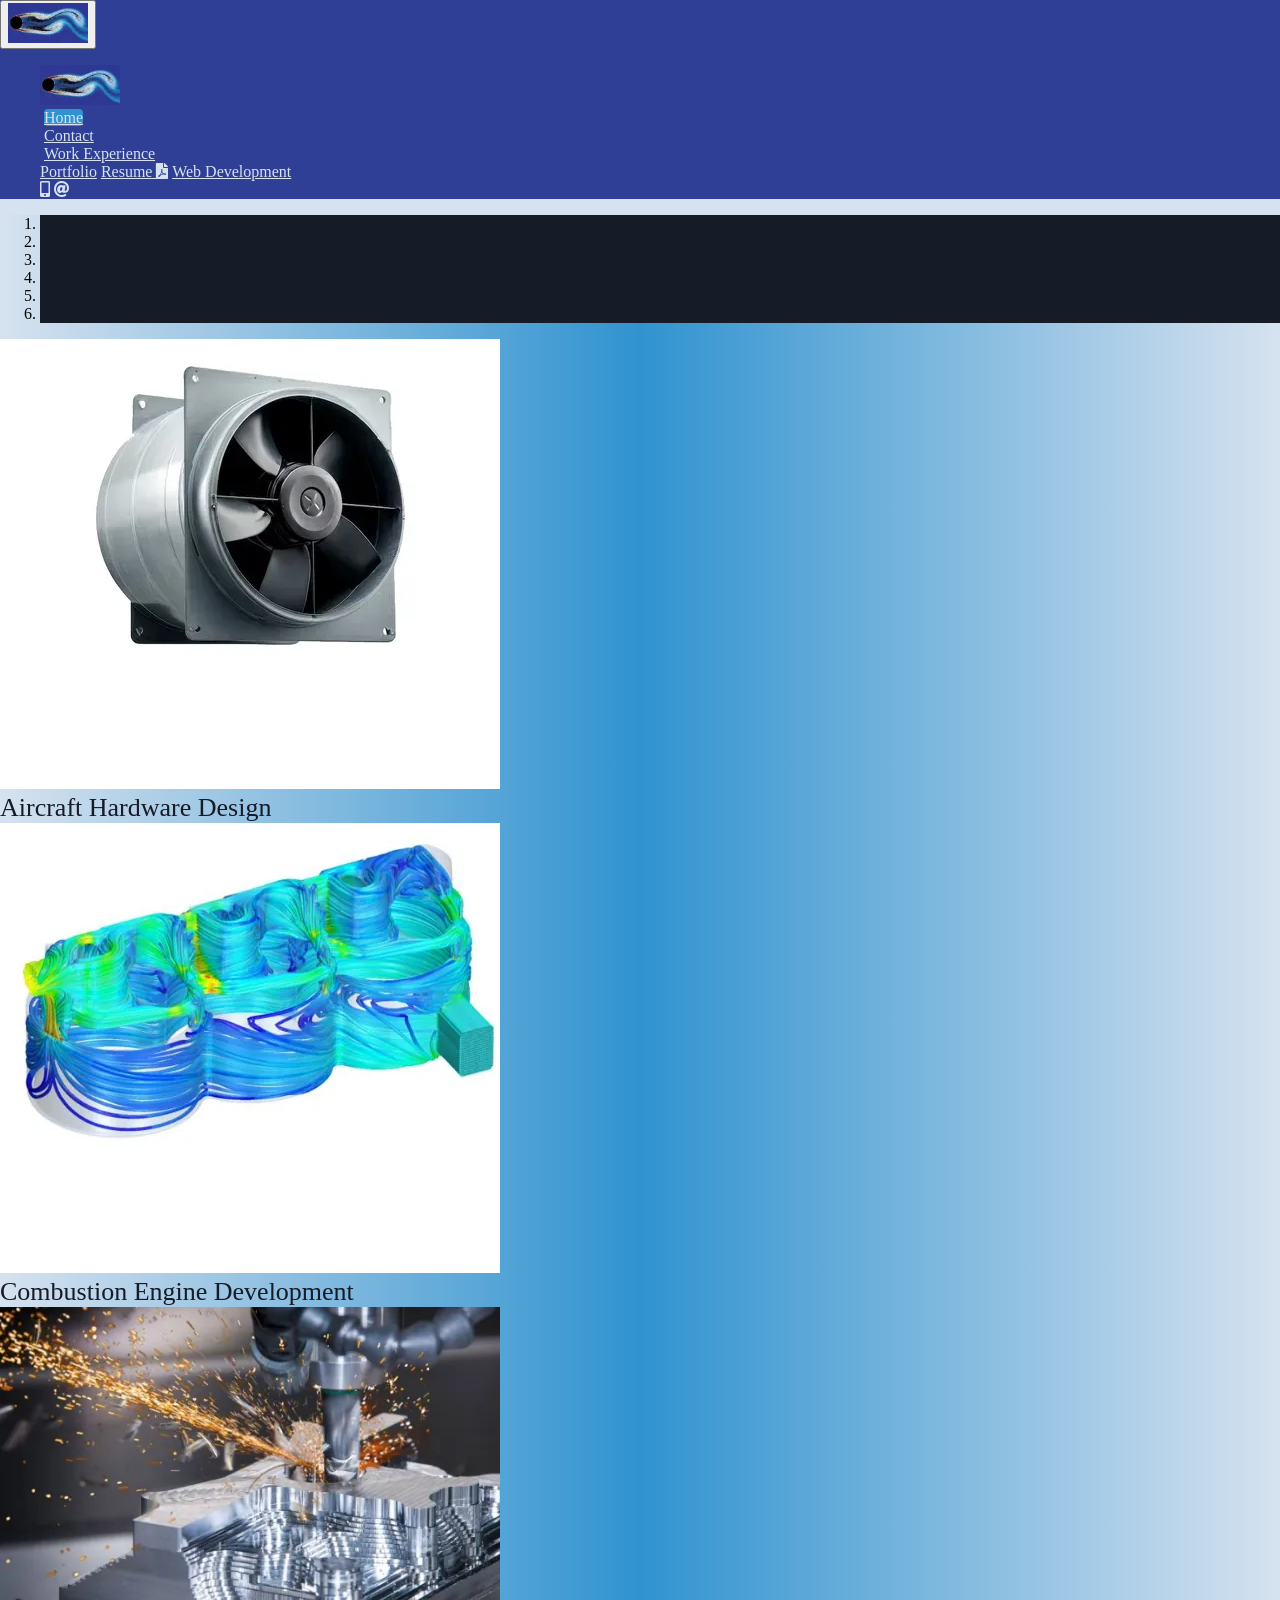
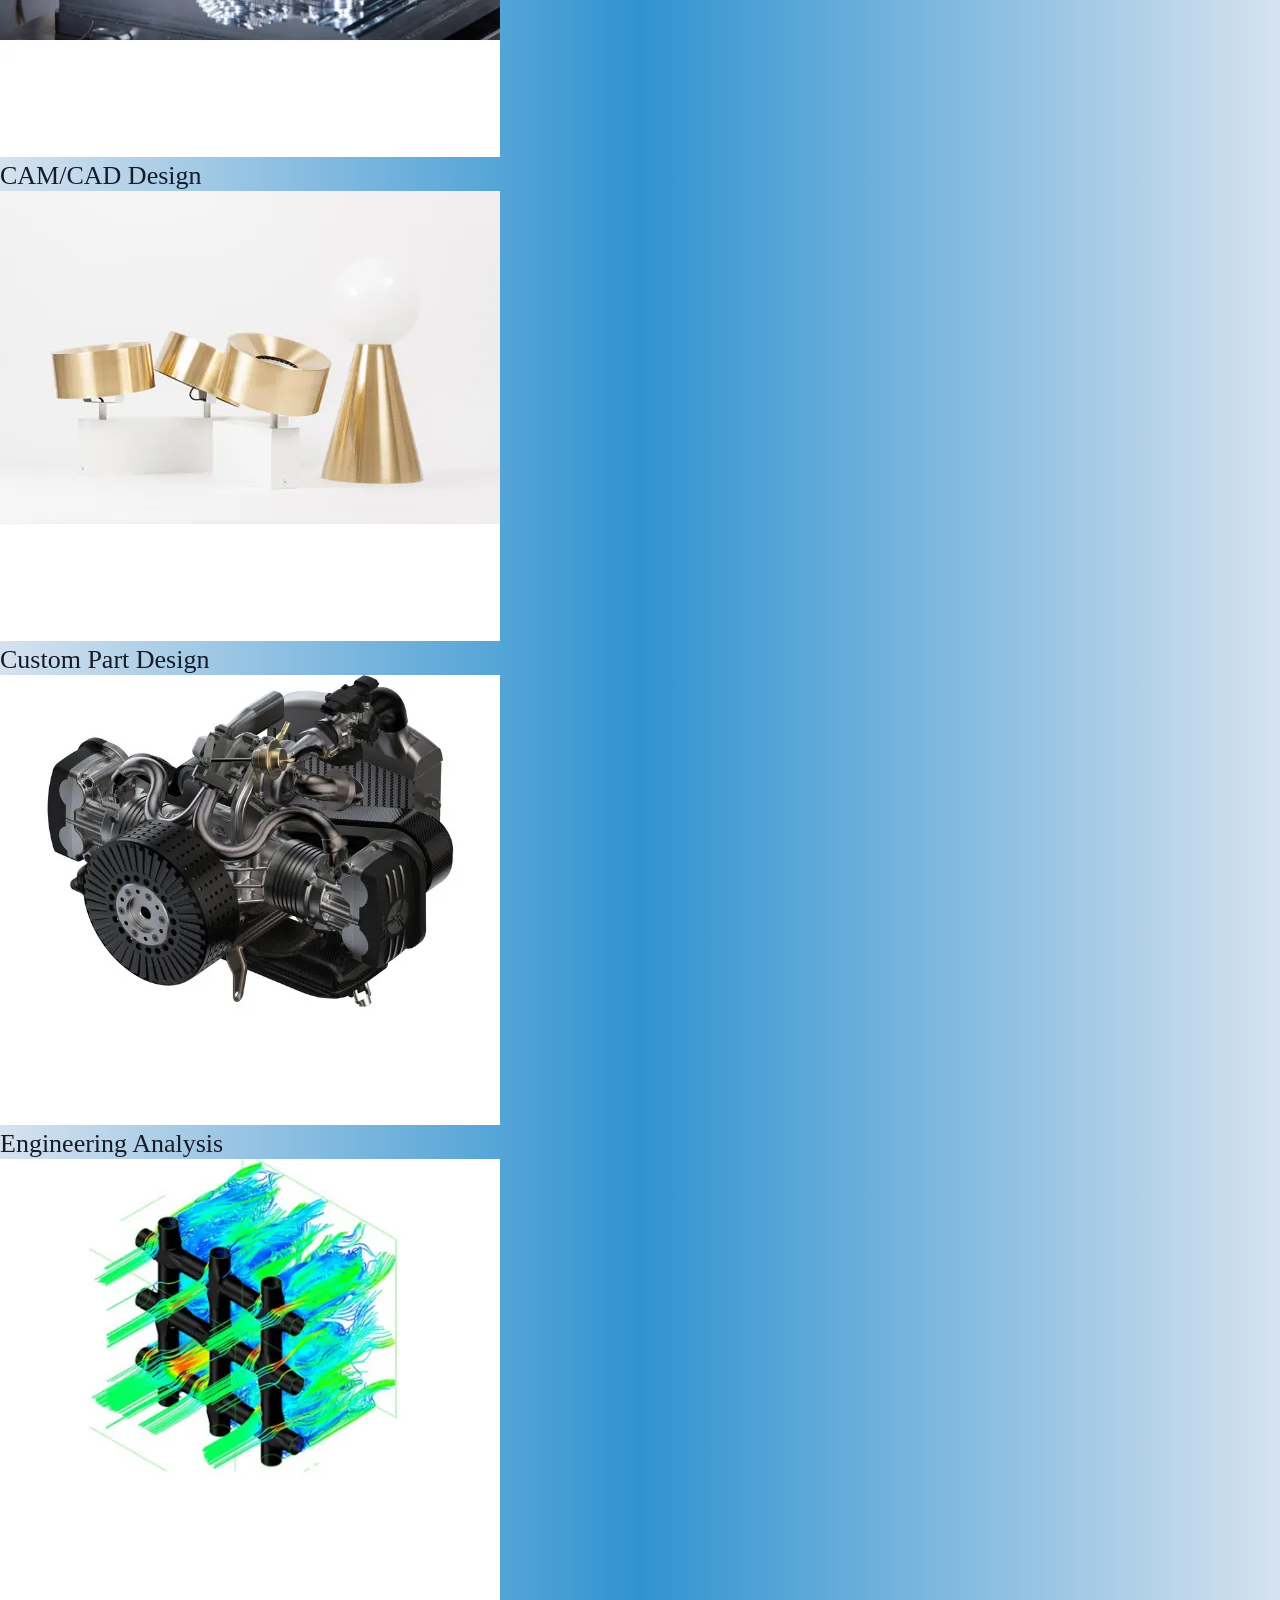
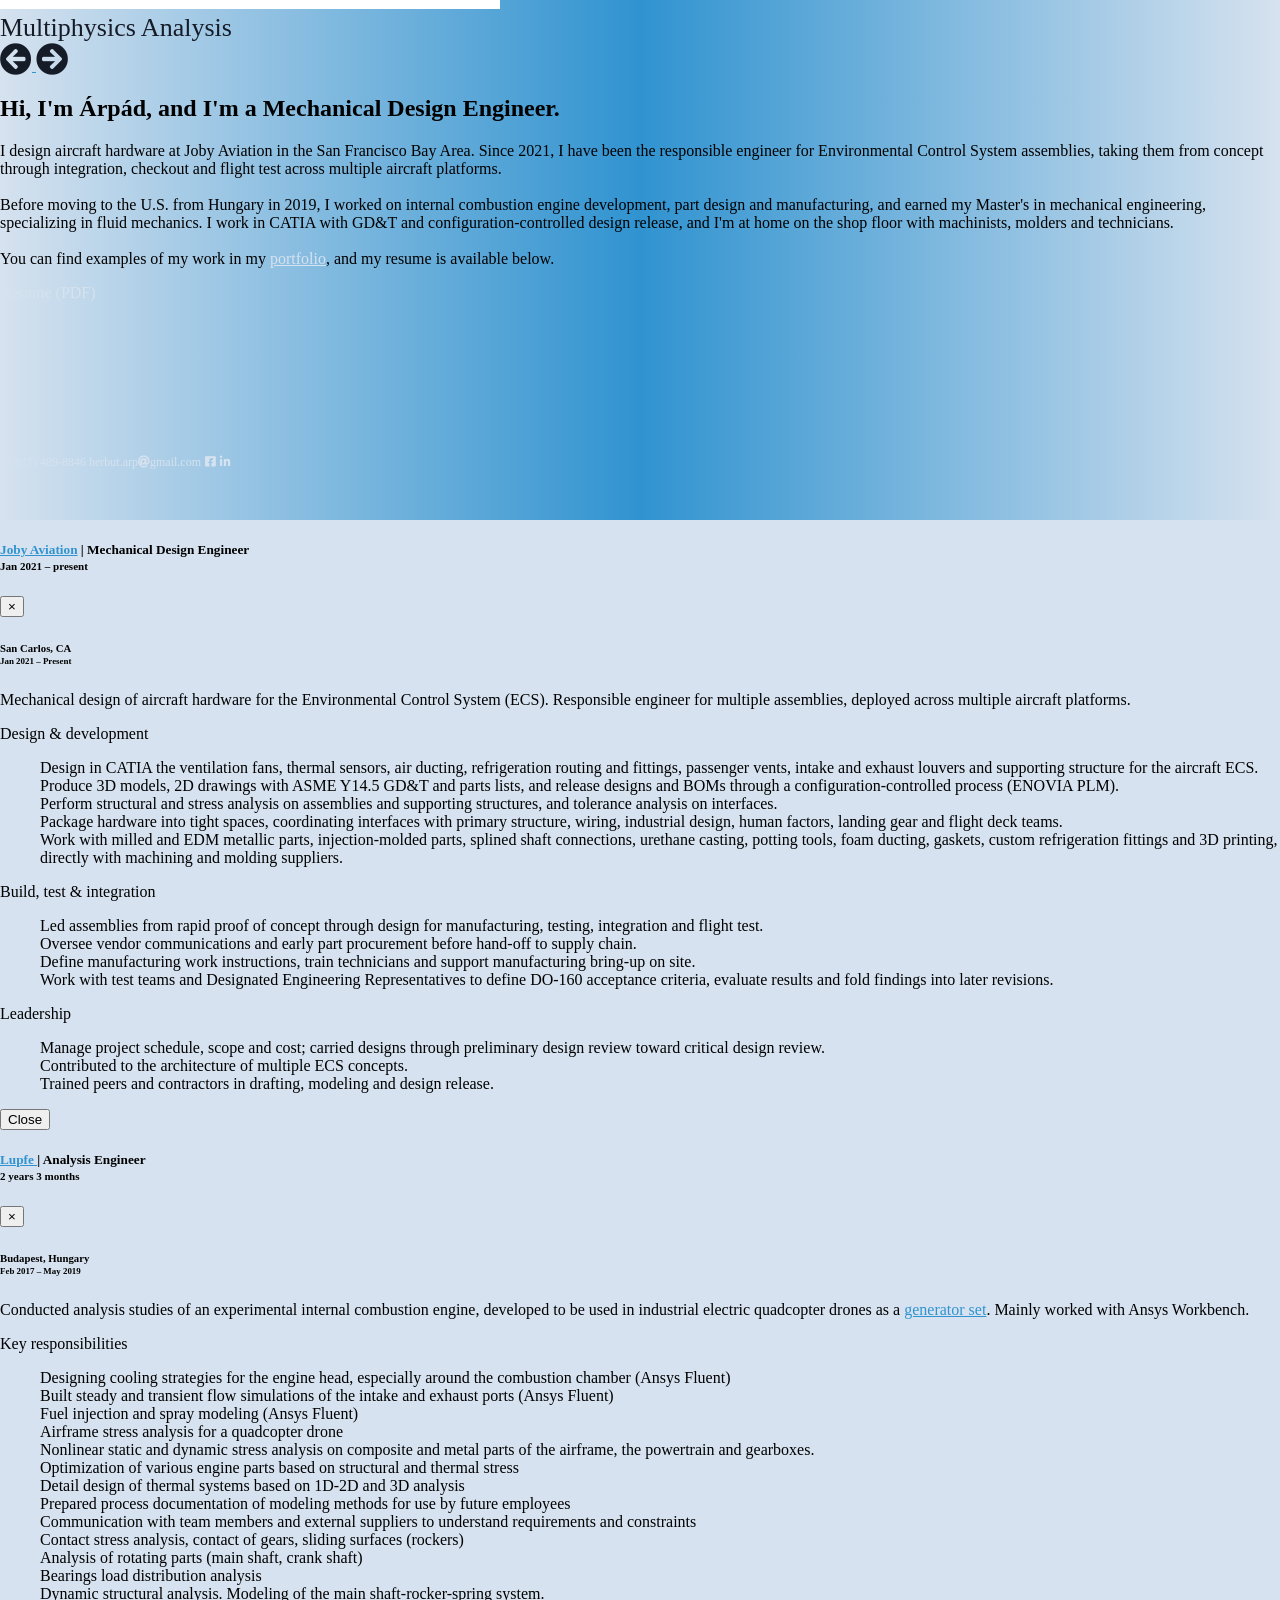
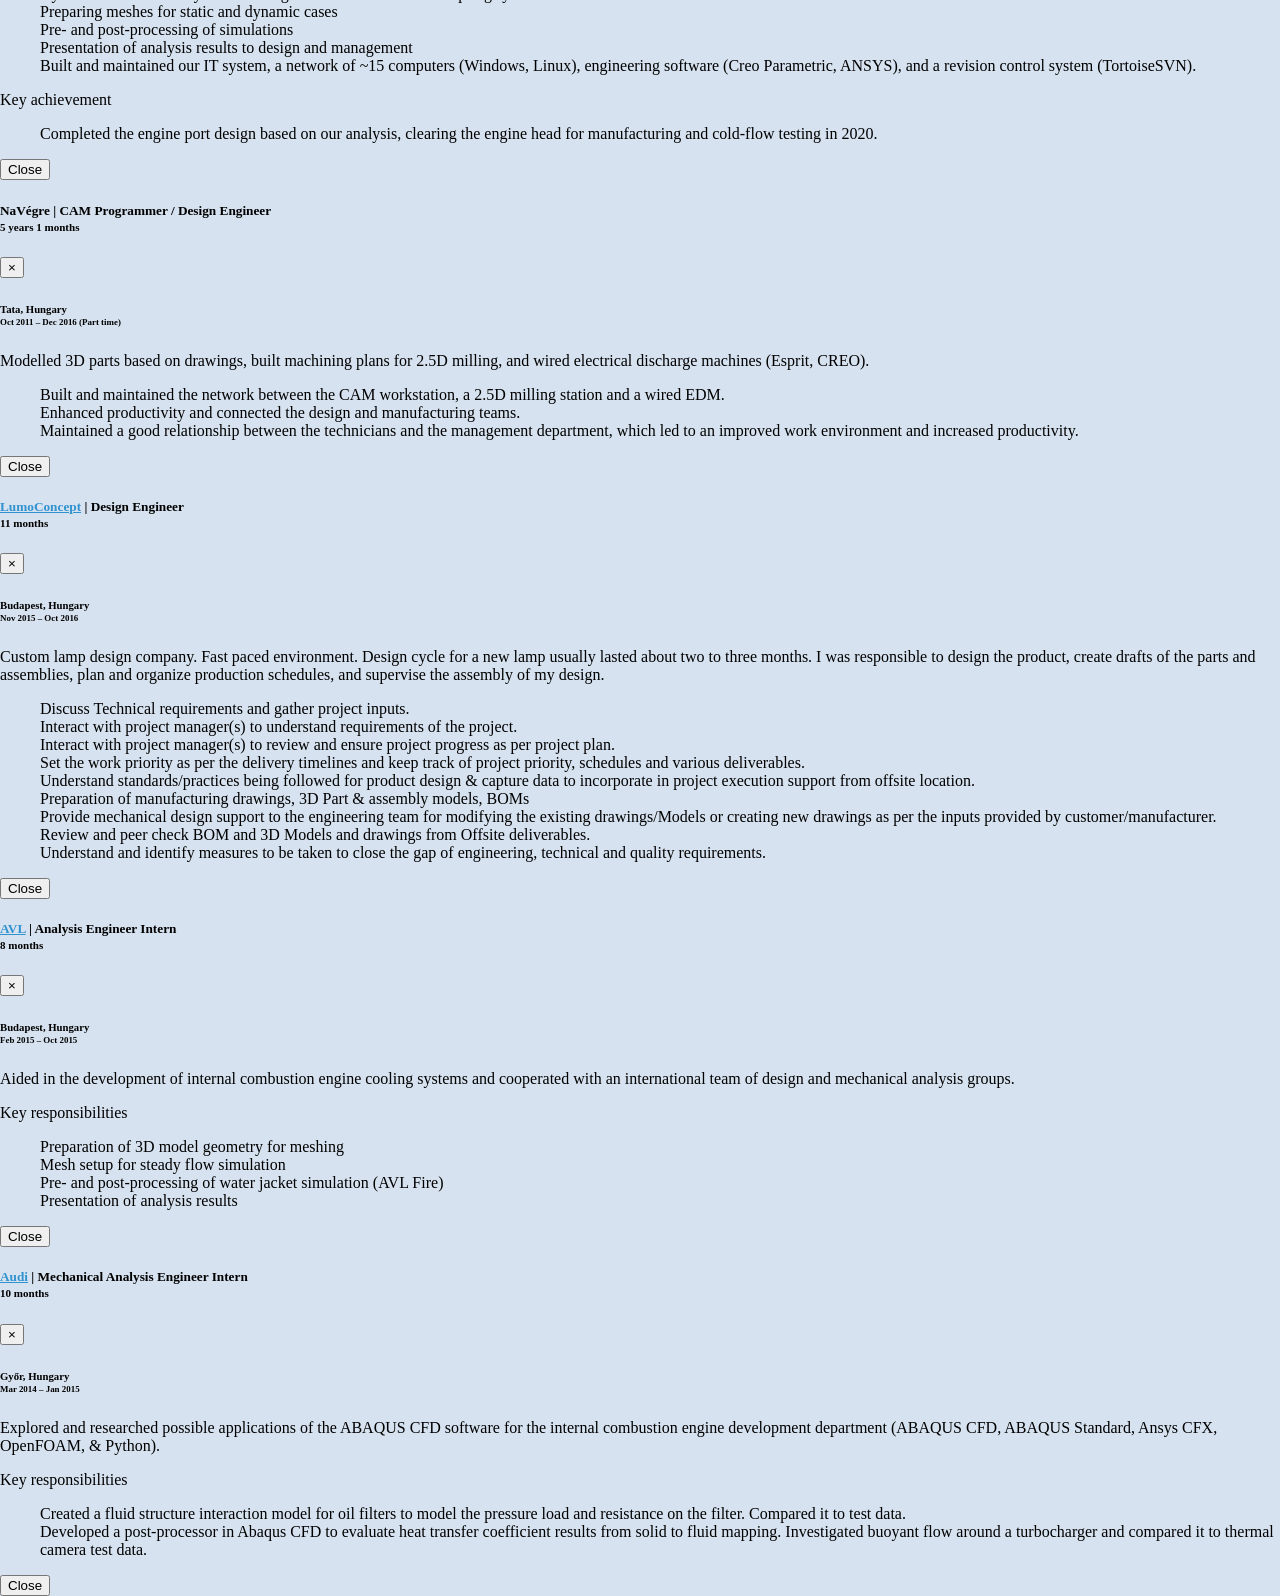
==== index.html @ 0097f54a "Rename fan slide image so cached copies refresh Co-Authored-By: Claude Opus 5.5 <noreply@anthropic.c" ====
<!DOCTYPE html>
<html lang="en">
  <head>
    <meta charset="UTF-8" />
    <meta name="viewport" content="width=device-width, initial-scale=1.0" />
    <title>Arpad Herbut | Mechanical Design Engineer</title>
    <meta
      name="description"
      content="Árpád Herbut, mechanical design engineer: aircraft hardware at Joby Aviation, CATIA and GD&amp;T, engine development and CFD/structural analysis. Portfolio, resume and contact details."
    />
    <link rel="canonical" href="https://arpadherbut.com/" />
    <meta property="og:type" content="website" />
    <meta property="og:title" content="Arpad Herbut | Mechanical Design Engineer" />
    <meta
      property="og:description"
      content="Aircraft hardware design at Joby Aviation, plus a background in engine development, CFD and structural analysis."
    />
    <meta property="og:url" content="https://arpadherbut.com/" />
    <meta
      property="og:image"
      content="https://arpadherbut.com/img/fan-slide-500x450px.webp"
    />
    <link rel="icon" href="/img/favicon.ico" type="image/x-icon" />
    <link rel="stylesheet" href="/css/bootstrap.min.css" />
    <link rel="stylesheet" href="/css/mainStyles.css" />
    <link
      rel="stylesheet"
      href="https://use.fontawesome.com/releases/v5.8.2/css/all.css"
      integrity="sha384-oS3vJWv+0UjzBfQzYUhtDYW+Pj2yciDJxpsK1OYPAYjqT085Qq/1cq5FLXAZQ7Ay"
      crossorigin="anonymous"
    />
  </head>
  <body class="bg-light">
    <!-- Navbar (shared: keep in sync across pages) -->
    <div class="navbar_wraper">
      <nav class="navbar navbar-expand-lg navbar-light rounded">
        <button
          class="navbar-toggler"
          type="button"
          data-toggle="collapse"
          data-target="#navbarsExample10"
          aria-controls="navbarsExample10"
          aria-expanded="false"
          aria-label="Toggle navigation"
        >
          <span class="navbar-toggler-icon"></span>
          <img src="/img/Logo.webp" width="80" height="40" alt="" />
        </button>
        <div
          class="collapse navbar-collapse justify-content-md-center"
          id="navbarsExample10"
        >
          <ul class="navbar-nav navbar_links">
            <img
              src="/img/Logo.webp"
              width="80"
              height="40"
              alt="Arpad Herbut logo"
              class="collapse navbar-collapse"
            />
            <li class="nav-item">
              <a class="nav-link active" href="/" aria-current="page"
                >Home <span class="sr-only">(current)</span></a
              >
            </li>
            <li class="nav-item">
              <a class="nav-link" href="/contact">Contact</a>
            </li>
            <li class="nav-item dropdown">
              <a
                class="nav-link dropdown-toggle"
                href="#"
                id="dropdown10"
                data-toggle="dropdown"
                aria-haspopup="true"
                aria-expanded="false"
                >Work Experience</a
              >
              <div class="dropdown-menu" aria-labelledby="dropdown10">
                <a class="dropdown-item" href="/portfolio">Portfolio</a>
                <a
                  class="dropdown-item"
                  href="/download/Resume-Arpad_Herbut.pdf"
                  target="_blank"
                  rel="noopener"
                  >Resume <i class="fas fa-file-pdf"></i
                ></a>
                <a class="dropdown-item" href="/webdev">Web Development</a>
              </div>
            </li>
            <li class="nav-item">
              <a
                href="tel:817-489-8846"
                class="btn contact-details main-white"
                aria-label="Call"
                ><i class="fas fa-mobile-alt"></i>
              </a>
              <a
                href="mailto:herbut.arp@gmail.com"
                class="btn contact-details main-white"
                aria-label="E-mail"
                ><i class="fas fa-at"></i
              ></a>
            </li>
          </ul>
        </div>
      </nav>
    </div>

    <section>
      <div class="container text-center">
        <!-- Jumbotron -->
        <div class="jumbotron p-0 bg-grad">
          <!-- Card image -->
          <div class="view overlay rounded-top">
            <div
              id="carouselExampleIndicators"
              class="carousel slide"
              data-ride="carousel"
            >
              <ol class="carousel-indicators">
                <li data-target="#carouselExampleIndicators" data-slide-to="0" class="active"></li>
                <li data-target="#carouselExampleIndicators" data-slide-to="1"></li>
                <li data-target="#carouselExampleIndicators" data-slide-to="2"></li>
                <li data-target="#carouselExampleIndicators" data-slide-to="3"></li>
                <li data-target="#carouselExampleIndicators" data-slide-to="4"></li>
                <li data-target="#carouselExampleIndicators" data-slide-to="5"></li>
              </ol>
              <div class="container b">
                <div class="carousel-inner">
                  <div class="carousel-item active" data-toggle="modal" data-target="#JobyModal">
                    <img
                      class="d-block w-50 mx-auto img-thumbnail"
                      src="/img/fan-slide-500x450px.webp"
                      width="500"
                      height="450"
                      fetchpriority="high"
                      alt="Axial cooling fan"
                    />
                    <div class="carousel-caption d-none d-md-block robo_bold_26">
                      Aircraft Hardware Design
                    </div>
                  </div>
                  <div class="carousel-item" data-toggle="modal" data-target="#AVLModal">
                    <img
                      class="d-block w-50 mx-auto img-thumbnail"
                      src="/img/CFD-Cylinder-Head-Cooling_Sized-500x450px.webp"
                      width="500"
                      height="450"
                      alt="CFD simulation of cylinder head cooling"
                    />
                    <div class="carousel-caption d-none d-md-block robo_bold_26">
                      Combustion Engine Development
                    </div>
                  </div>
                  <div class="carousel-item" data-toggle="modal" data-target="#NaVegreModal">
                    <img
                      class="d-block w-50 mx-auto img-thumbnail"
                      src="/img/cnc_machine_Sized-500x450px.webp"
                      width="500"
                      height="450"
                      alt="CNC machine"
                    />
                    <div class="carousel-caption d-none d-md-block robo_bold_26">
                      CAM/CAD Design
                    </div>
                  </div>
                  <div class="carousel-item" data-toggle="modal" data-target="#LumoConceptModal">
                    <img
                      class="d-block w-50 mx-auto img-thumbnail"
                      src="/img/lumoconcept-500x450px.webp"
                      width="500"
                      height="450"
                      alt="LumoConcept custom lamp design"
                    />
                    <div class="carousel-caption d-none d-md-block robo_bold_26">
                      Custom Part Design
                    </div>
                  </div>
                  <div class="carousel-item" data-toggle="modal" data-target="#LupfeModal">
                    <img
                      class="d-block w-50 mx-auto img-thumbnail"
                      src="/img/Lupfe-Sized-500x450px.webp"
                      width="500"
                      height="450"
                      alt="Lupfe engine analysis"
                    />
                    <div class="carousel-caption d-none d-md-block robo_bold_26">
                      Engineering Analysis
                    </div>
                  </div>
                  <div class="carousel-item" data-toggle="modal" data-target="#AudiModal">
                    <img
                      class="d-block w-50 mx-auto img-thumbnail"
                      src="/img/oilfilter-Sized-500x450px.webp"
                      width="500"
                      height="450"
                      alt="Oil filter multiphysics simulation"
                    />
                    <div class="carousel-caption d-none d-md-block robo_bold_26">
                      Multiphysics Analysis
                    </div>
                  </div>
                </div>
              </div>
              <a
                class="carousel-control-prev"
                href="#carouselExampleIndicators"
                role="button"
                data-slide="prev"
              >
                <i class="fa fa-arrow-circle-left fa-2x your-custom-class" aria-hidden="true"></i>
                <span class="sr-only">Previous</span>
              </a>
              <a
                class="carousel-control-next"
                href="#carouselExampleIndicators"
                role="button"
                data-slide="next"
              >
                <i class="fa fa-arrow-circle-right fa-2x your-custom-class" aria-hidden="true"></i>
                <span class="sr-only">Next</span>
              </a>
            </div>
          </div>

          <!-- Card content -->
          <div class="card-body text-center mb-3 bg-grad">
            <h1 class="card-title h3 my-4 bg">
              <strong>Hi, I'm Árpád, and I'm a Mechanical Design Engineer.</strong>
            </h1>
            <p class="card-text py-2 text-justify col-md-8 mx-auto">
              I design aircraft hardware at Joby Aviation in the San Francisco Bay Area.
              Since 2021, I have been the responsible engineer for Environmental Control System assemblies,
              taking them from concept through integration, checkout and flight test across multiple aircraft platforms.<br /><br />
              Before moving to the U.S. from Hungary in 2019, I worked on internal combustion engine development,
              part design and manufacturing, and earned my Master's in mechanical engineering, specializing in fluid mechanics.
              I work in CATIA with GD&amp;T and configuration-controlled design release, and I'm at home on the shop floor
              with machinists, molders and technicians.<br /><br />
              You can find examples of my work in my
              <a class="atag" href="/portfolio">portfolio</a>, and my resume is available below.
            </p>
            <a
              href="/download/Resume-Arpad_Herbut.pdf"
              class="btn btn-info btn-rounded mb-4 bg-dark contact-details"
              >Resume (PDF)</a
            >

            <!-- Footer (shared: keep in sync across pages) -->
            <div class="footer_wraper">
              <footer class="footer mt-auto py-3 text-md-right">
                <div class="container">
                  <a href="tel:817-489-8846" class="btn contact-details robo_bold_12 bg-dark"
                    ><i class="fas fa-mobile-alt"></i> (817) 489-8846
                  </a>
                  <a
                    href="mailto:herbut.arp@gmail.com"
                    class="btn contact-details robo_bold_12 bg-dark"
                    >herbut.arp<i class="fas fa-at"></i>gmail.com</a
                  >
                  <a
                    href="https://facebook.com/arpadherbut"
                    target="_blank"
                    rel="noopener"
                    aria-label="Facebook"
                    class="btn contact-details robo_bold_12 bg-dark"
                    ><i class="fab fa-facebook-square"></i
                  ></a>
                  <a
                    href="https://linkedin.com/in/arpadherbut"
                    target="_blank"
                    rel="noopener"
                    aria-label="LinkedIn"
                    class="btn contact-details robo_bold_12 bg-dark"
                    ><i class="fab fa-linkedin-in"></i>
                  </a>
                </div>
              </footer>
            </div>
          </div>
        </div>
      </div>
    </section>

    <!-- Work experience modals (shared by index and portfolio) -->
    <!-- Joby Aviation -->
    <div
      class="modal fade"
      id="JobyModal"
      tabindex="-1"
      role="dialog"
      aria-labelledby="JobyModalLabel"
      aria-hidden="true"
    >
      <div class="modal-dialog modal-dialog-scrollable" role="document">
        <div class="modal-content">
          <div class="modal-header">
            <h5 class="modal-title" id="JobyModalLabel">
              <a href="https://www.jobyaviation.com/" target="_blank" rel="noopener">Joby Aviation</a>
              | Mechanical Design Engineer <br /><small class="text-muted"
                >Jan 2021 – present</small
              >
            </h5>
            <button
              type="button"
              class="close"
              data-dismiss="modal"
              aria-label="Close"
            >
              <span aria-hidden="true">&times;</span>
            </button>
          </div>
          <div class="modal-body">
            <div>
              <h6 class="cv-section-header">
                San Carlos, CA<br /><small>Jan 2021 – Present</small>
              </h6>
              <p class="cv-text">
                Mechanical design of aircraft hardware for the Environmental
                Control System (ECS). Responsible engineer for multiple
                assemblies, deployed across multiple aircraft platforms.
              </p>
              <p class="cv-subtext">Design &amp; development</p>
              <ul class="cv-list">
                <li>
                  Design in CATIA the ventilation fans, thermal sensors, air
                  ducting, refrigeration routing and fittings, passenger vents,
                  intake and exhaust louvers and supporting structure for the
                  aircraft ECS.
                </li>
                <li>
                  Produce 3D models, 2D drawings with ASME Y14.5 GD&amp;T and
                  parts lists, and release designs and BOMs through a
                  configuration-controlled process (ENOVIA PLM).
                </li>
                <li>
                  Perform structural and stress analysis on assemblies and
                  supporting structures, and tolerance analysis on interfaces.
                </li>
                <li>
                  Package hardware into tight spaces, coordinating interfaces
                  with primary structure, wiring, industrial design, human
                  factors, landing gear and flight deck teams.
                </li>
                <li>
                  Work with milled and EDM metallic parts, injection-molded
                  parts, splined shaft connections, urethane casting, potting
                  tools, foam ducting, gaskets, custom refrigeration fittings
                  and 3D printing, directly with machining and molding
                  suppliers.
                </li>
              </ul>
              <p class="cv-subtext">Build, test &amp; integration</p>
              <ul class="cv-list">
                <li>
                  Led assemblies from rapid proof of concept through design for
                  manufacturing, testing, integration and flight test.
                </li>
                <li>
                  Oversee vendor communications and early part procurement
                  before hand-off to supply chain.
                </li>
                <li>
                  Define manufacturing work instructions, train technicians and
                  support manufacturing bring-up on site.
                </li>
                <li>
                  Work with test teams and Designated Engineering
                  Representatives to define DO-160 acceptance criteria, evaluate
                  results and fold findings into later revisions.
                </li>
              </ul>
              <p class="cv-subtext">Leadership</p>
              <ul class="cv-list">
                <li>
                  Manage project schedule, scope and cost; carried designs
                  through preliminary design review toward critical design
                  review.
                </li>
                <li>Contributed to the architecture of multiple ECS concepts.</li>
                <li>
                  Trained peers and contractors in drafting, modeling and design
                  release.
                </li>
              </ul>
            </div>
          </div>
          <div class="modal-footer">
            <button type="button" class="btn btn-secondary" data-dismiss="modal">
              Close
            </button>
          </div>
        </div>
      </div>
    </div>

    <!-- Lupfe -->
    <div
      class="modal fade"
      id="LupfeModal"
      tabindex="-1"
      role="dialog"
      aria-labelledby="LupfeModalLabel"
      aria-hidden="true"
    >
      <div class="modal-dialog modal-dialog-scrollable" role="document">
        <div class="modal-content">
          <div class="modal-header">
            <h5 class="modal-title" id="LupfeModalLabel">
              <a href="https://www.lupfe.com/" target="_blank" rel="noopener">Lupfe </a>|
              Analysis Engineer <br /><small class="text-muted"
                >2 years 3 months</small
              >
            </h5>
            <button
              type="button"
              class="close"
              data-dismiss="modal"
              aria-label="Close"
            >
              <span aria-hidden="true">&times;</span>
            </button>
          </div>
          <div class="modal-body">
            <div>
              <h6 class="cv-section-header">
                Budapest, Hungary<br /><small>Feb 2017 – May 2019</small>
              </h6>
              <p class="cv-text">
                Conducted analysis studies of an experimental internal combustion
                engine, developed to be used in industrial electric quadcopter
                drones as a
                <a
                  href="https://lupfe.com/products/genset"
                  class="cv-link"
                  target="_blank" rel="noopener"
                  >generator set</a
                >. Mainly worked with Ansys Workbench.
              </p>
              <p class="cv-subtext">Key responsibilities</p>
              <ul class="cv-list">
                <li>
                  Designing cooling strategies for the engine head, especially
                  around the combustion chamber (Ansys Fluent)
                </li>
                <li>
                  Built steady and transient flow simulations of the intake and
                  exhaust ports (Ansys Fluent)
                </li>
                <li>Fuel injection and spray modeling (Ansys Fluent)</li>
                <li>Airframe stress analysis for a quadcopter drone</li>
                <li>
                  Nonlinear static and dynamic stress analysis on composite and
                  metal parts of the airframe, the powertrain and gearboxes.
                </li>
                <li>
                  Optimization of various engine parts based on structural and
                  thermal stress
                </li>
                <li>
                  Detail design of thermal systems based on 1D-2D and 3D analysis
                </li>
                <li>
                  Prepared process documentation of modeling methods for use by
                  future employees
                </li>
                <li>
                  Communication with team members and external suppliers to
                  understand requirements and constraints
                </li>
                <li>
                  Contact stress analysis, contact of gears, sliding surfaces
                  (rockers)
                </li>
                <li>Analysis of rotating parts (main shaft, crank shaft)</li>
                <li>Bearings load distribution analysis</li>
                <li>
                  Dynamic structural analysis. Modeling of the main
                  shaft-rocker-spring system.
                </li>
                <li>Preparing meshes for static and dynamic cases</li>
                <li>Pre- and post-processing of simulations</li>
                <li>Presentation of analysis results to design and management</li>
                <li>
                  Built and maintained our IT system, a network of ~15 computers
                  (Windows, Linux), engineering software (Creo Parametric, ANSYS),
                  and a revision control system (TortoiseSVN).
                </li>
              </ul>
              <p class="cv-subtext">Key achievement</p>
              <ul class="cv-list">
                <li>
                  Completed the engine port design based on our analysis, clearing
                  the engine head for manufacturing and cold-flow testing in 2020.
                </li>
              </ul>
            </div>
          </div>
          <div class="modal-footer">
            <button type="button" class="btn btn-secondary" data-dismiss="modal">
              Close
            </button>
          </div>
        </div>
      </div>
    </div>

    <!-- NaVegre -->
    <div
      class="modal fade"
      id="NaVegreModal"
      tabindex="-1"
      role="dialog"
      aria-labelledby="NaVegreModalLabel"
      aria-hidden="true"
    >
      <div class="modal-dialog modal-dialog-scrollable" role="document">
        <div class="modal-content">
          <div class="modal-header">
            <h5 class="modal-title" id="NaVegreModalLabel">
              NaVégre | CAM Programmer / Design Engineer <br /><small class="text-muted"
                >5 years 1 months</small
              >
            </h5>
            <button
              type="button"
              class="close"
              data-dismiss="modal"
              aria-label="Close"
            >
              <span aria-hidden="true">&times;</span>
            </button>
          </div>
          <div class="modal-body">
            <div>
              <h6 class="cv-section-header">
                Tata, Hungary<br /><small>Oct 2011 – Dec 2016 (Part time)</small>
              </h6>
              <p>
                Modelled 3D parts based on drawings, built machining plans for
                2.5D milling, and wired electrical discharge machines (Esprit,
                CREO).
              </p>
              <ul class="cv-list">
                <li>
                  Built and maintained the network between the CAM workstation, a
                  2.5D milling station and a wired EDM.
                </li>
                <li>
                  Enhanced productivity and connected the design and manufacturing
                  teams.
                </li>
                <li>
                  Maintained a good relationship between the technicians and the
                  management department, which led to an improved work environment
                  and increased productivity.
                </li>
              </ul>
            </div>
          </div>
          <div class="modal-footer">
            <button type="button" class="btn btn-secondary" data-dismiss="modal">
              Close
            </button>
          </div>
        </div>
      </div>
    </div>

    <!-- LumoConcept -->
    <div
      class="modal fade"
      id="LumoConceptModal"
      tabindex="-1"
      role="dialog"
      aria-labelledby="LumoConceptModalLabel"
      aria-hidden="true"
    >
      <div class="modal-dialog modal-dialog-scrollable" role="document">
        <div class="modal-content">
          <div class="modal-header">
            <h5 class="modal-title" id="LumoConceptModalLabel">
              <a href="https://www.lumoconcept.com/" target="_blank" rel="noopener"
                >LumoConcept</a
              >
              | Design Engineer <br /><small class="text-muted">11 months</small>
            </h5>
            <button
              type="button"
              class="close"
              data-dismiss="modal"
              aria-label="Close"
            >
              <span aria-hidden="true">&times;</span>
            </button>
          </div>
          <div class="modal-body">
            <div>
              <h6 class="cv-section-header">
                Budapest, Hungary<br /><small>Nov 2015 – Oct 2016</small>
              </h6>
              <p>
                Custom lamp design company. Fast paced environment. Design cycle
                for a new lamp usually lasted about two to three months. I was
                responsible to design the product, create drafts of the parts and
                assemblies, plan and organize production schedules, and supervise
                the assembly of my design.
              </p>
              <ul class="cv-list">
                <li>Discuss Technical requirements and gather project inputs.</li>
                <li>
                  Interact with project manager(s) to understand requirements of
                  the project.
                </li>
                <li>
                  Interact with project manager(s) to review and ensure project
                  progress as per project plan.
                </li>
                <li>
                  Set the work priority as per the delivery timelines and keep
                  track of project priority, schedules and various deliverables.
                </li>
                <li>
                  Understand standards/practices being followed for product design
                  & capture data to incorporate in project execution support from
                  offsite location.
                </li>
                <li>
                  Preparation of manufacturing drawings, 3D Part & assembly
                  models, BOMs
                </li>
                <li>
                  Provide mechanical design support to the engineering team for
                  modifying the existing drawings/Models or creating new drawings
                  as per the inputs provided by customer/manufacturer.
                </li>
                <li>
                  Review and peer check BOM and 3D Models and drawings from
                  Offsite deliverables.
                </li>
                <li>
                  Understand and identify measures to be taken to close the gap of
                  engineering, technical and quality requirements.
                </li>
              </ul>
            </div>
          </div>
          <div class="modal-footer">
            <button type="button" class="btn btn-secondary" data-dismiss="modal">
              Close
            </button>
          </div>
        </div>
      </div>
    </div>

    <!-- AVL -->
    <div
      class="modal fade"
      id="AVLModal"
      tabindex="-1"
      role="dialog"
      aria-labelledby="AVLModalLabel"
      aria-hidden="true"
    >
      <div class="modal-dialog modal-dialog-scrollable" role="document">
        <div class="modal-content">
          <div class="modal-header">
            <h5 class="modal-title" id="AVLModalLabel">
              <a
                href="https://www.avl.com/simulation-solutions-for-engines/-/asset_publisher/gYjUpY19vEA8/content/thermal-management-simulation?_com_liferay_asset_publisher_web_portlet_AssetPublisherPortlet_INSTANCE_gYjUpY19vEA8_redirect=https%3A%2F%2Fwww.avl.com%3A443%2Fsimulation-solutions-for-engines%3Fp_p_id%3Dcom_liferay_asset_publisher_web_portlet_AssetPublisherPortlet_INSTANCE_gYjUpY19vEA8%26p_p_lifecycle%3D0%26p_p_state%3Dnormal%26p_p_mode%3Dview%26_com_liferay_asset_publisher_web_portlet_AssetPublisherPortlet_INSTANCE_gYjUpY19vEA8_cur%3D0%26p_r_p_resetCur%3Dfalse%26_com_liferay_asset_publisher_web_portlet_AssetPublisherPortlet_INSTANCE_gYjUpY19vEA8_assetEntryId%3D927383"
                target="_blank" rel="noopener"
                >AVL</a
              >
              | Analysis Engineer Intern<br /><small class="text-muted"
                >8 months</small
              >
            </h5>
            <button
              type="button"
              class="close"
              data-dismiss="modal"
              aria-label="Close"
            >
              <span aria-hidden="true">&times;</span>
            </button>
          </div>
          <div class="modal-body">
            <div>
              <h6 class="cv-section-header">
                Budapest, Hungary<br /><small>Feb 2015 – Oct 2015</small>
              </h6>
              <p class="cv-text">
                Aided in the development of internal combustion engine cooling
                systems and cooperated with an international team of design and
                mechanical analysis groups.
              </p>
              <p class="cv-subtext">Key responsibilities</p>
              <ul class="cv-list">
                <li>Preparation of 3D model geometry for meshing</li>
                <li>Mesh setup for steady flow simulation</li>
                <li>
                  Pre- and post-processing of water jacket simulation (AVL Fire)
                </li>
                <li>Presentation of analysis results</li>
              </ul>
            </div>
          </div>
          <div class="modal-footer">
            <button type="button" class="btn btn-secondary" data-dismiss="modal">
              Close
            </button>
          </div>
        </div>
      </div>
    </div>

    <!-- Audi -->
    <div
      class="modal fade"
      id="AudiModal"
      tabindex="-1"
      role="dialog"
      aria-labelledby="AudiModalLabel"
      aria-hidden="true"
    >
      <div class="modal-dialog modal-dialog-scrollable" role="document">
        <div class="modal-content">
          <div class="modal-header">
            <h5 class="modal-title" id="AudiModalLabel">
              <a href="https://audi.hu/en/" target="_blank" rel="noopener">Audi</a> | Mechanical
              Analysis Engineer Intern<br /><small class="text-muted"
                >10 months</small
              >
            </h5>
            <button
              type="button"
              class="close"
              data-dismiss="modal"
              aria-label="Close"
            >
              <span aria-hidden="true">&times;</span>
            </button>
          </div>
          <div class="modal-body">
            <div>
              <h6 class="cv-section-header">
                Győr, Hungary<br /><small>Mar 2014 – Jan 2015</small>
              </h6>
              <p class="cv-text">
                Explored and researched possible applications of the ABAQUS CFD
                software for the internal combustion engine development department
                (ABAQUS CFD, ABAQUS Standard, Ansys CFX, OpenFOAM, & Python).
              </p>
              <p class="cv-subtext">Key responsibilities</p>
              <ul class="cv-list">
                <li>
                  Created a fluid structure interaction model for oil filters to
                  model the pressure load and resistance on the filter. Compared
                  it to test data.
                </li>
                <li>
                  Developed a post-processor in Abaqus CFD to evaluate heat
                  transfer coefficient results from solid to fluid mapping.
                  Investigated buoyant flow around a turbocharger and compared it
                  to thermal camera test data.
                </li>
              </ul>
            </div>
          </div>
          <div class="modal-footer">
            <button type="button" class="btn btn-secondary" data-dismiss="modal">
              Close
            </button>
          </div>
        </div>
      </div>
    </div>

    <script src="/js/jquery-3.5.1.min.js"></script>
    <script src="/js/bootstrap.min.js"></script>
  </body>
</html>
---- css/mainStyles.css ----
body {
  width: 100%;
  height: 100%;
  padding: 0;
  margin: 0;
}

/* TODO figure out contact page full-height on bigger screens */
.full-height {
  height: 100%;
}

* {
  box-sizing: border-box;
}

ul {
  list-style-type: none;
}

/* Color palette */
/* based on: http://colormind.io */
:root {
  --main-white: #d6e2ef;
  --main-light: #74b5e7;
  --main-neutral: #3093d0;
  --main-dark: #2f3f95;
  --main-black: #161b28;
}

.main-white {
  color: var(--main-white);
}

.bg-white {
  background: var(--main-white);
}

.main-light {
  color: var(--main-light);
}

.bg-light {
  background: linear-gradient(
    90deg,
    var(--main-white),
    var(--main-white),
    var(--main-white),
    var(--main-white)
  );
}

.main-neutral {
  color: var(--main-neutral);
}

.main-dark {
  color: var(--main-dark);
}

.main-black {
  color: var(--main-black);
}

.bg-grad {
  background: linear-gradient(
    90deg,
    var(--main-white),
    var(--main-neutral),
    var(--main-white)
  );
}

/* Link Style */

/* General */

/* unvisited link */
a:link {
  color: var(--main-neutral);
}

/* visited link */
a:visited {
  color: var(--main-neutral);
}

/* mouse over link */
a:hover {
  color: var(--main-dark);
}

/* selected link */
a:active {
  color: var(--main-dark);
}

a.atag:link {
  color: var(--main-white);
}

a.atag:visited {
  color: var(--main-white);
}

a.atag:hover {
  color: var(--main-black);
}

/* Custom .atag */

a.atag:active {
  color: var(--main-dark);
}

a.atag:link {
  color: var(--main-white);
}

a.atag:visited {
  color: var(--main-white);
}

a.atag:hover {
  color: var(--main-black);
}

a.atag:active {
  color: var(--main-dark);
}

/* Custom .btn */

a.btn:active {
  color: var(--main-dark);
}

a.btn:link {
  color: var(--main-white);
}

a.btn:visited {
  color: var(--main-white);
}

a.btn:hover {
  color: var(--main-neutral);
}

a.btn:active {
  color: var(--main-dark);
}

/* Fonts */

@font-face {
  font-family: "Roboto_Regular";
  src: url("/fonts/Roboto-Regular.ttf") format("truetype");
  font-display: swap;
}
@font-face {
  font-family: "Roboto_Medium";
  src: url("/fonts/Roboto-Medium.ttf") format("truetype");
  font-display: swap;
}
@font-face {
  font-family: "Roboto_Bold";
  src: url("/fonts/Roboto-Bold.ttf") format("truetype");
  font-display: swap;
}

.roboto_regular_base,
.robo_reg_26,
.robo_reg_22,
.robo_reg_16,
.robo_reg_12 {
  font-family: "Roboto_Regular";
  color: var(--main-black);
}

.robo_reg_26 {
  font-size: 26px;
}

.robo_reg_22 {
  font-size: 22px;
}

.robo_reg_16 {
  font-size: 16px;
}

.robo_reg_12 {
  font-size: 12px;
}

.robo_reg_26.blue,
.robo_reg_22.blue,
.robo_reg_16.blue,
.robo_reg_12.blue {
  color: var(--main-neutral);
}
.robo_reg_26.gray,
.robo_reg_22.gray,
.robo_reg_16.gray,
.robo_reg_12.gray {
  color: var(--main-white);
}

.roboto_medium_base,
.robo_med_26,
.robo_med_22,
.robo_med_16,
.robo_med_12 {
  font-family: "Roboto_Medium";
  color: var(--main-black);
}

.robo_med_26 {
  font-size: 26px;
}

.robo_med_22 {
  font-size: 22px;
}

.robo_med_16 {
  font-size: 16px;
}

.robo_med_12 {
  font-size: 12px;
}

.robo_med_26.blue,
.robo_med_22.blue,
.robo_med_16.blue,
.robo_med_12.blue {
  color: var(--main-neutral);
}
.robo_med_26.gray,
.robo_med_22.gray,
.robo_med_16.gray,
.robo_med_12.gray {
  color: var(--main-white);
}

.roboto_bold_base,
.robo_bold_26,
.robo_bold_22,
.robo_bold_16,
.robo_bold_12,
.robo_bold_4rem {
  font-family: "Roboto_Bold";
  color: var(--main-black);
}

.robo_bold_4rem {
  font-size: 4rem;
}

.robo_bold_26 {
  font-size: 26px;
}

.robo_bold_22 {
  font-size: 22px;
}

.robo_bold_16 {
  font-size: 16px;
}

.robo_bold_12 {
  font-size: 12px;
}

.robo_bold_26.blue,
.robo_bold_22.blue,
.robo_bold_16.blue,
.robo_bold_12.blue {
  color: var(--main-neutral);
}
.robo_bold_26.gray,
.robo_bold_22.gray,
.robo_bold_16.gray,
.robo_bold_12.gray {
  color: var(--main-white);
}

/* Header */

.header > .container {
  /*border-bottom: solid 1px var(--main-white);*/
  padding-top: 100px;
  padding-bottom: 100px;
}
@media only screen and (max-width: 767px) {
  .navbar > .container {
    padding-bottom: 0px;
  }
}

/*.header {
  background-image: url("/img/fluid_background.jpg");
}*/

/* Navbar */

.navbar {
  background-color: var(--main-dark);
}
.navbar .navbar-brand {
  color: var(--main-white);
}
.navbar .navbar-brand:hover,
.navbar .navbar-brand:focus {
  color: var(--main-black);
}
.navbar .navbar-text {
  color: var(--main-white);
}
.navbar .navbar-text a {
  color: var(--main-black);
}
.navbar .navbar-text a:hover,
.navbar .navbar-text a:focus {
  color: var(--main-black);
}
.navbar .navbar-nav .nav-link {
  color: var(--main-white);
  border-radius: 0.25rem;
  margin: 0 0.25em;
}
.navbar .navbar-nav .nav-link:not(.disabled):hover,
.navbar .navbar-nav .nav-link:not(.disabled):focus {
  color: var(--main-black);
}
.navbar .navbar-nav .dropdown-menu {
  background-color: var(--main-dark);
  border-color: var(--main-neutral);
}
.navbar .navbar-nav .dropdown-menu .dropdown-item {
  color: var(--main-white);
}
.navbar .navbar-nav .dropdown-menu .dropdown-item:hover,
.navbar .navbar-nav .dropdown-menu .dropdown-item:focus,
.navbar .navbar-nav .dropdown-menu .dropdown-item.active {
  color: var(--main-black);
  background-color: var(--main-neutral);
}

.navbar .navbar-nav .dropdown-menu .dropdown-divider {
  border-top-color: var(--main-neutral);
}
.navbar .navbar-nav .nav-item.active .nav-link,
.navbar .navbar-nav .nav-item.active .nav-link:hover,
.navbar .navbar-nav .nav-item.active .nav-link:focus,
.navbar .navbar-nav .nav-item.show .nav-link,
.navbar .navbar-nav .nav-item.show .nav-link:hover,
.navbar .navbar-nav .nav-item.show .nav-link:focus,
.nav-link.active {
  color: var(--main-black);
  background-color: var(--main-neutral);
}
.navbar .navbar-toggle {
  border-color: var(--main-neutral);
}
.navbar .navbar-toggle:hover,
.navbar .navbar-toggle:focus {
  background-color: var(--main-neutral);
}
.navbar .navbar-toggle .navbar-toggler-icon {
  color: var(--main-white);
}
.navbar .navbar-collapse,
.navbar .navbar-form {
  border-color: var(--main-white);
}
.navbar .navbar-link {
  color: var(--main-white);
}
.navbar .navbar-link:hover {
  color: var(--main-black);
}

.navbar-expand .navbar-nav .show .dropdown-menu .dropdown-item {
  color: var(--main-white);
}
.navbar-expand .navbar-nav .show .dropdown-menu .dropdown-item:hover,
.navbar-expand .navbar-nav .show .dropdown-menu .dropdown-item:focus {
  color: var(--main-black);
}
.navbar-expand .navbar-nav .show .dropdown-menu .dropdown-item.active {
  color: var(--main-black);
  background-color: var(--main-neutral);
}

.footer_wraper {
  margin-top: 100px;
  padding: 50px 0px;
}

.foot_para {
  line-height: 22px;
}

.foot_links_wrap {
  display: flex;
  justify-content: space-around;
}
.foot_links_wrap .foot_links_list {
  list-style: none;
  padding: 0px;
}
.foot_links_wrap .foot_links_list li {
  margin-bottom: 5px;
}
.foot_links_wrap .foot_links_list li a {
  font-family: "Roboto_Bold";
  font-size: 14px;
  color: var(--main-black);
  transition: all 0.2s ease;
}
.foot_links_wrap .foot_links_list li a:hover {
  color: var(--main-dark);
  text-decoration: none;
}
@media only screen and (max-width: 767px) {
  .foot_links_wrap {
    justify-content: space-around;
  }
}

.foot_social_list {
  list-style: none;
  padding: 0px;
}
.foot_social_list li {
  margin-bottom: 5px;
}
.foot_social_list li a {
  font-family: "Roboto_Bold";
  font-size: 14px;
  color: var(--main-black);
  transition: all 0.2s ease;
}
.foot_social_list li a i {
  margin-right: 10px;
}
.foot_social_list li a:hover {
  color: var(--main-neutral);
  text-decoration: none;
}

.foot_sub_form {
  position: relative;
}
.foot_sub_form input {
  font-size: 14px;
  background: var(--main-white);
}
.foot_sub_form .submit_btn {
  border: none;
  background: transparent;
  position: absolute;
  top: 0px;
  right: 3px;
  font-size: 22px;
}

.home_header {
  min-height: 60vh;
  display: flex;
  align-items: center;
  justify-content: center;
  margin-bottom: 100px;
}

.hero_tagline {
  font-family: "Roboto_Bold";
  font-size: 28px;
  line-height: 36px;
  margin: 20px 0px;
}

.form-buttons {
  width: 50%;
  position: absolute;
  left: 50%;
  transform: translatex(-50%);
}

.mob_hidden {
  display: block;
}

.tab_hidden {
  display: block;
}

.contact-details {
  /*font-size: 2rem;*/
  /*  text-shadow: 2px 2px 1px var(--main-black);*/
  transition: transform 0.3s ease-out;
  text-decoration: none;
  /*color: var(--main-white);*/
}

.contact-details:hover {
  transform: translateY(-4px);
}

.project-card:hover {
  cursor: pointer;
}

.carousel-inner:hover {
  cursor: pointer;
}

.your-custom-class {
  color: var(--main-black);
}

.carousel .carousel-indicators li {
  background-color: #fff;
  background-color: var(--main-black);
}

.carousel-indicators .active {
  background-color: var(--main-black);
}

/* TODO Custom Button Class */

/* Media */

@media only screen and (max-width: 767px) {
  .mob_hidden {
    display: none;
  }
}

@media only screen and (min-width: 768px) and (max-width: 1024px) {
  .tab_hidden {
    display: none;
  }
}

/* Media Navbar */
@media (max-width: 575px) {
  .navbar-expand-sm .navbar-nav .show .dropdown-menu .dropdown-item {
    color: var(--main-white);
  }
  .navbar-expand-sm .navbar-nav .show .dropdown-menu .dropdown-item:hover,
  .navbar-expand-sm .navbar-nav .show .dropdown-menu .dropdown-item:focus {
    color: var(--main-black);
  }
  .navbar-expand-sm .navbar-nav .show .dropdown-menu .dropdown-item.active {
    color: var(--main-black);
    background-color: var(--main-neutral);
  }
}

@media (max-width: 767px) {
  .navbar-expand-md .navbar-nav .show .dropdown-menu .dropdown-item {
    color: var(--main-white);
  }
  .navbar-expand-md .navbar-nav .show .dropdown-menu .dropdown-item:hover,
  .navbar-expand-md .navbar-nav .show .dropdown-menu .dropdown-item:focus {
    color: var(--main-black);
  }
  .navbar-expand-md .navbar-nav .show .dropdown-menu .dropdown-item.active {
    color: var(--main-black);
    background-color: var(--main-neutral);
  }
}

@media (max-width: 991px) {
  .navbar-expand-lg .navbar-nav .show .dropdown-menu .dropdown-item {
    color: var(--main-white);
  }
  .navbar-expand-lg .navbar-nav .show .dropdown-menu .dropdown-item:hover,
  .navbar-expand-lg .navbar-nav .show .dropdown-menu .dropdown-item:focus {
    color: var(--main-black);
  }
  .navbar-expand-lg .navbar-nav .show .dropdown-menu .dropdown-item.active {
    color: var(--main-black);
    background-color: var(--main-neutral);
  }
}

@media (max-width: 1199px) {
  .navbar-expand-xl .navbar-nav .show .dropdown-menu .dropdown-item {
    color: var(--main-white);
  }
  .navbar-expand-xl .navbar-nav .show .dropdown-menu .dropdown-item:hover,
  .navbar-expand-xl .navbar-nav .show .dropdown-menu .dropdown-item:focus {
    color: var(--main-black);
  }
  .navbar-expand-xl .navbar-nav .show .dropdown-menu .dropdown-item.active {
    color: var(--main-black);
    background-color: var(--main-neutral);
  }
}
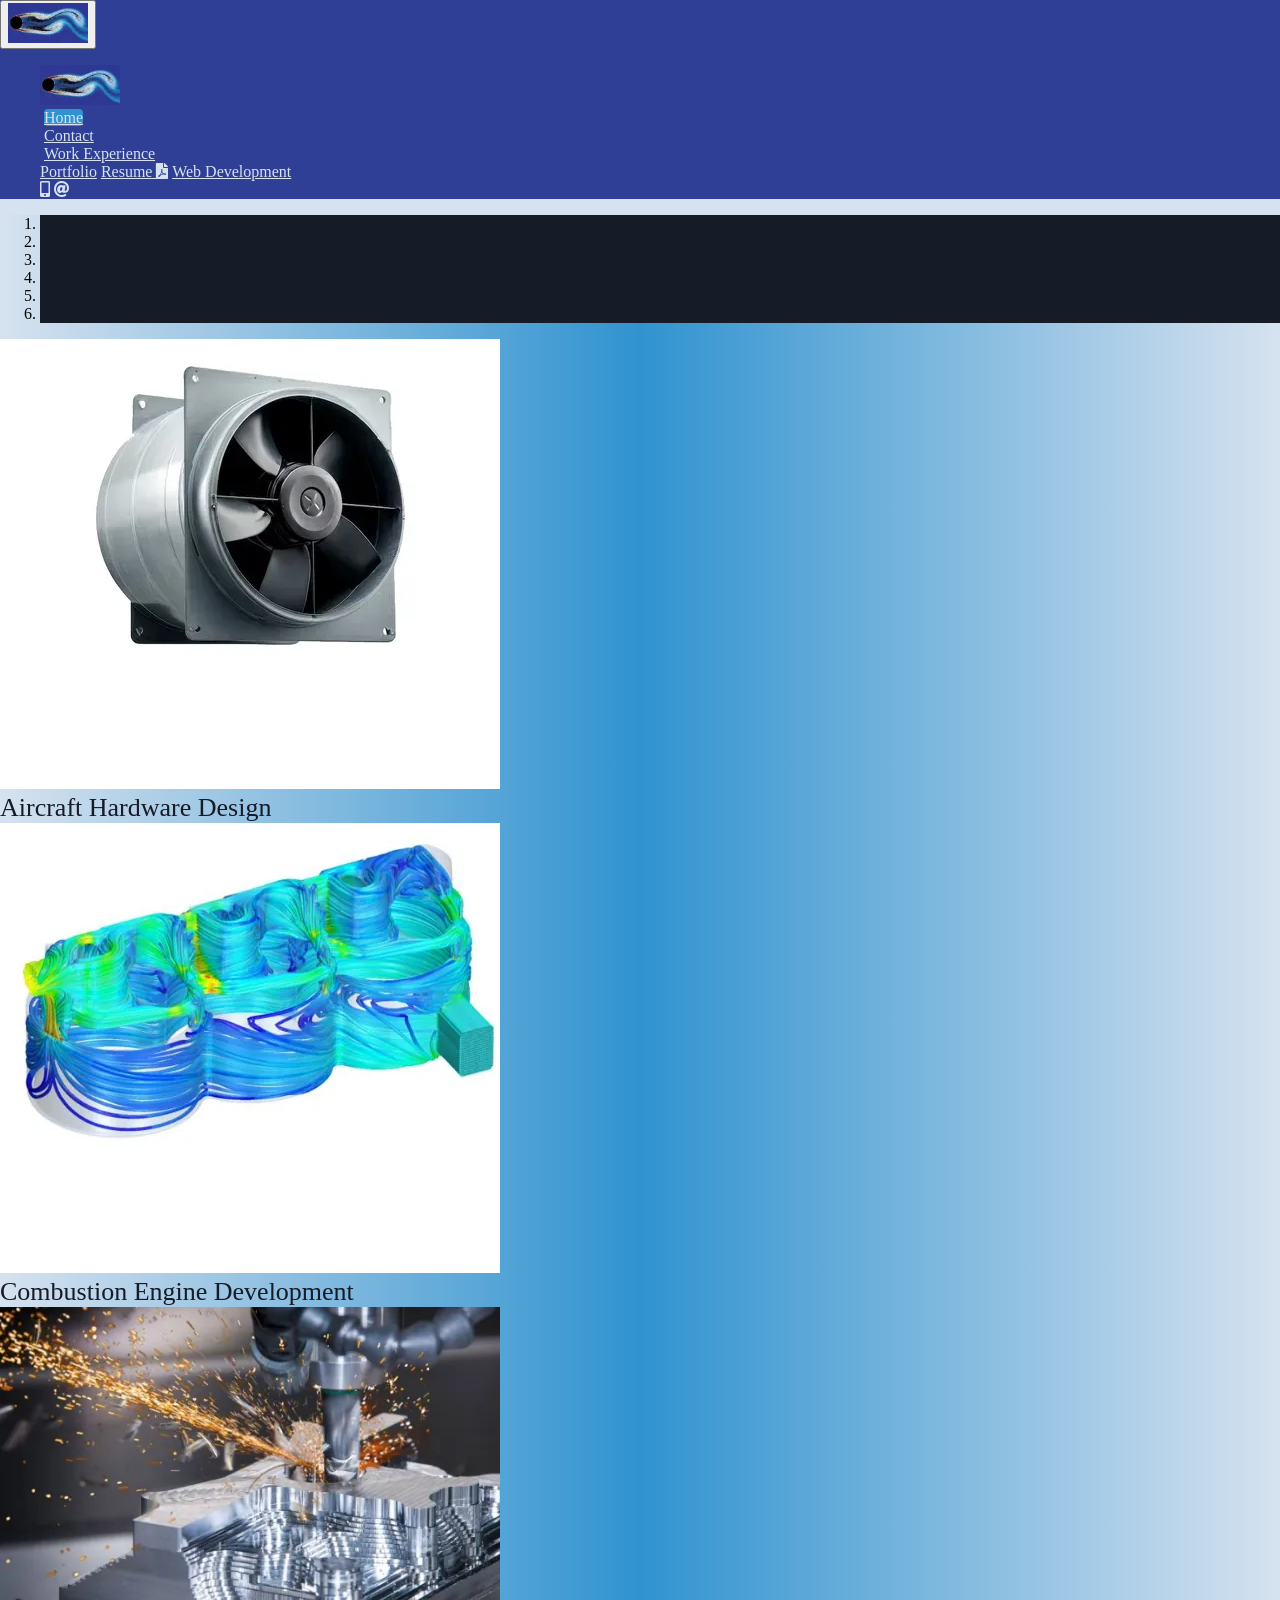
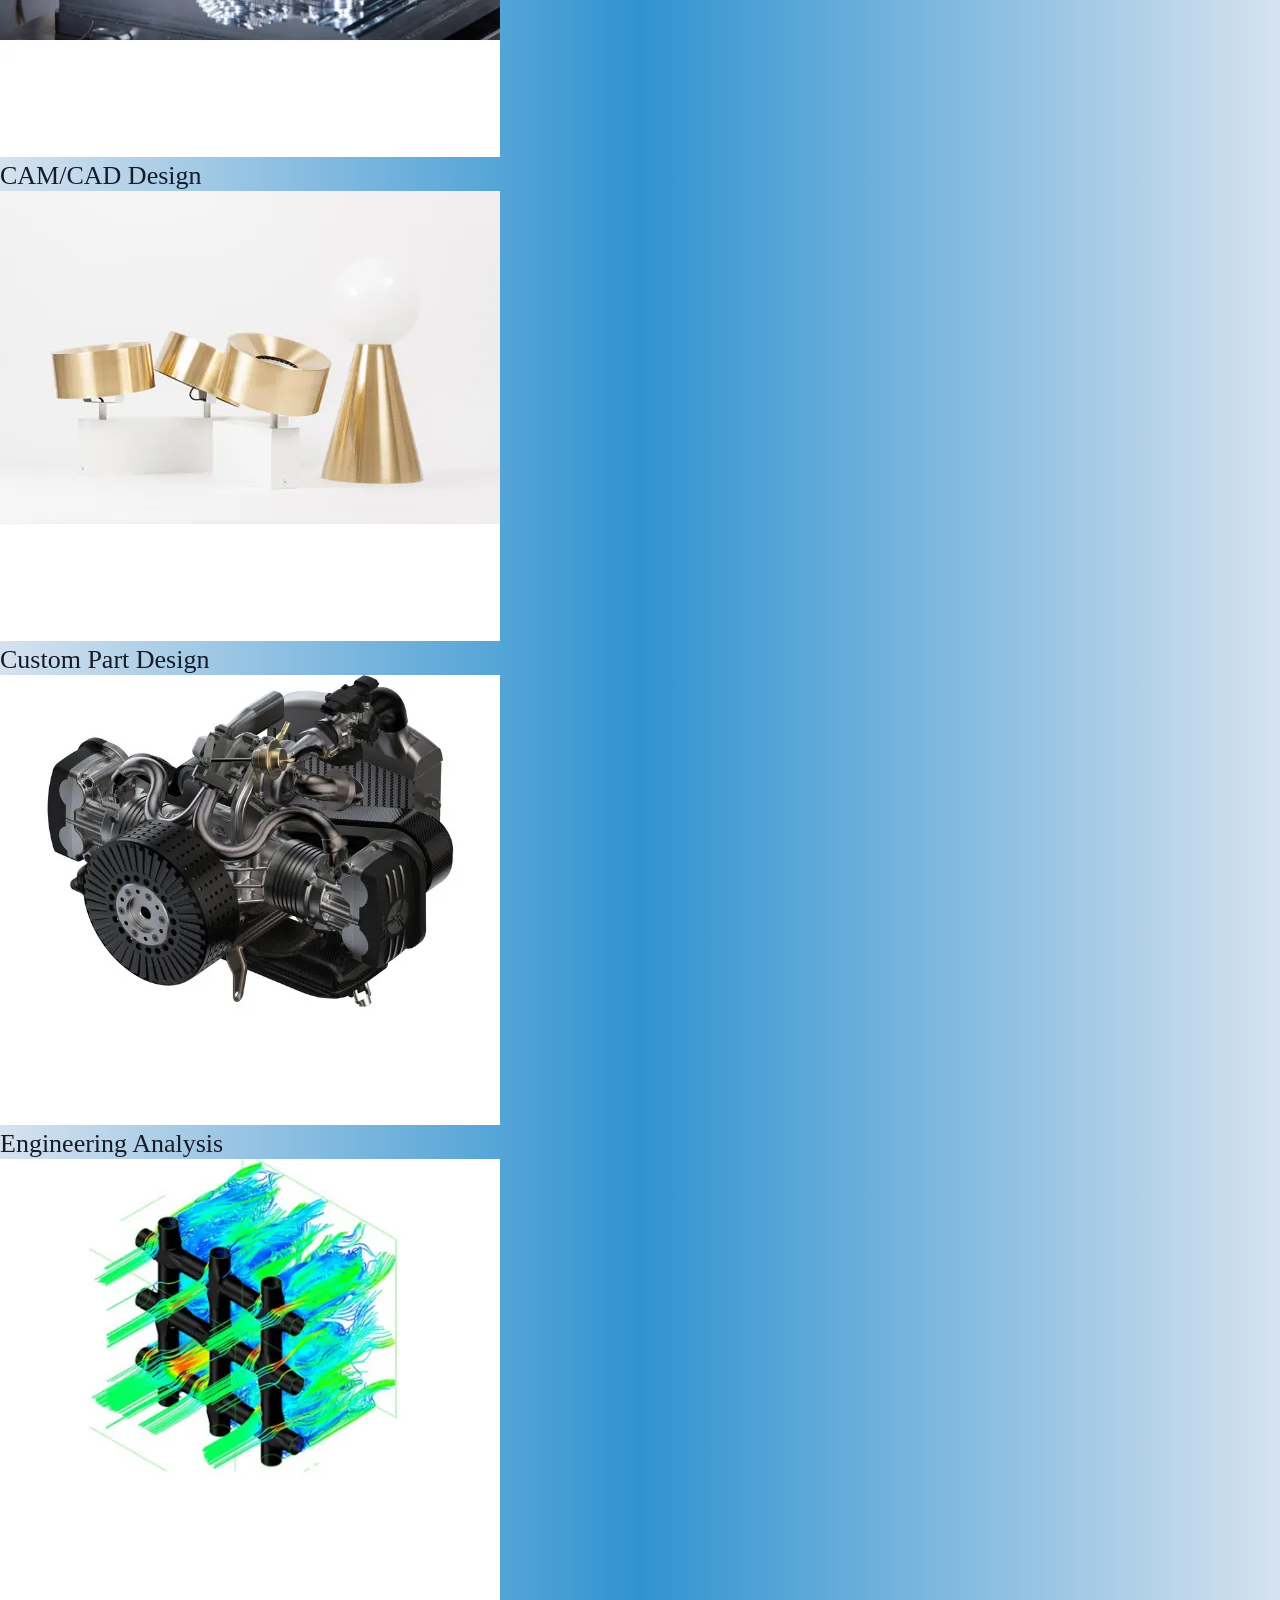
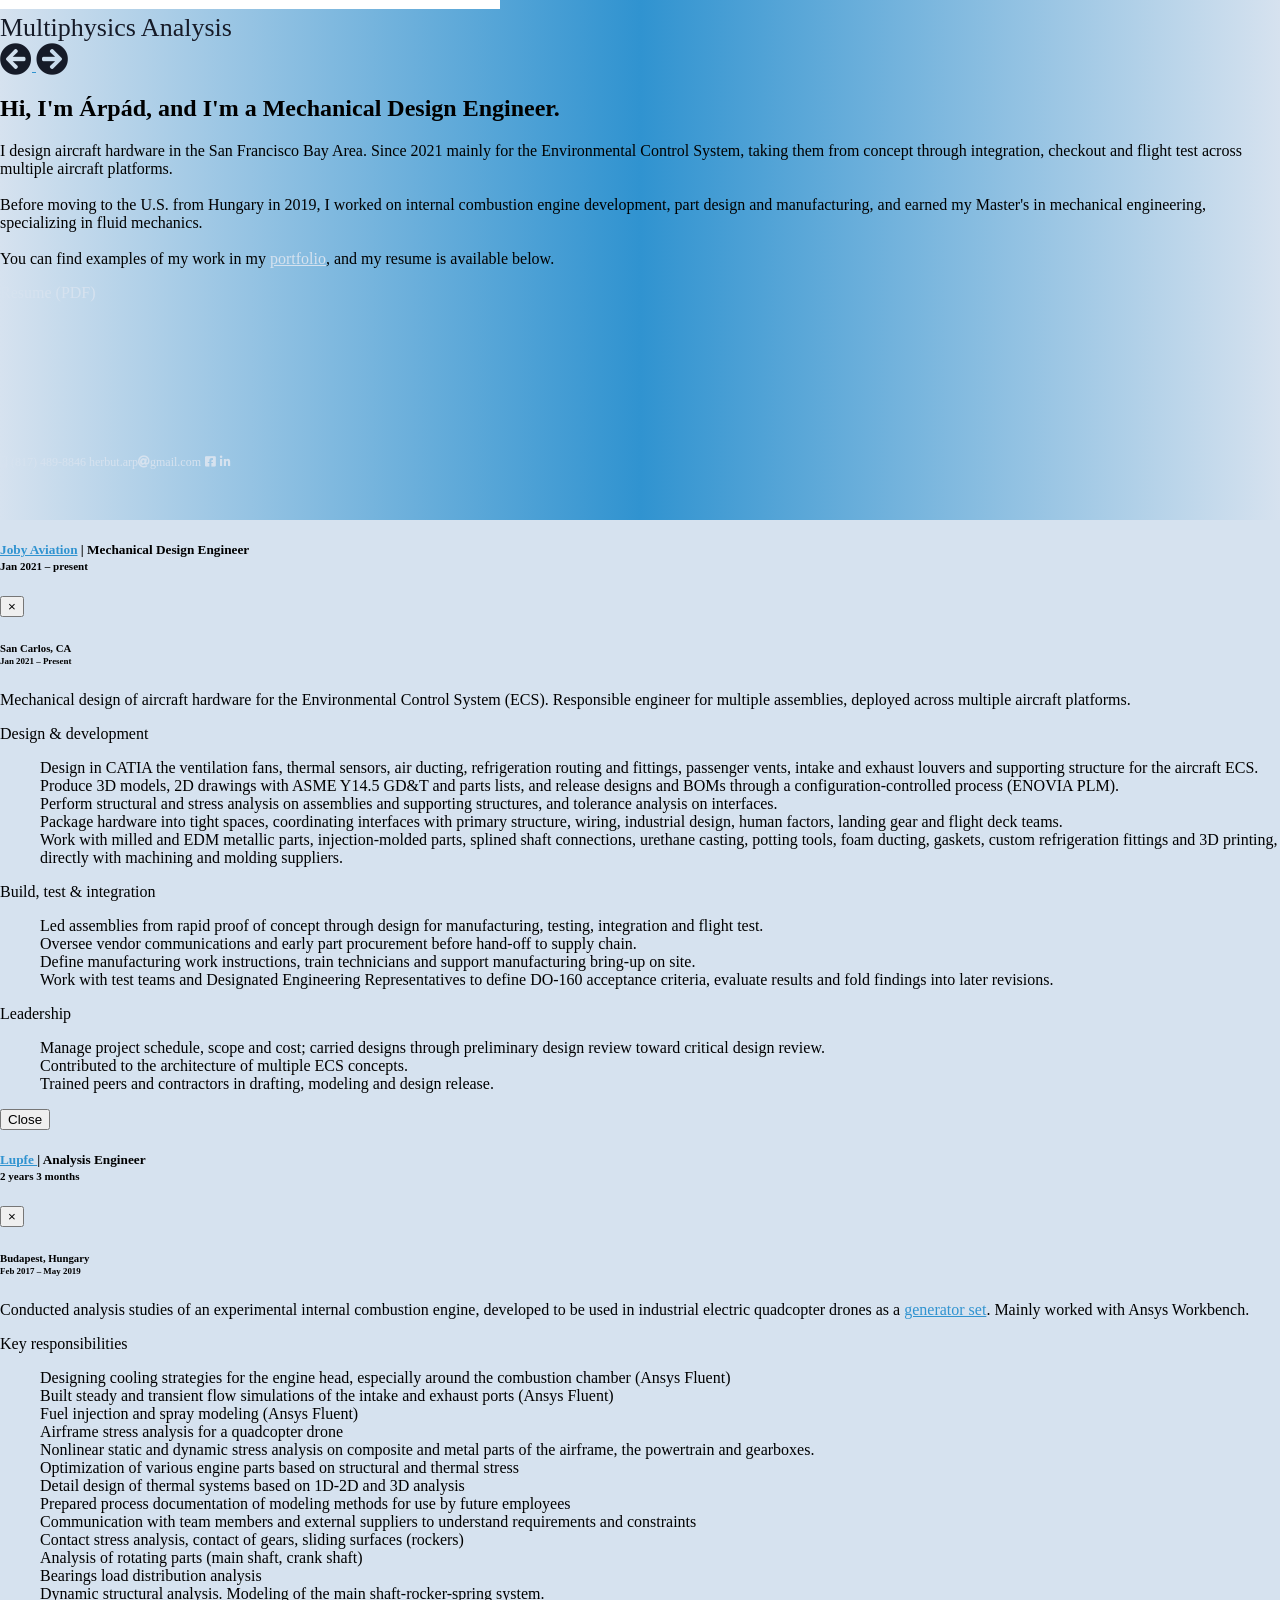
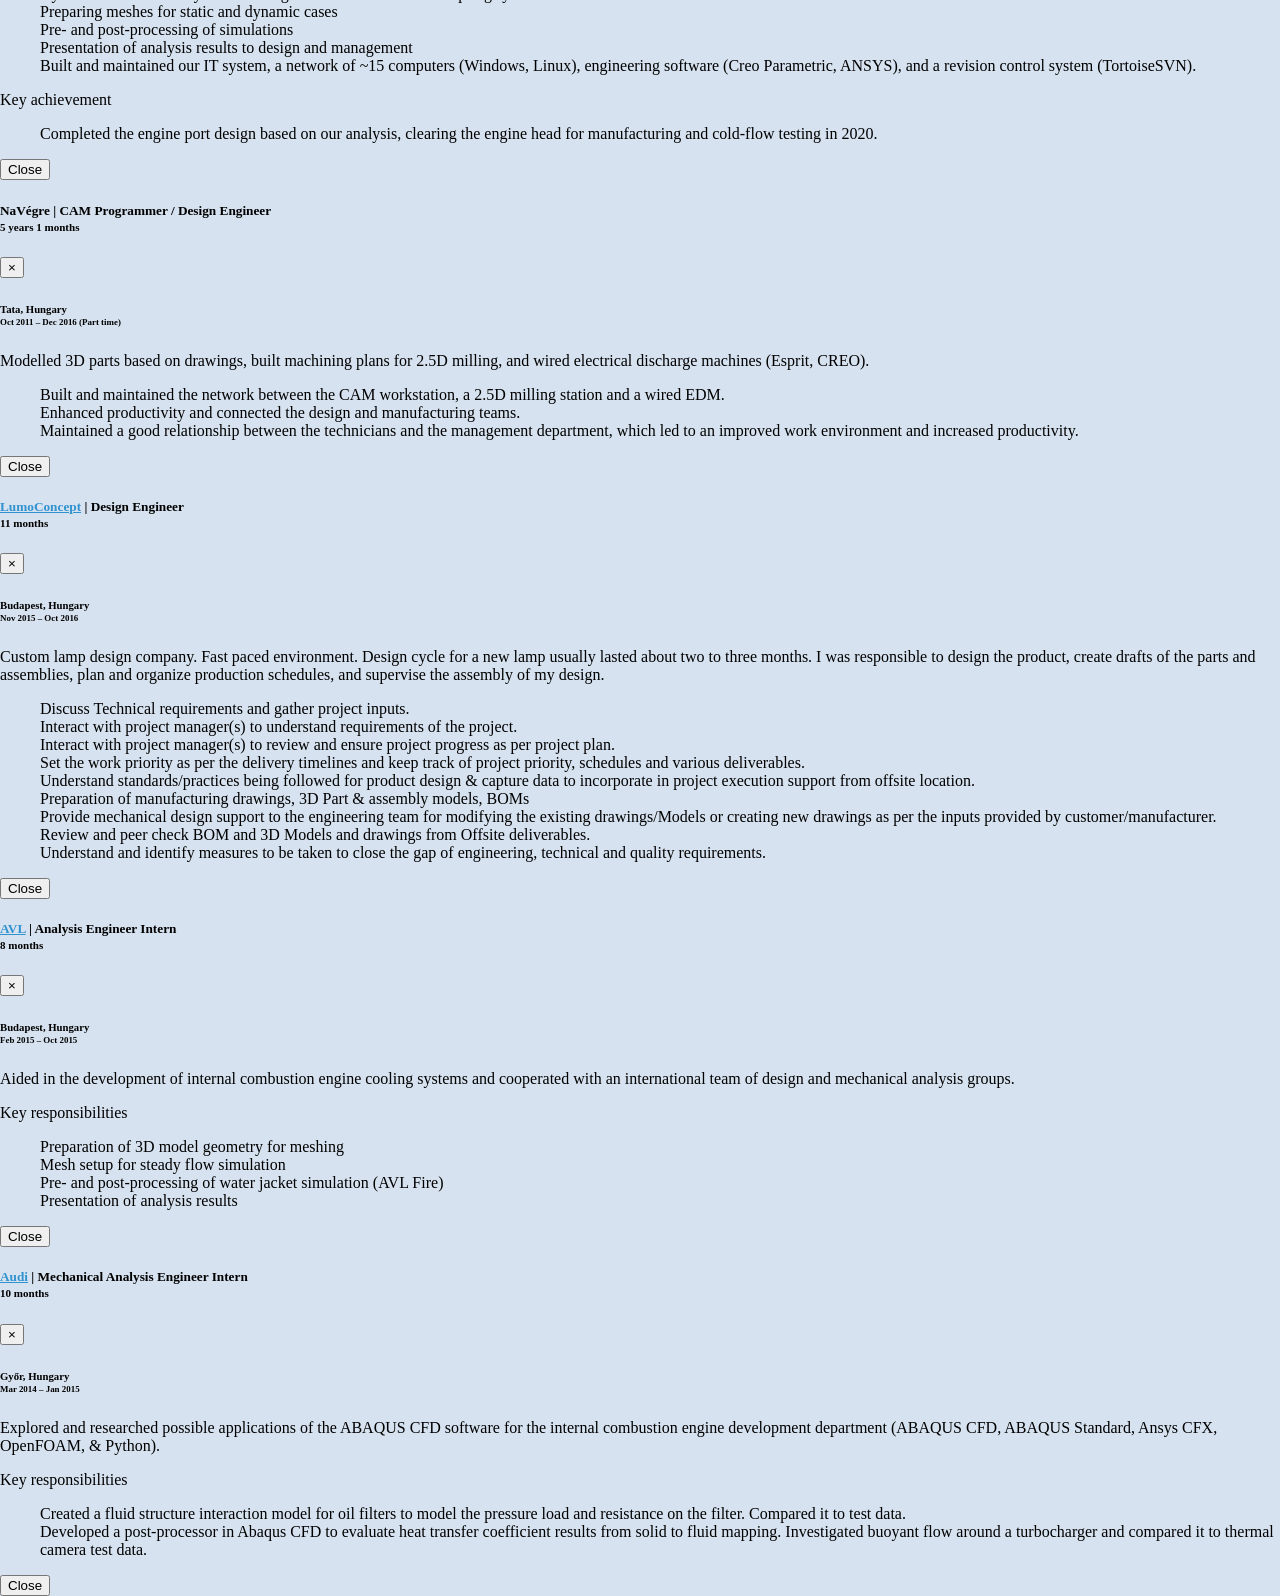
==== commit 32adf56e: "Update homepage introduction Co-Authored-By: Claude Opus 5.5 <noreply@anthropic.com>" ====
--- a/index.html
+++ b/index.html
@@ -230,13 +230,10 @@
               <strong>Hi, I'm Árpád, and I'm a Mechanical Design Engineer.</strong>
             </h1>
             <p class="card-text py-2 text-justify col-md-8 mx-auto">
-              I design aircraft hardware at Joby Aviation in the San Francisco Bay Area.
-              Since 2021, I have been the responsible engineer for Environmental Control System assemblies,
+              I design aircraft hardware in the San Francisco Bay Area. Since 2021 mainly for the Environmental Control System,
               taking them from concept through integration, checkout and flight test across multiple aircraft platforms.<br /><br />
               Before moving to the U.S. from Hungary in 2019, I worked on internal combustion engine development,
-              part design and manufacturing, and earned my Master's in mechanical engineering, specializing in fluid mechanics.
-              I work in CATIA with GD&amp;T and configuration-controlled design release, and I'm at home on the shop floor
-              with machinists, molders and technicians.<br /><br />
+              part design and manufacturing, and earned my Master's in mechanical engineering, specializing in fluid mechanics.<br /><br />
               You can find examples of my work in my
               <a class="atag" href="/portfolio">portfolio</a>, and my resume is available below.
             </p>
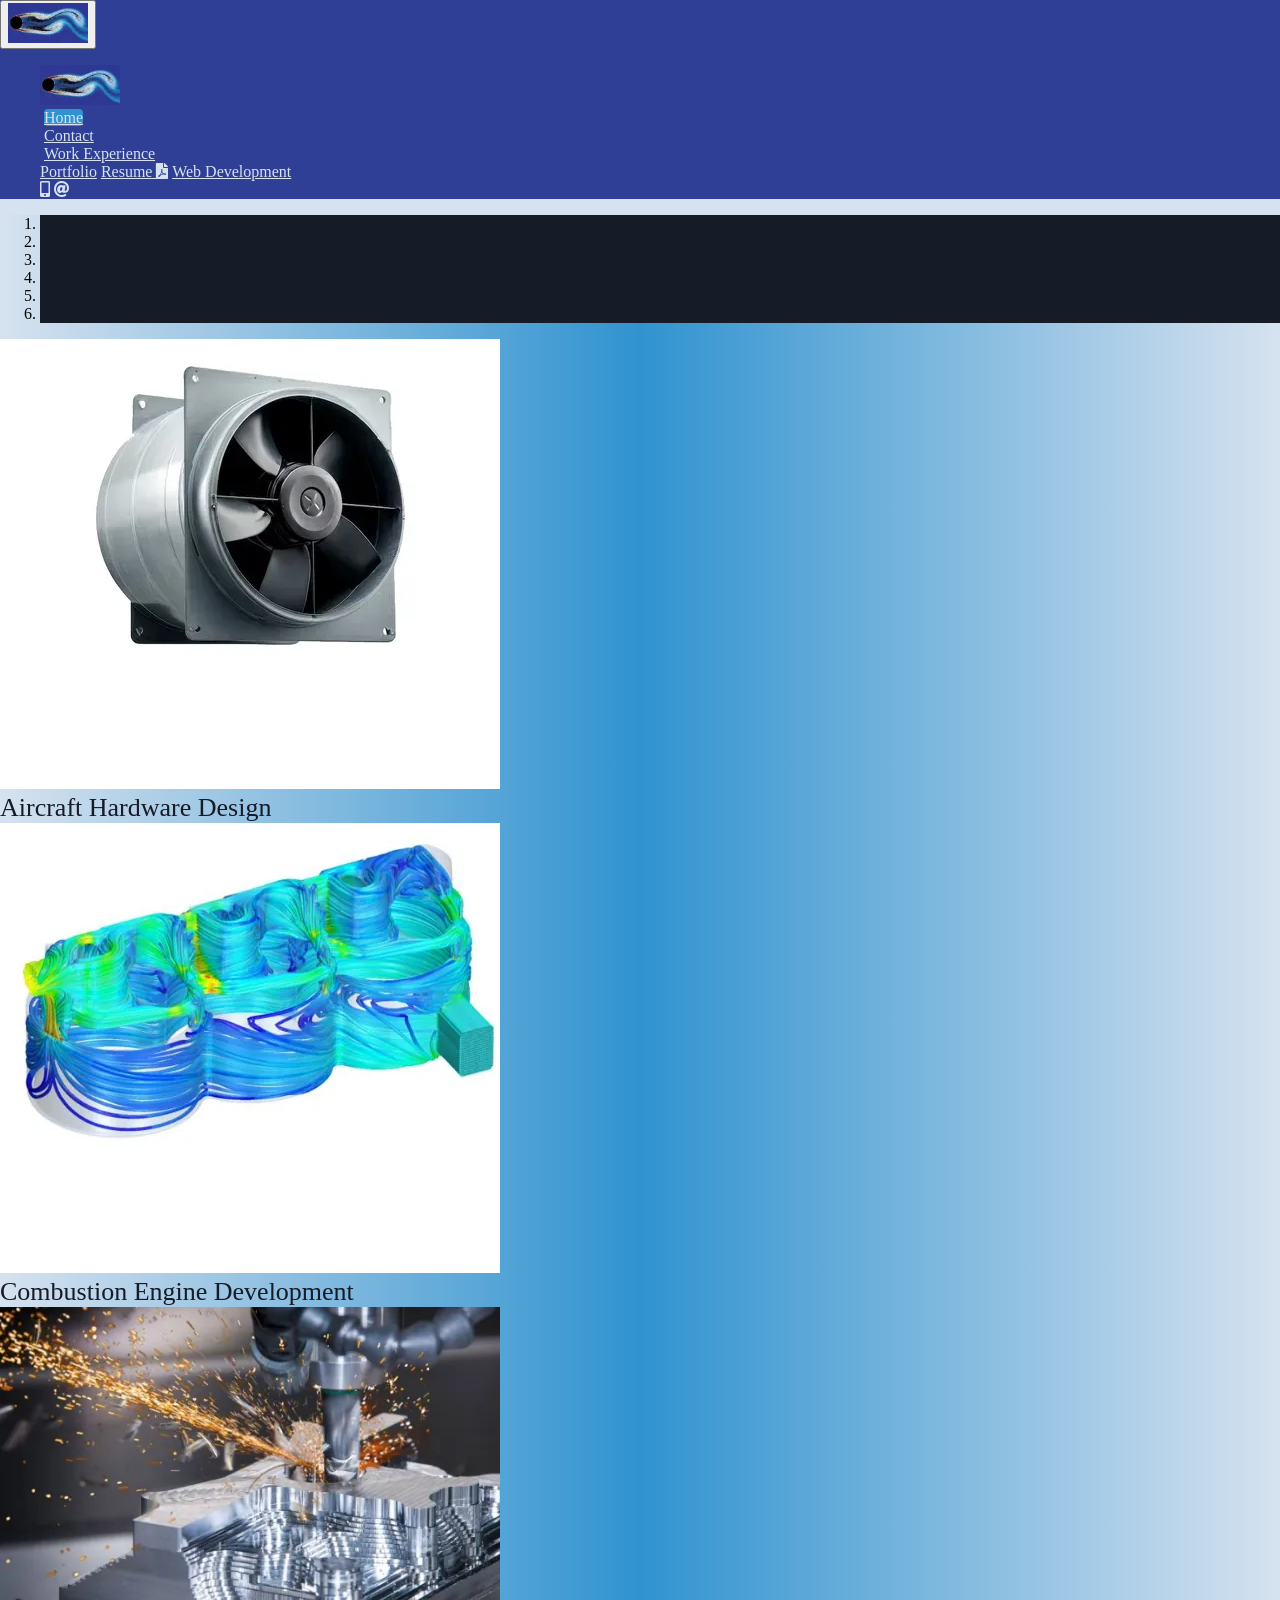
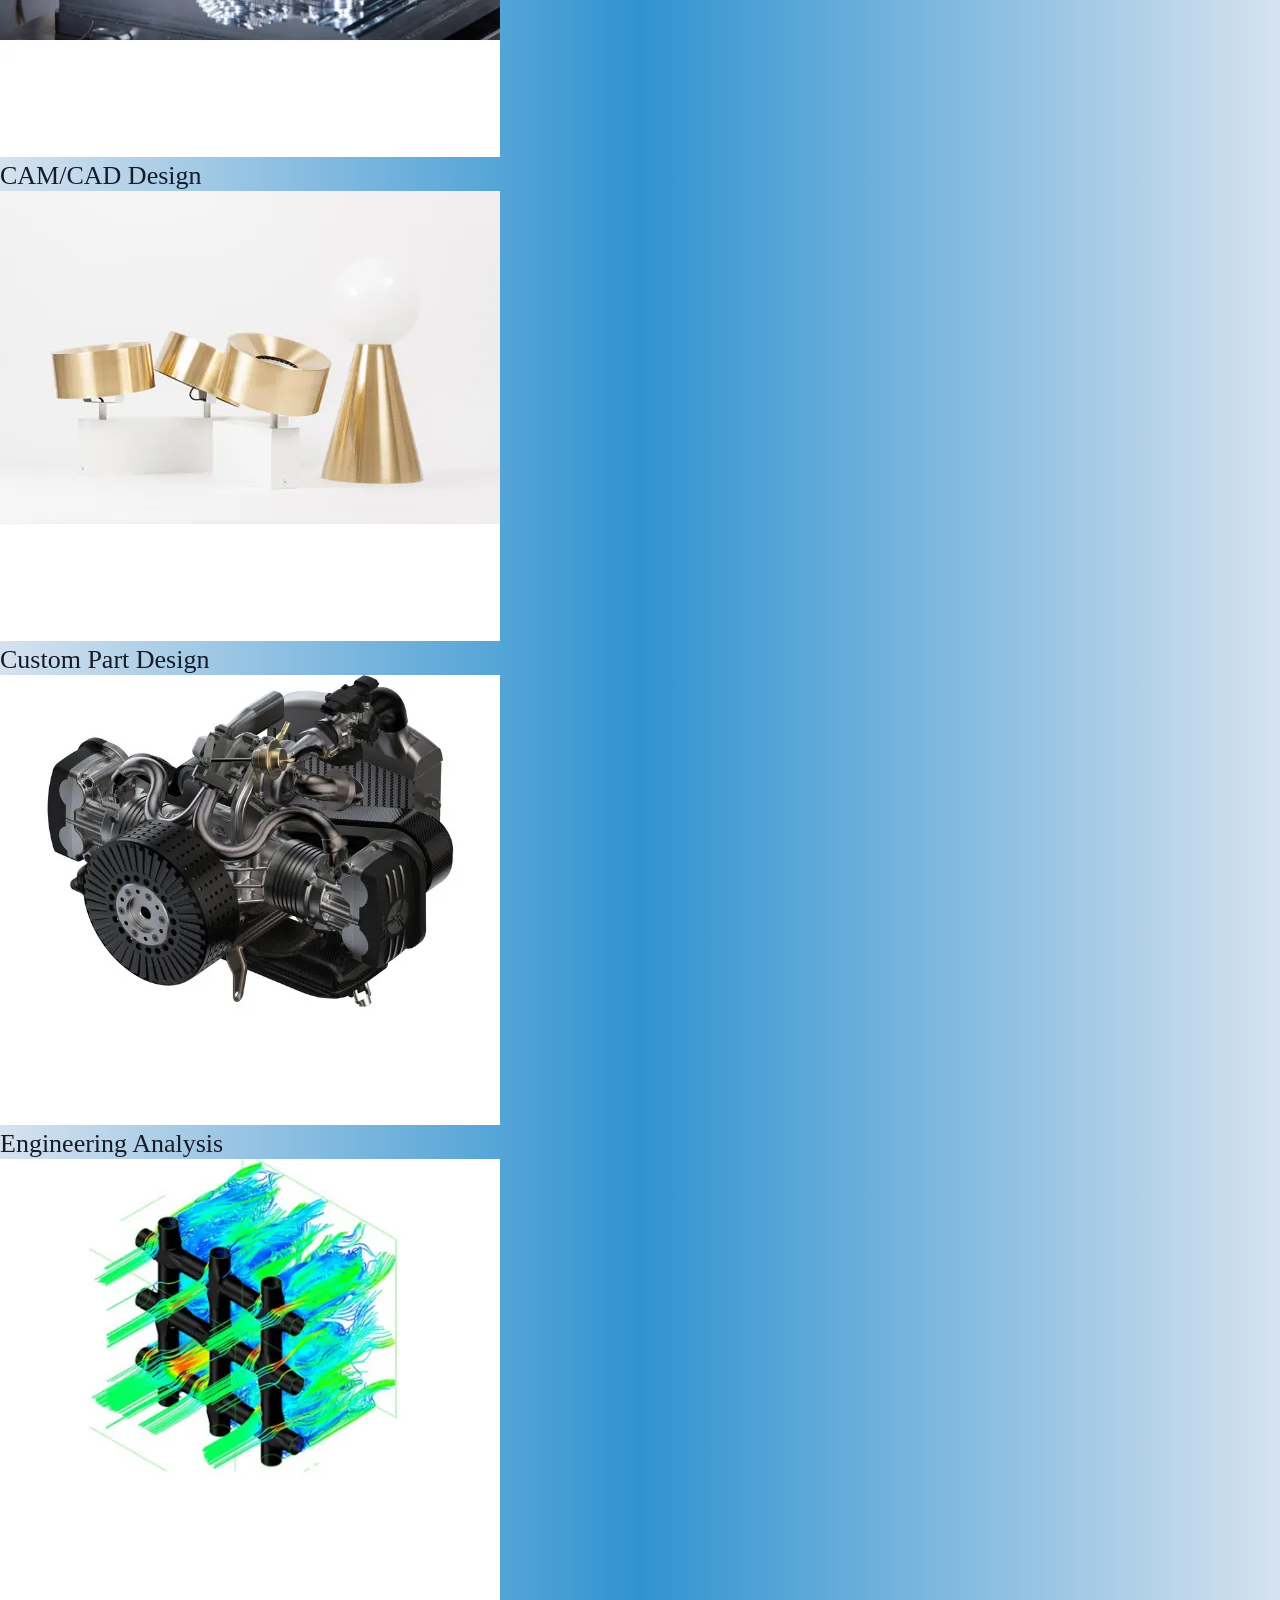
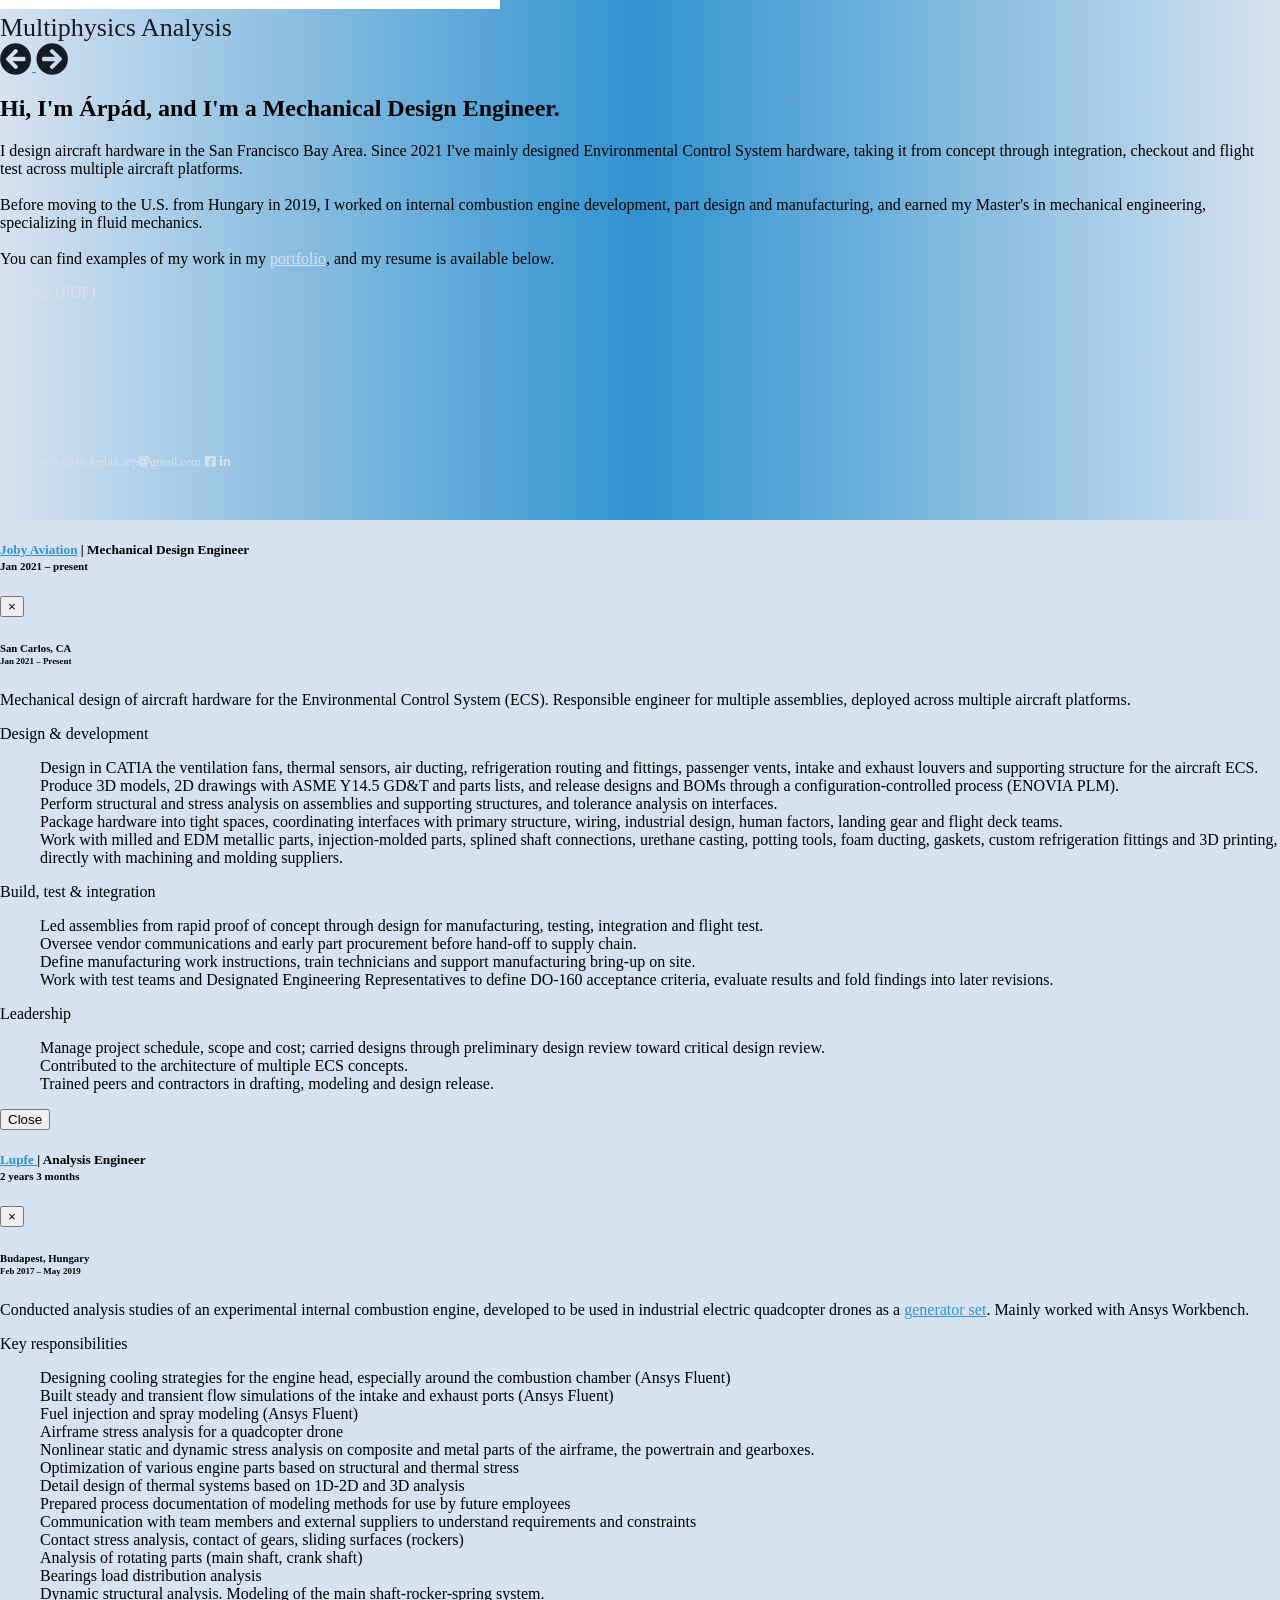
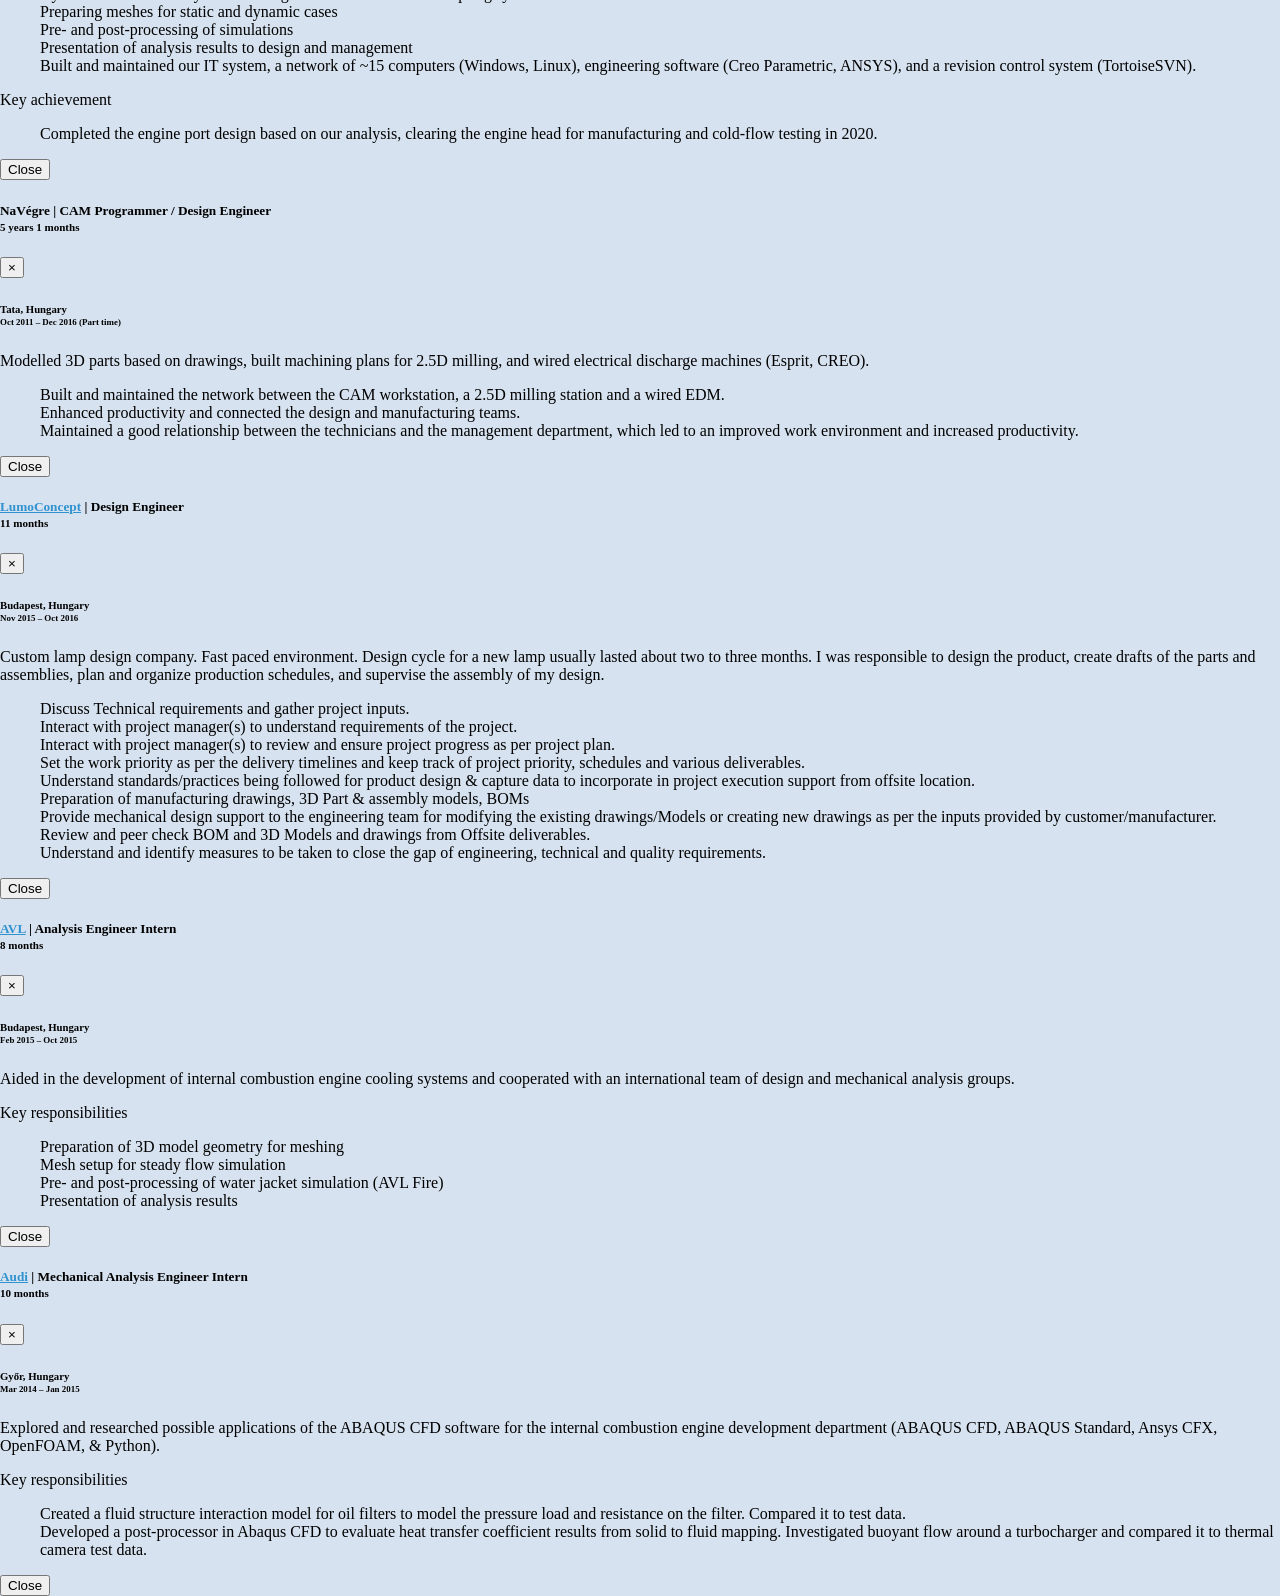
==== commit 36d9ff26: "Homepage intro: fix sentence grammar Co-Authored-By: Claude Opus 5.5 <noreply@anthropic.com>" ====
--- a/index.html
+++ b/index.html
@@ -230,8 +230,8 @@
               <strong>Hi, I'm Árpád, and I'm a Mechanical Design Engineer.</strong>
             </h1>
             <p class="card-text py-2 text-justify col-md-8 mx-auto">
-              I design aircraft hardware in the San Francisco Bay Area. Since 2021 mainly for the Environmental Control System,
-              taking them from concept through integration, checkout and flight test across multiple aircraft platforms.<br /><br />
+              I design aircraft hardware in the San Francisco Bay Area. Since 2021 I've mainly designed Environmental Control System hardware,
+              taking it from concept through integration, checkout and flight test across multiple aircraft platforms.<br /><br />
               Before moving to the U.S. from Hungary in 2019, I worked on internal combustion engine development,
               part design and manufacturing, and earned my Master's in mechanical engineering, specializing in fluid mechanics.<br /><br />
               You can find examples of my work in my
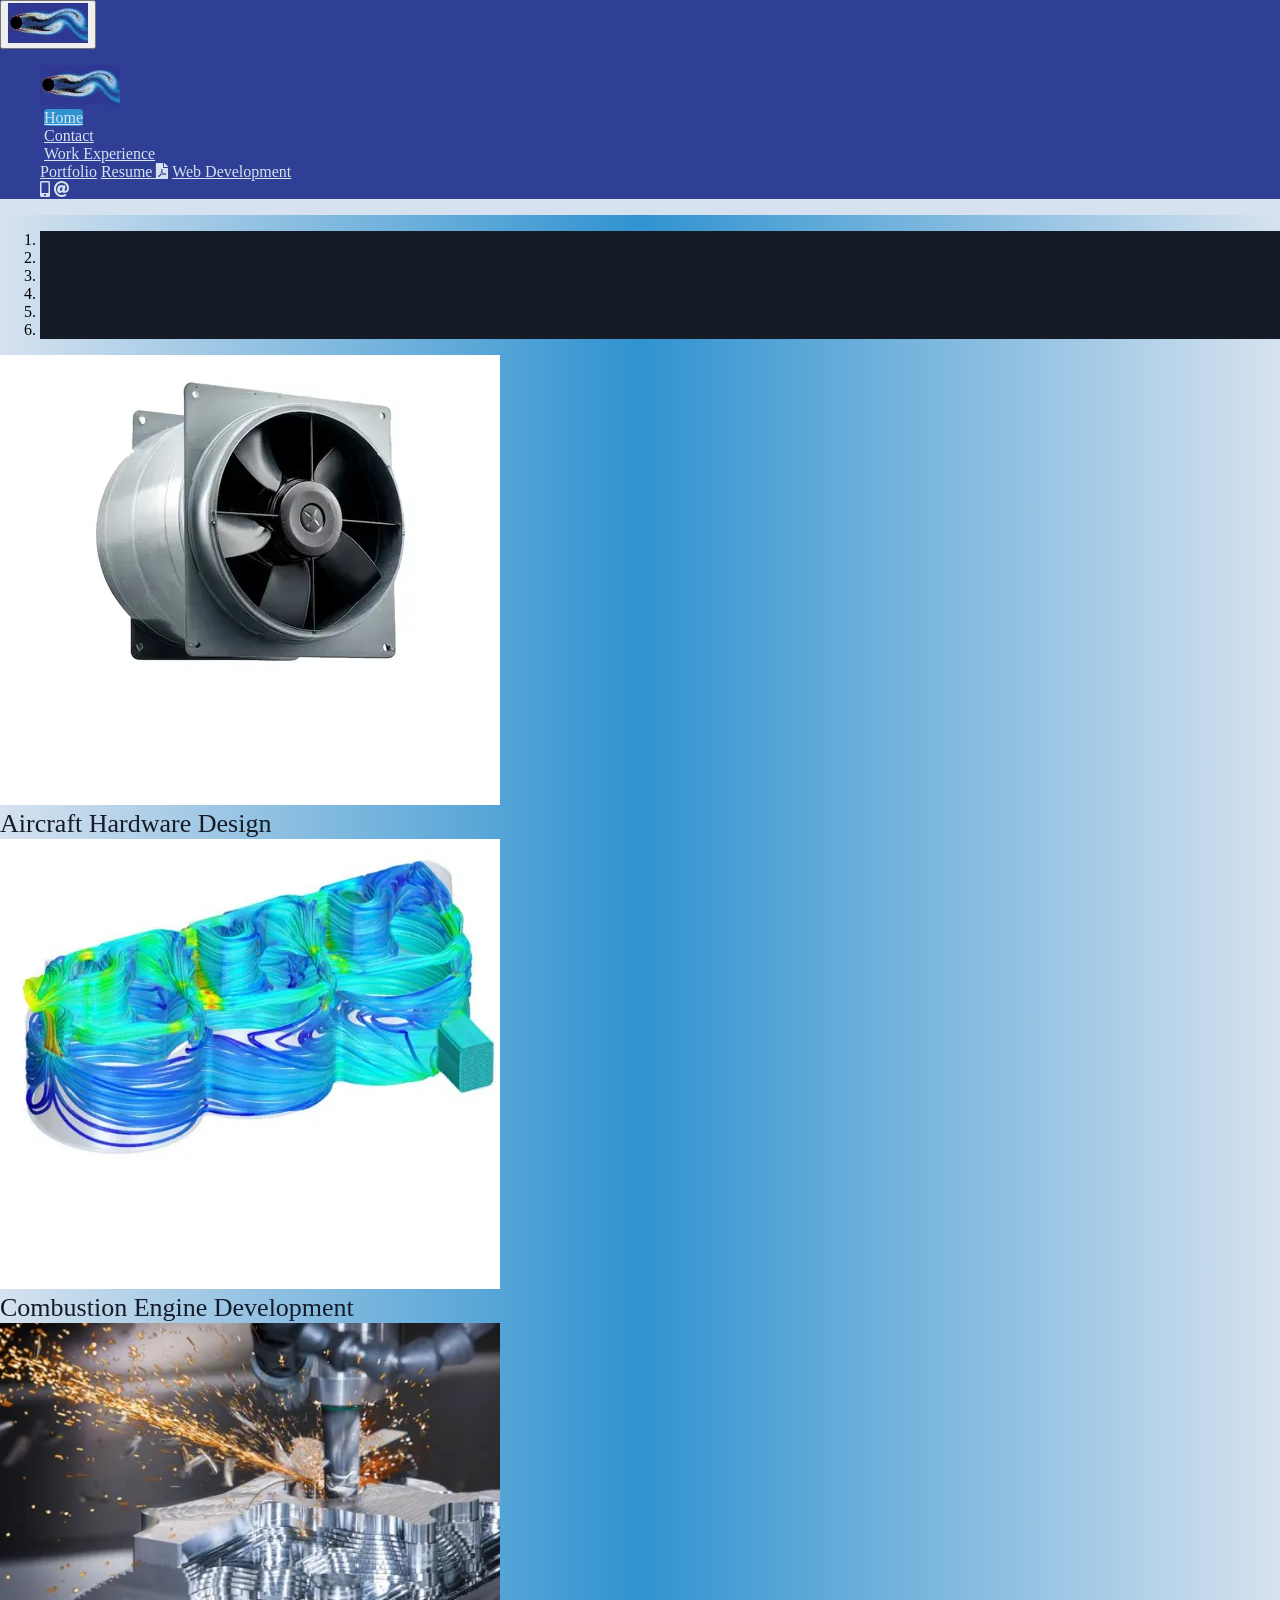
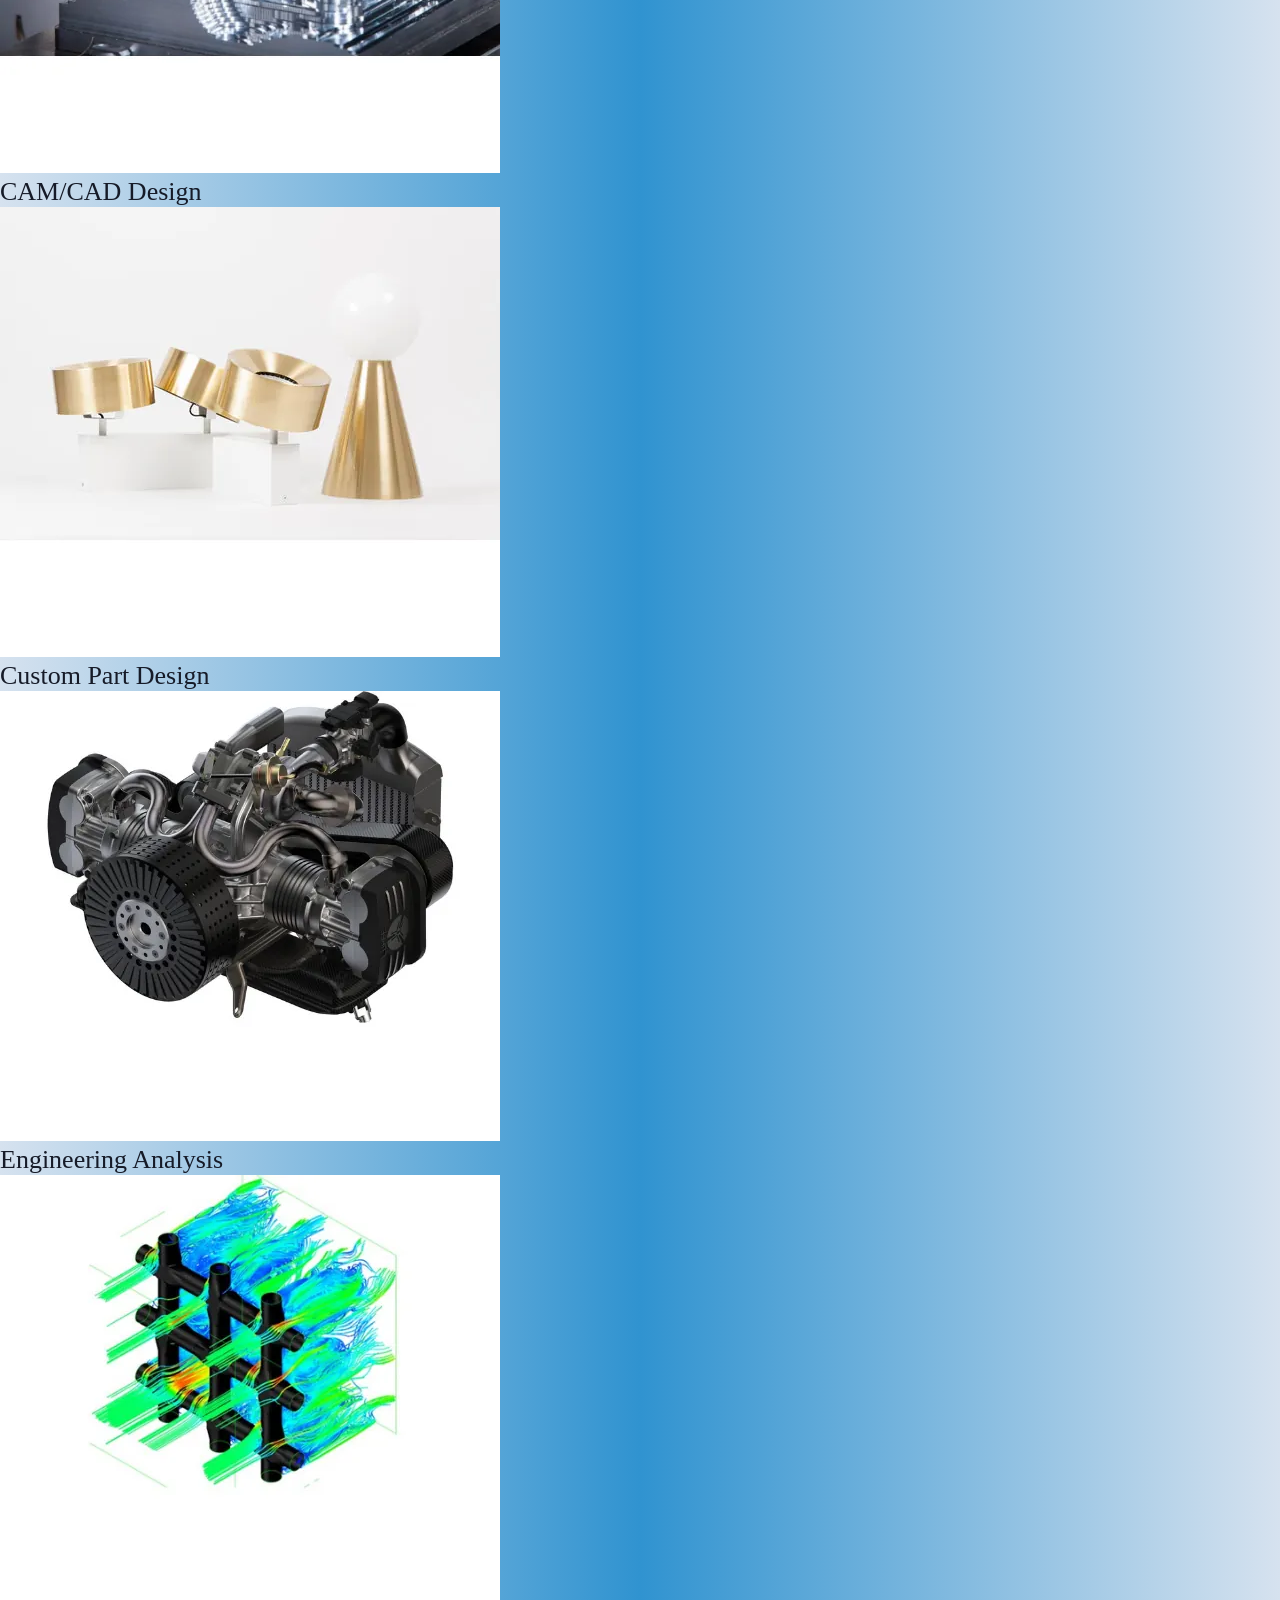
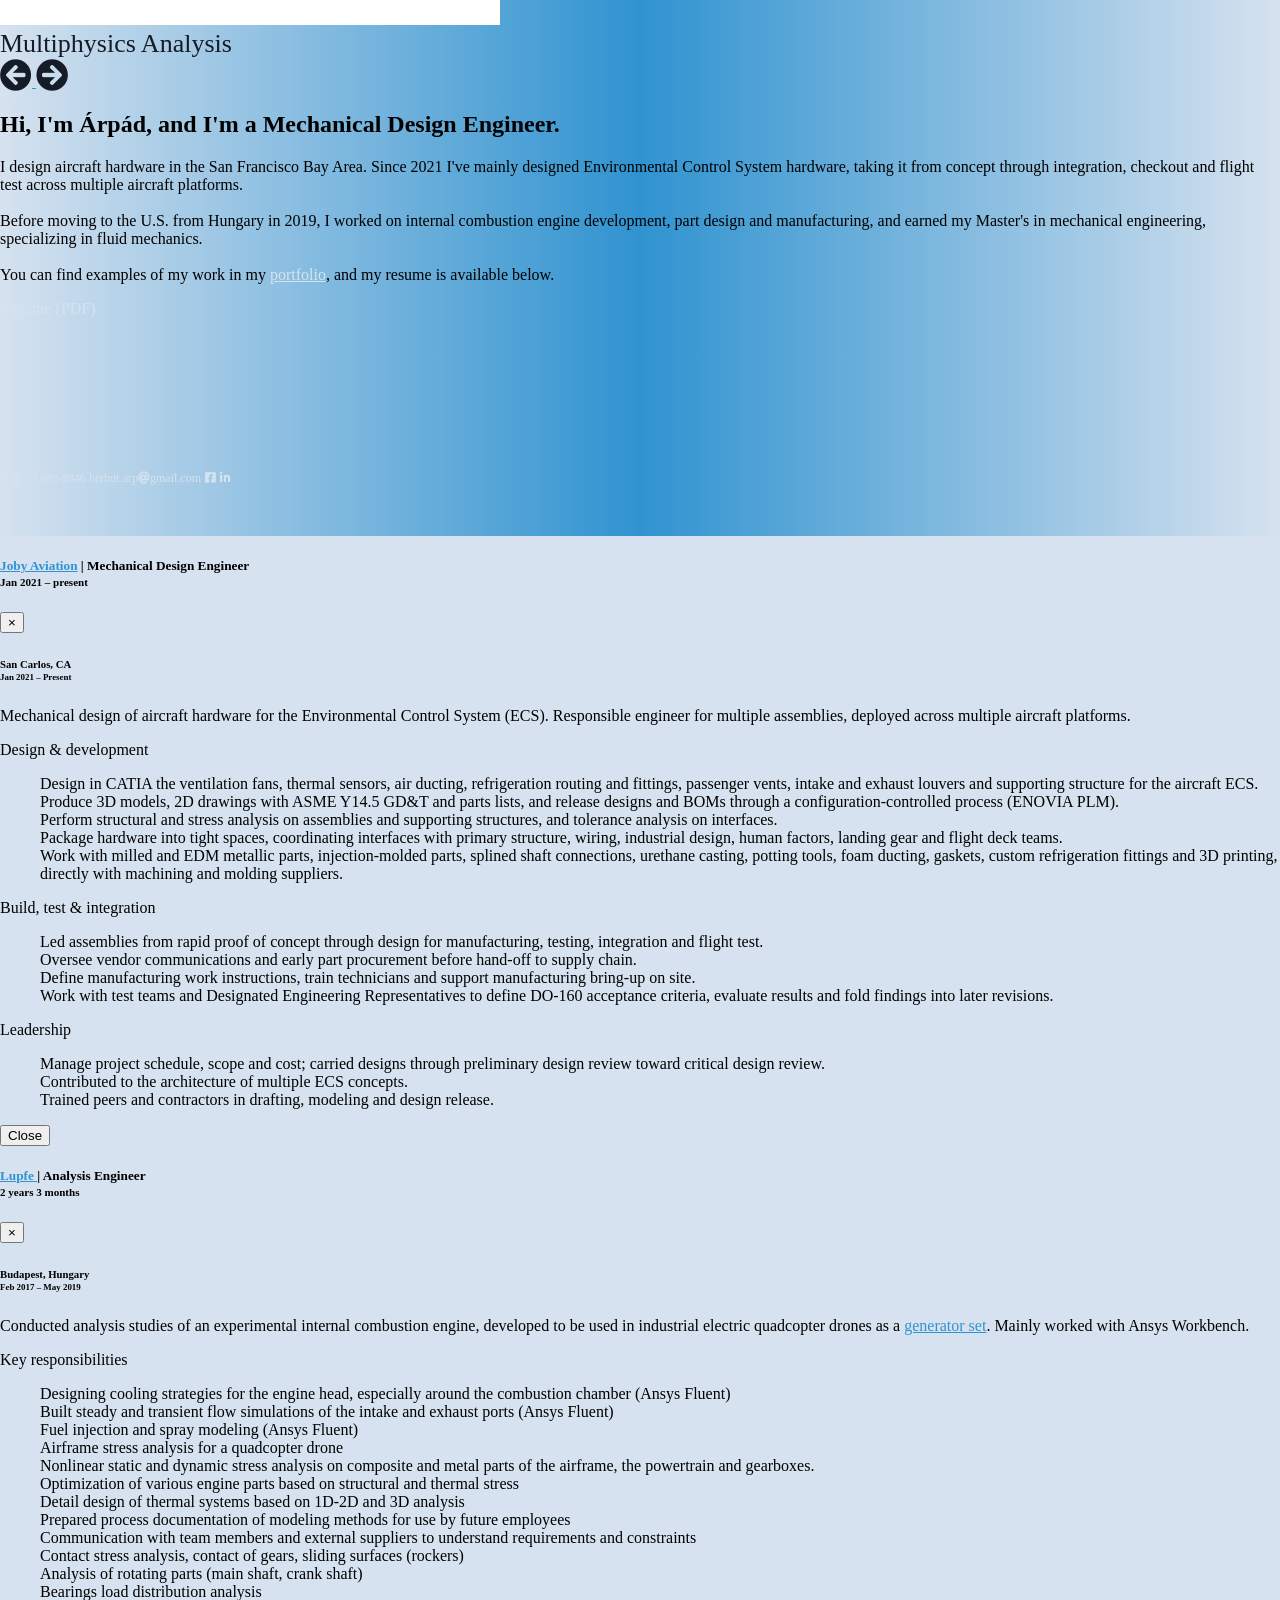
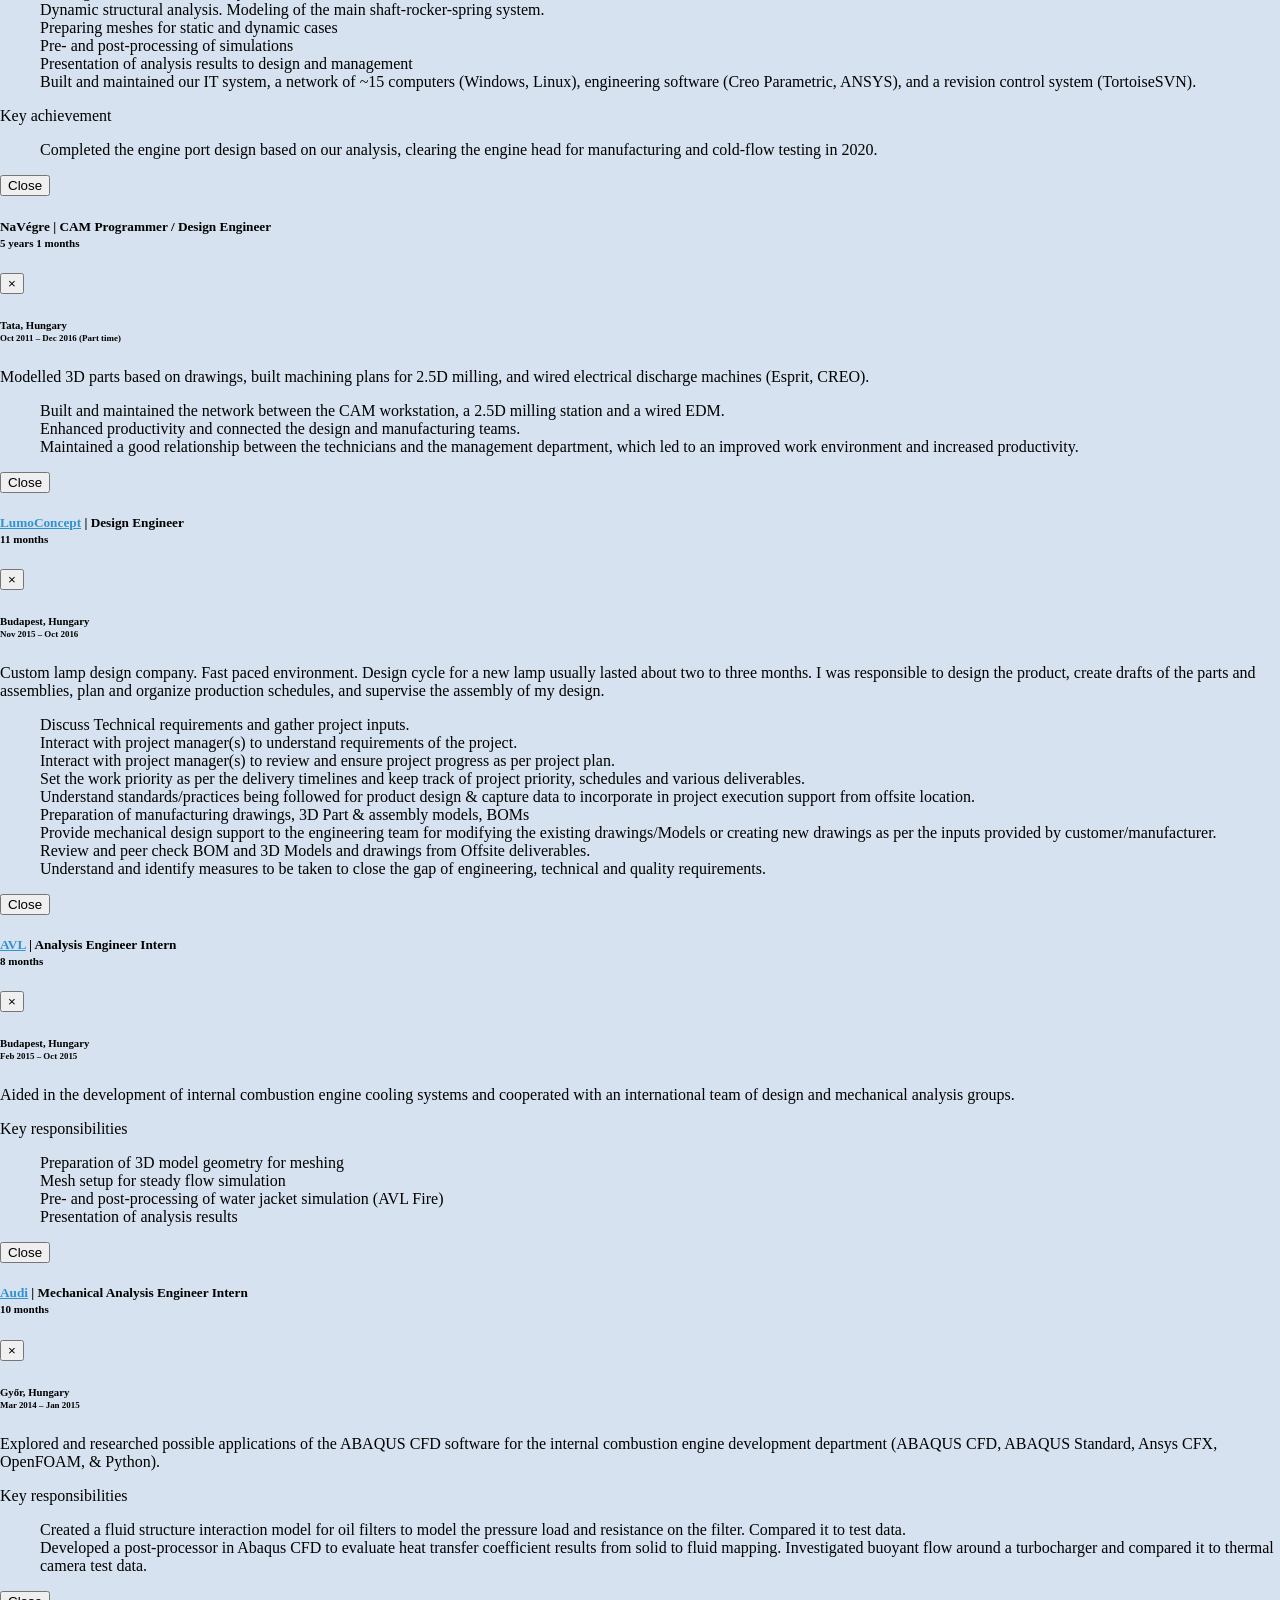
==== commit 91d2b327: "Stretch the gradient to the bottom of short pages The page column now fills the viewport so the blue" ====
--- a/index.html
+++ b/index.html
@@ -22,7 +22,7 @@
     />
     <link rel="icon" href="/img/favicon.ico" type="image/x-icon" />
     <link rel="stylesheet" href="/css/bootstrap.min.css" />
-    <link rel="stylesheet" href="/css/mainStyles.css" />
+    <link rel="stylesheet" href="/css/mainStyles.css?v=2" />
     <link
       rel="stylesheet"
       href="https://use.fontawesome.com/releases/v5.8.2/css/all.css"
--- a/css/mainStyles.css
+++ b/css/mainStyles.css
@@ -1,11 +1,35 @@
 body {
   width: 100%;
-  height: 100%;
   padding: 0;
   margin: 0;
 }
 
-/* TODO figure out contact page full-height on bigger screens */
+/* Full-height pages: stretch the content column down to the gradient box
+   (.bg-grad) so short pages don't end with a plain band at the bottom. */
+body {
+  display: flex;
+  flex-direction: column;
+  min-height: 100vh;
+}
+body > section,
+body > main,
+body > section > .container,
+body > main > .container,
+body > section > .container > .jumbotron:not(.bg-grad) {
+  flex: 1 0 auto;
+  display: flex;
+  flex-direction: column;
+}
+body > section > .container > .jumbotron {
+  flex: 1 0 auto;
+  margin-bottom: 0;
+}
+body > main > .container > .bg-grad,
+body > section > .container > .jumbotron > .bg-grad {
+  flex: 1 0 auto;
+  margin-bottom: 0 !important;
+}
+
 .full-height {
   height: 100%;
 }
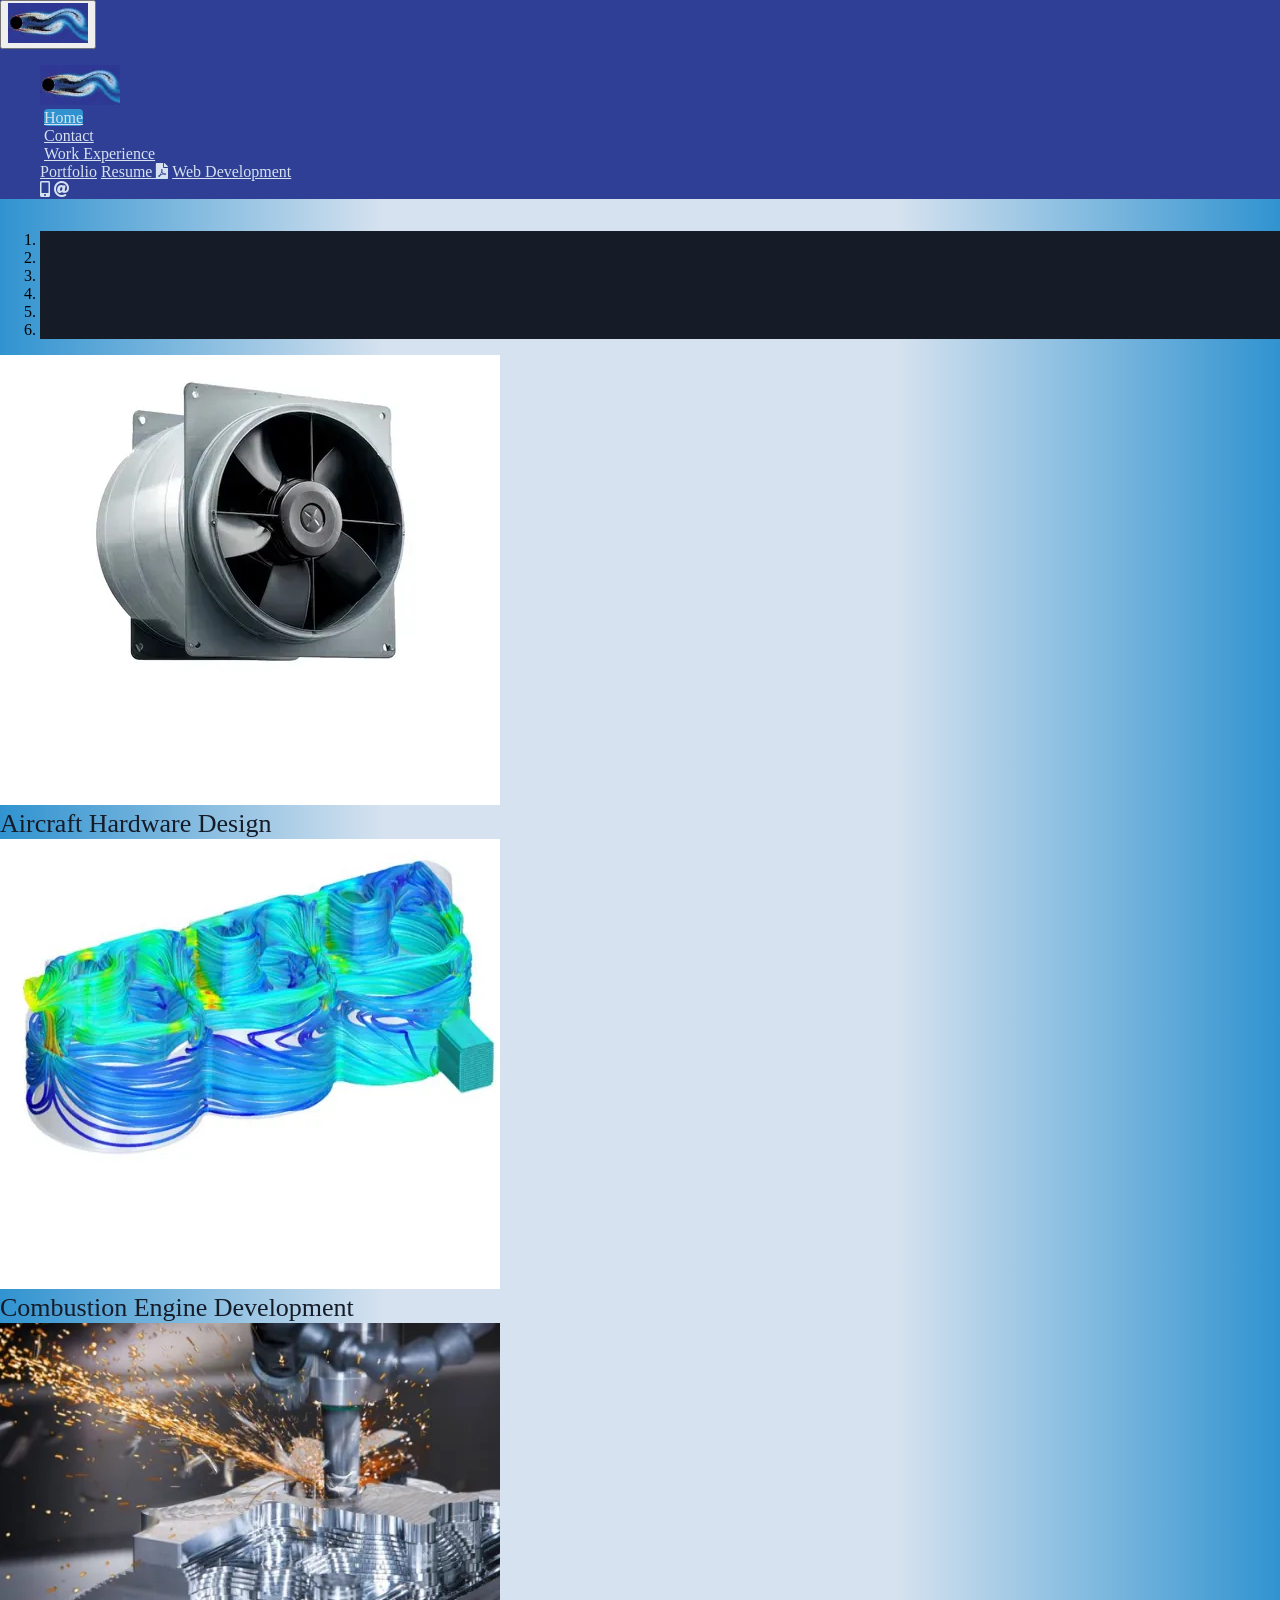
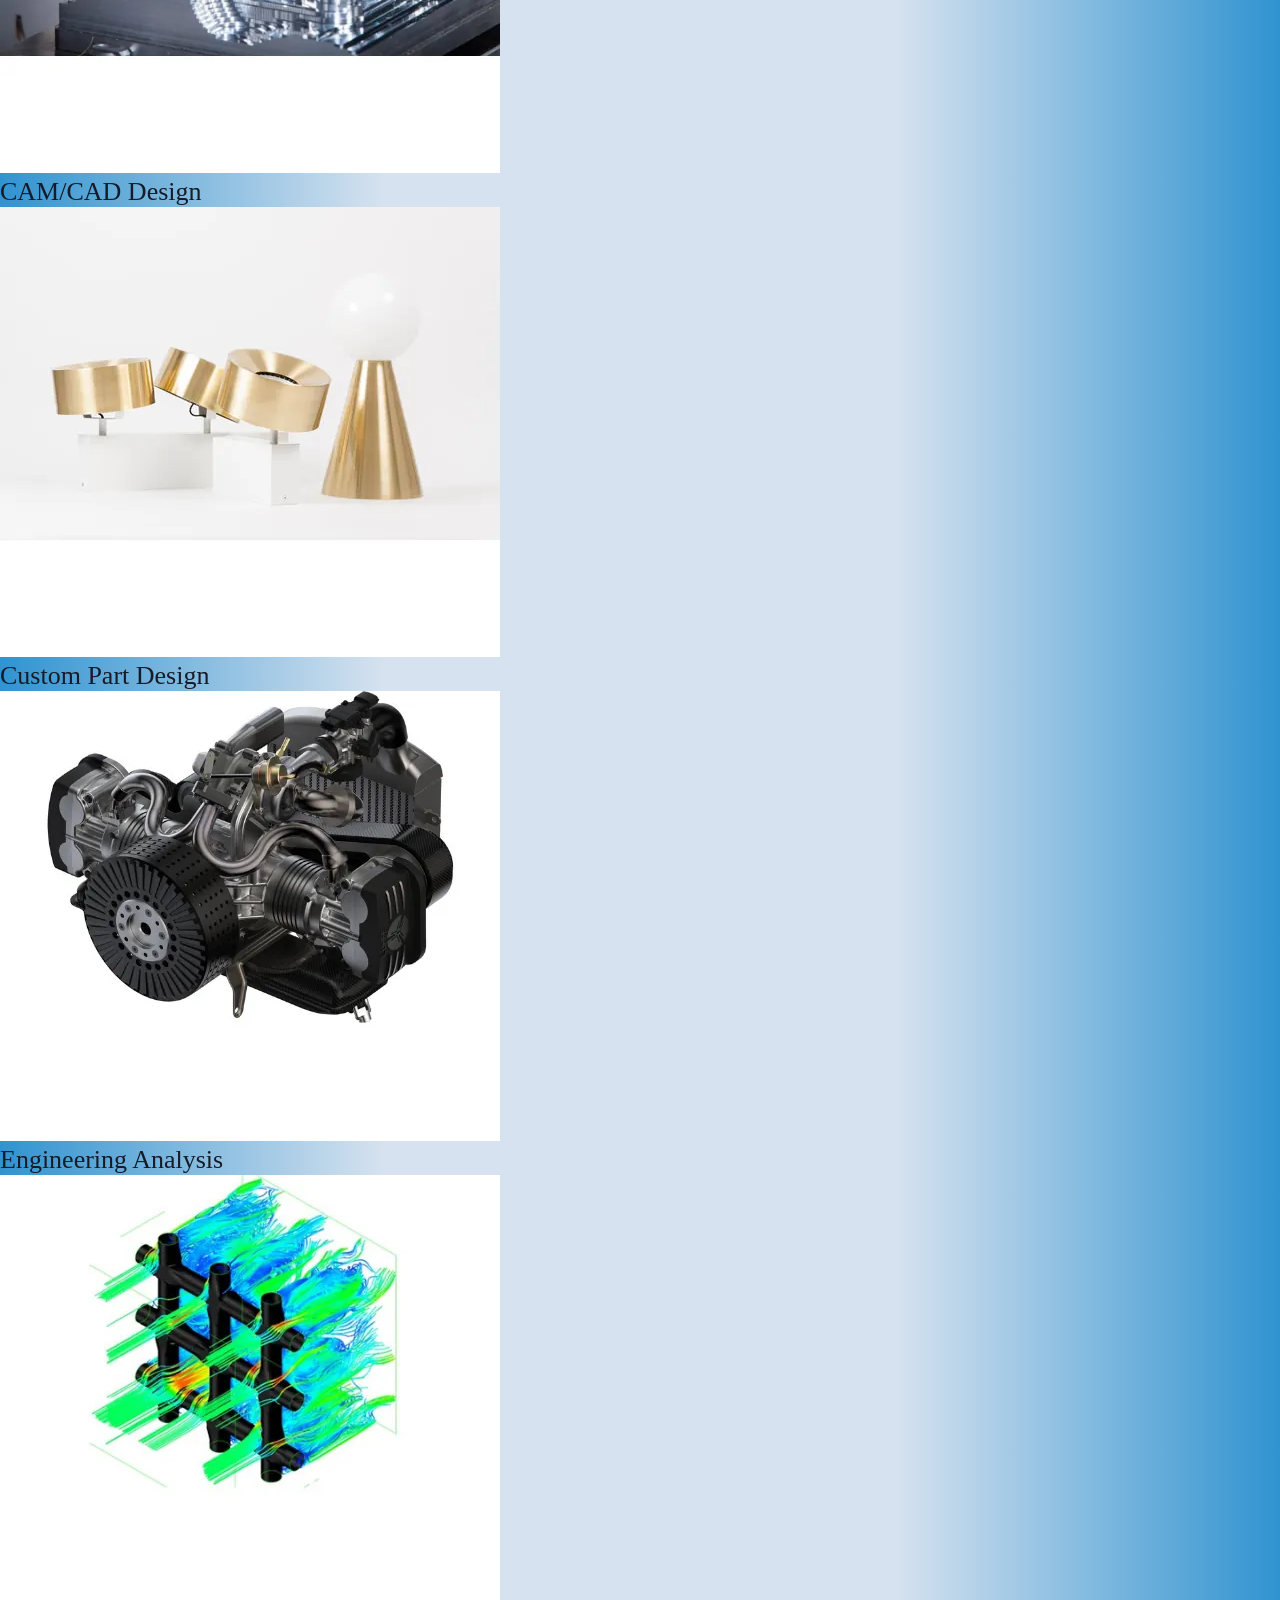
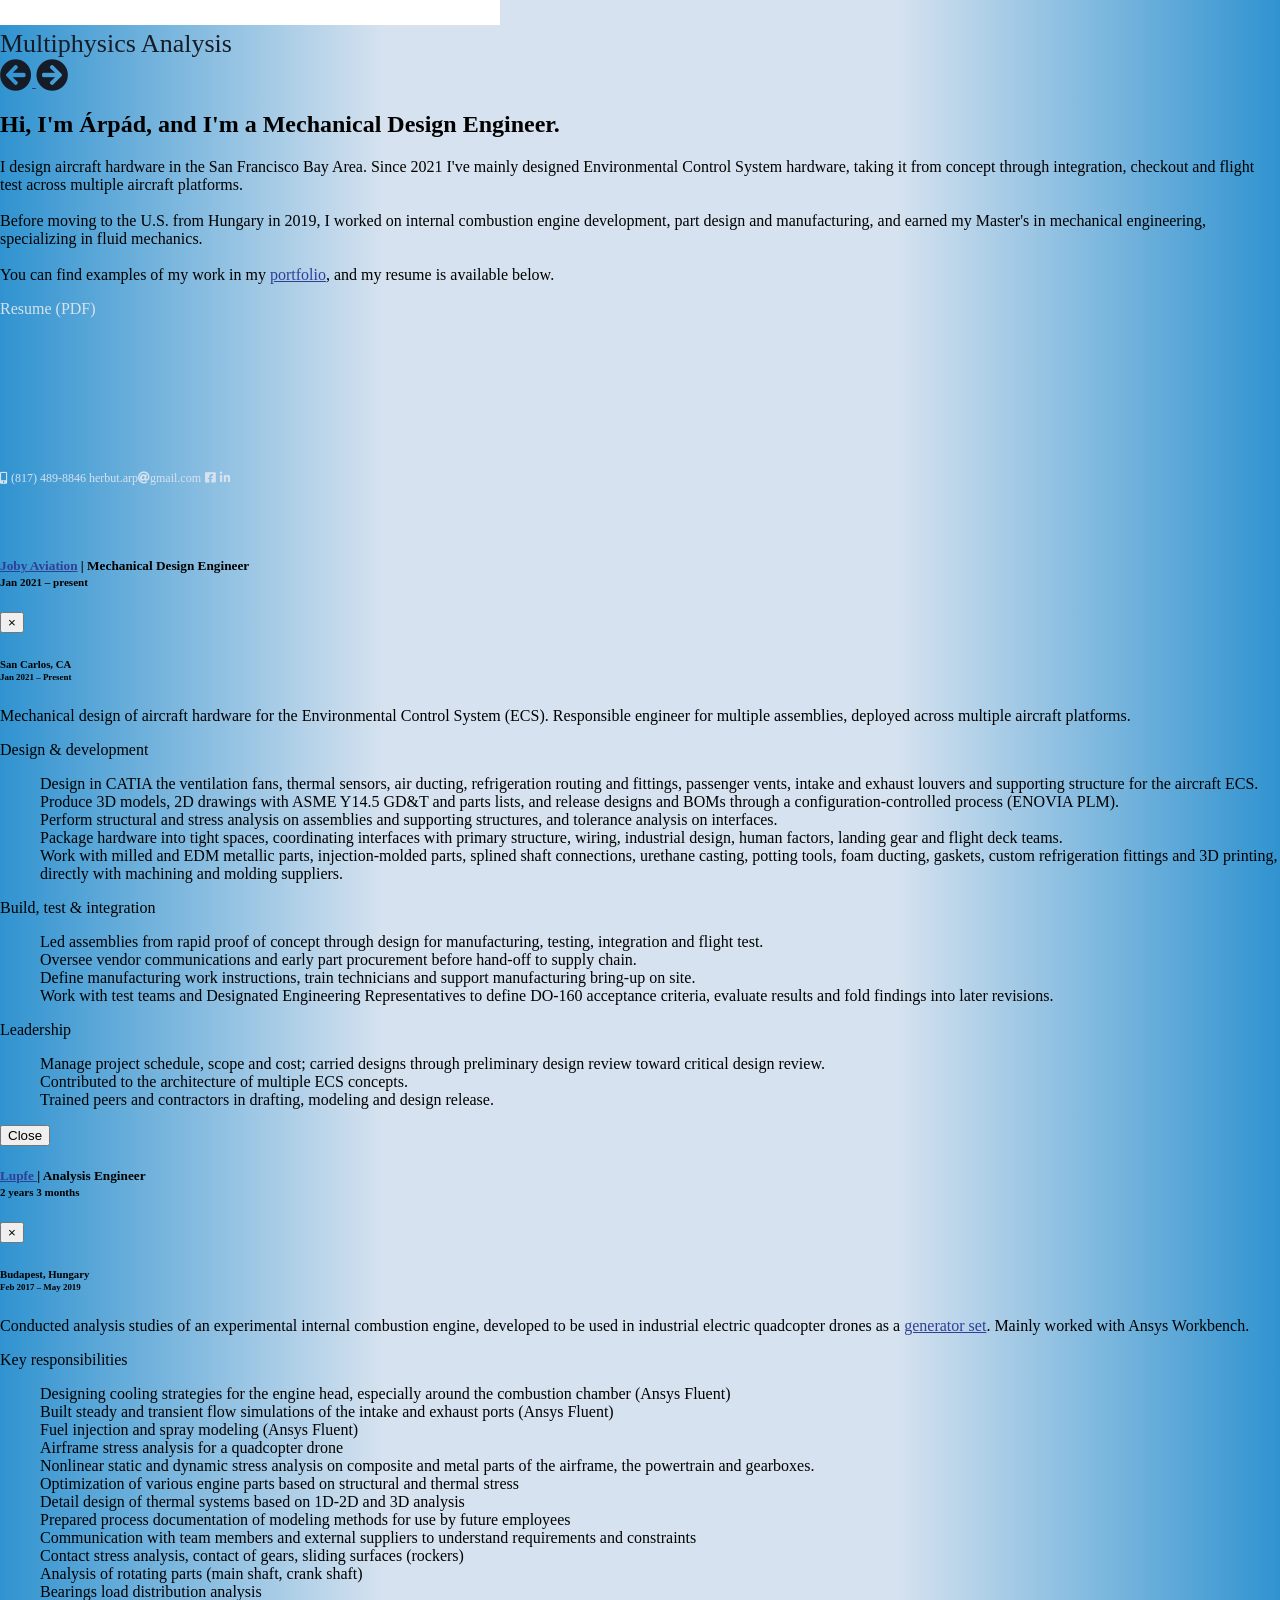
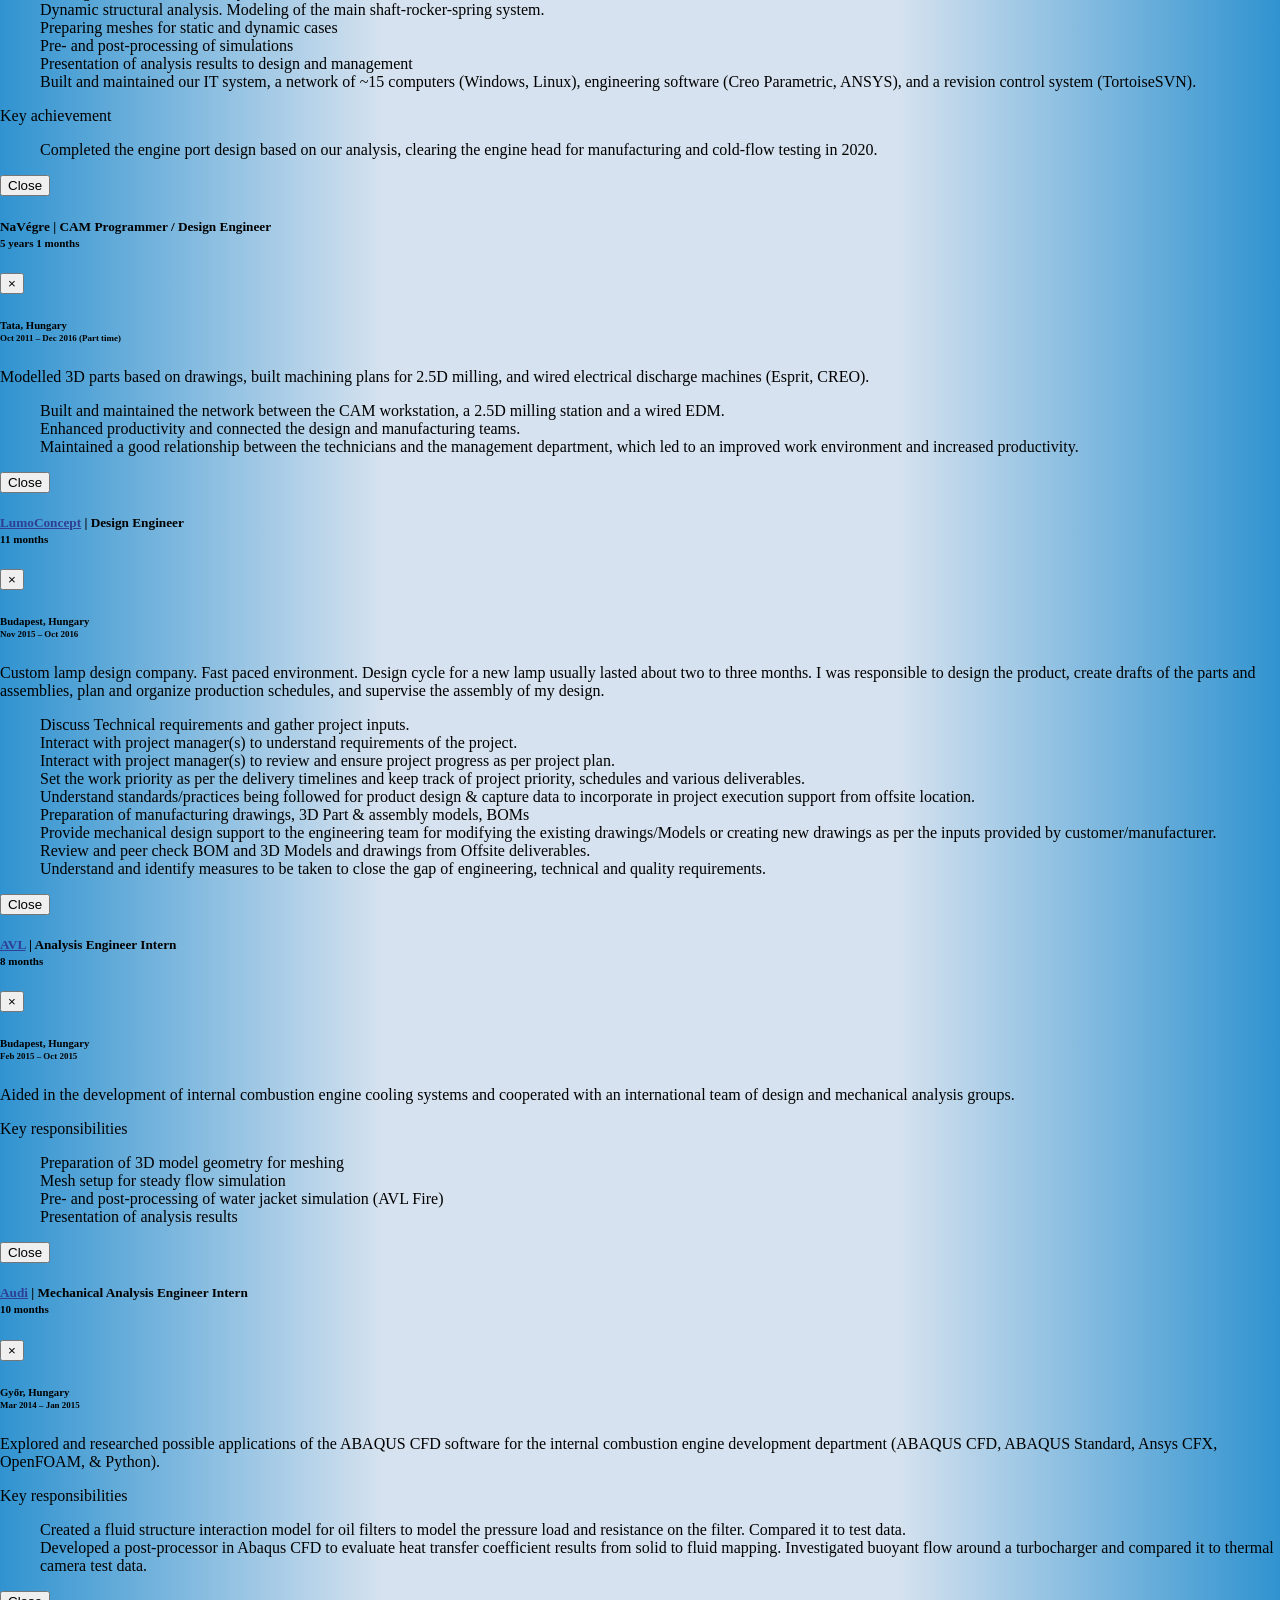
==== commit 29c1862c: "Invert page gradient: light center, darker sides One site-wide gradient on the page background (body" ====
--- a/index.html
+++ b/index.html
@@ -22,7 +22,7 @@
     />
     <link rel="icon" href="/img/favicon.ico" type="image/x-icon" />
     <link rel="stylesheet" href="/css/bootstrap.min.css" />
-    <link rel="stylesheet" href="/css/mainStyles.css?v=2" />
+    <link rel="stylesheet" href="/css/mainStyles.css?v=4" />
     <link
       rel="stylesheet"
       href="https://use.fontawesome.com/releases/v5.8.2/css/all.css"
--- a/css/mainStyles.css
+++ b/css/mainStyles.css
@@ -64,14 +64,17 @@
   color: var(--main-light);
 }
 
+/* Page background: the one site-wide gradient (every page's <body> has
+   .bg-light). Lightest in the middle where the text sits, darker at the
+   sides. .bg-grad boxes are transparent so the gradient stays seamless. */
 .bg-light {
   background: linear-gradient(
     90deg,
-    var(--main-white),
-    var(--main-white),
-    var(--main-white),
-    var(--main-white)
-  );
+    var(--main-neutral) 0%,
+    var(--main-white) 30%,
+    var(--main-white) 70%,
+    var(--main-neutral) 100%
+  ) !important;
 }
 
 .main-neutral {
@@ -86,71 +89,34 @@
   color: var(--main-black);
 }
 
-.bg-grad {
-  background: linear-gradient(
-    90deg,
-    var(--main-white),
-    var(--main-neutral),
-    var(--main-white)
-  );
-}
-
-/* Link Style */
-
-/* General */
-
-/* unvisited link */
-a:link {
-  color: var(--main-neutral);
-}
-
-/* visited link */
+.bg-grad,
+.jumbotron {
+  background: transparent;
+}
+
+/* Link Style: dark blue reads well on the light page background */
+
+a:link,
 a:visited {
-  color: var(--main-neutral);
-}
-
-/* mouse over link */
-a:hover {
   color: var(--main-dark);
 }
 
-/* selected link */
+a:hover,
 a:active {
+  color: var(--main-black);
+}
+
+/* In-text links (.atag): same color, underlined so they're findable */
+a.atag:link,
+a.atag:visited {
   color: var(--main-dark);
-}
-
-a.atag:link {
-  color: var(--main-white);
-}
-
-a.atag:visited {
-  color: var(--main-white);
-}
-
-a.atag:hover {
-  color: var(--main-black);
-}
-
-/* Custom .atag */
-
+  font-weight: 500;
+  text-decoration: underline;
+}
+
+a.atag:hover,
 a.atag:active {
-  color: var(--main-dark);
-}
-
-a.atag:link {
-  color: var(--main-white);
-}
-
-a.atag:visited {
-  color: var(--main-white);
-}
-
-a.atag:hover {
-  color: var(--main-black);
-}
-
-a.atag:active {
-  color: var(--main-dark);
+  color: var(--main-black);
 }
 
 /* Custom .btn */
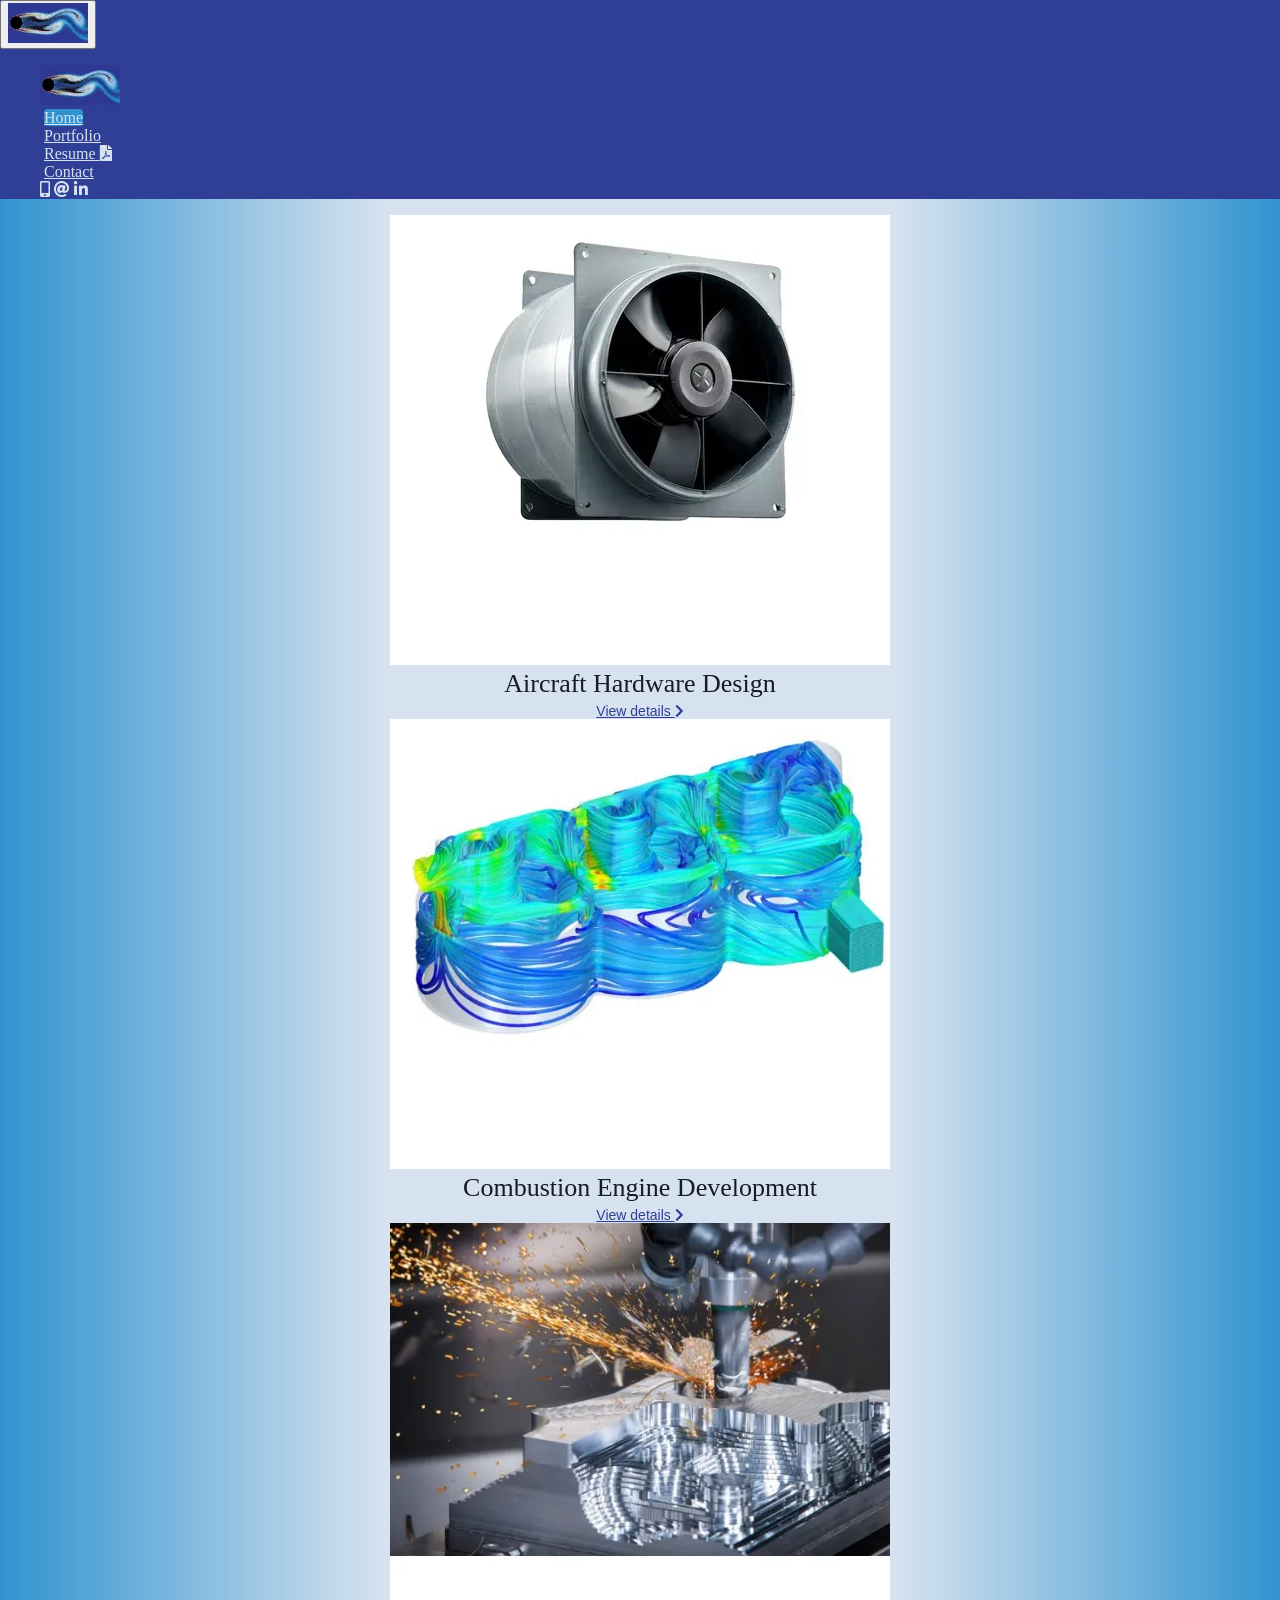
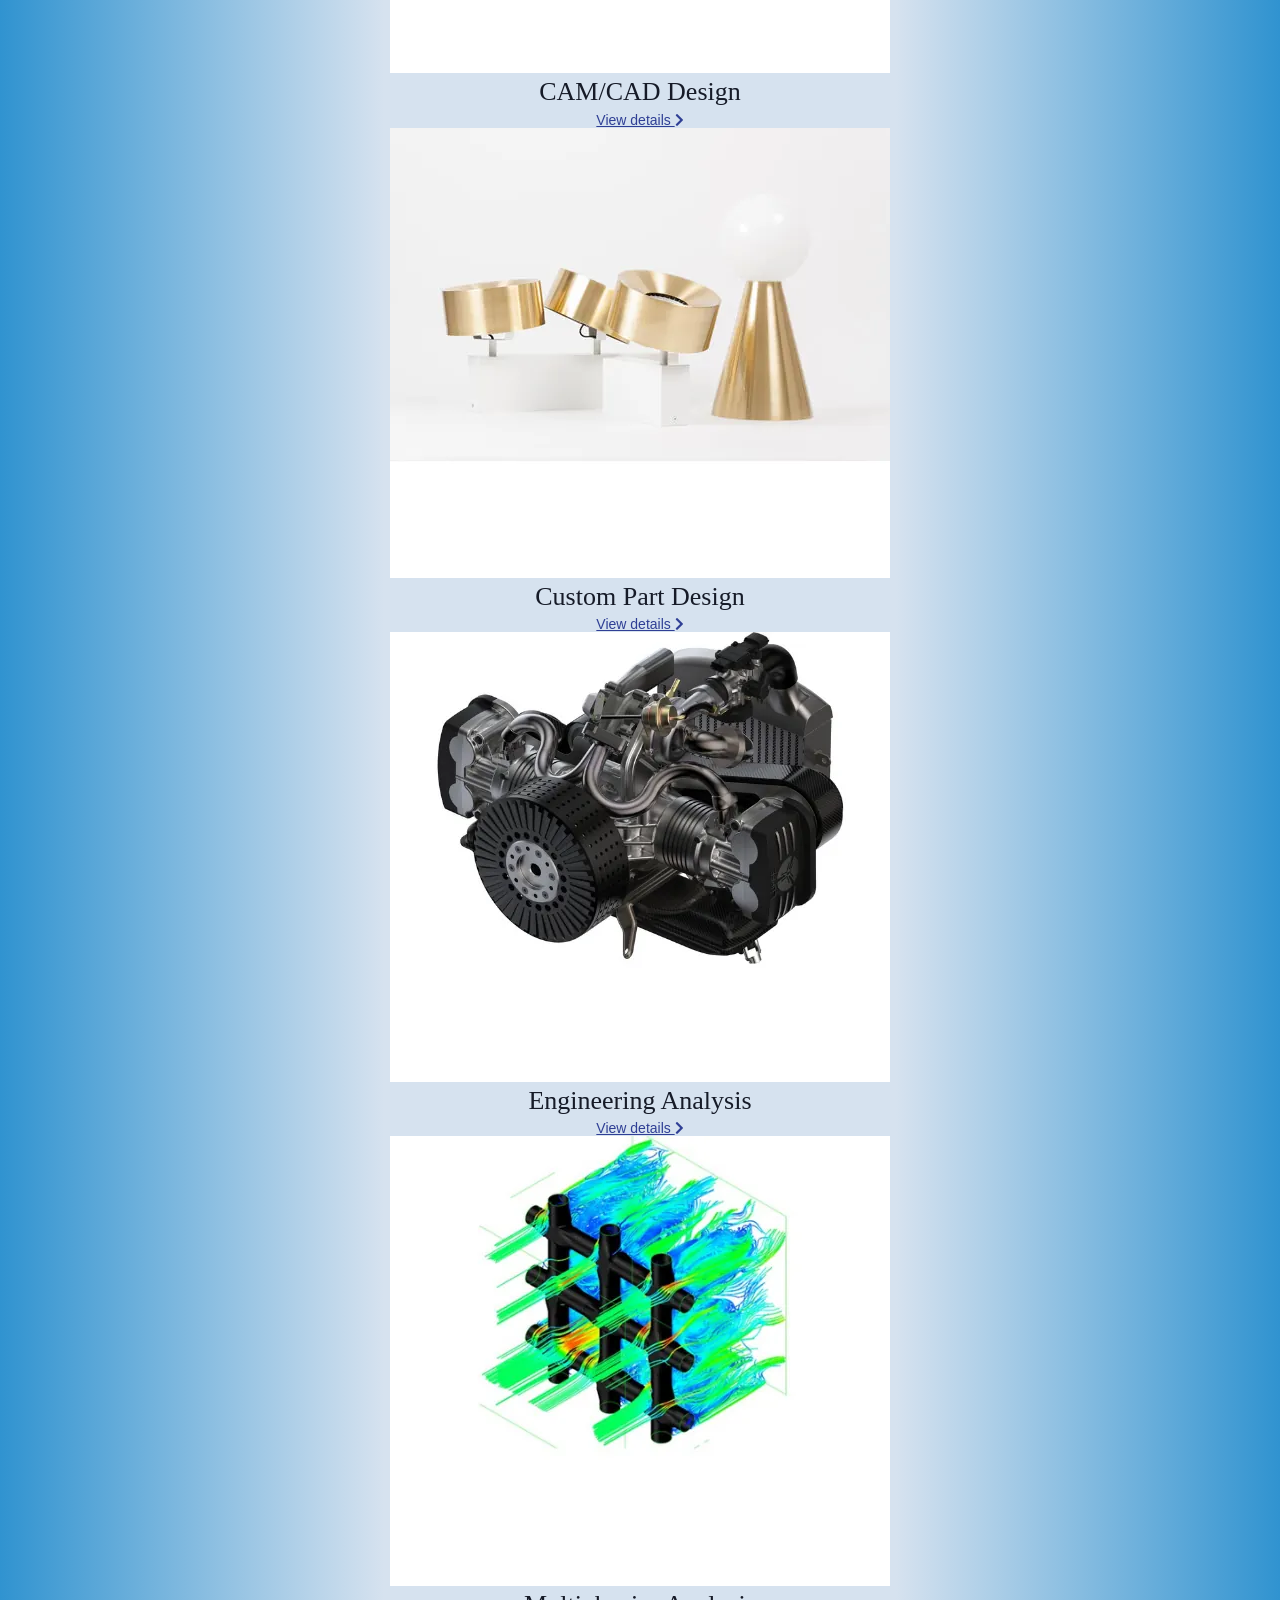
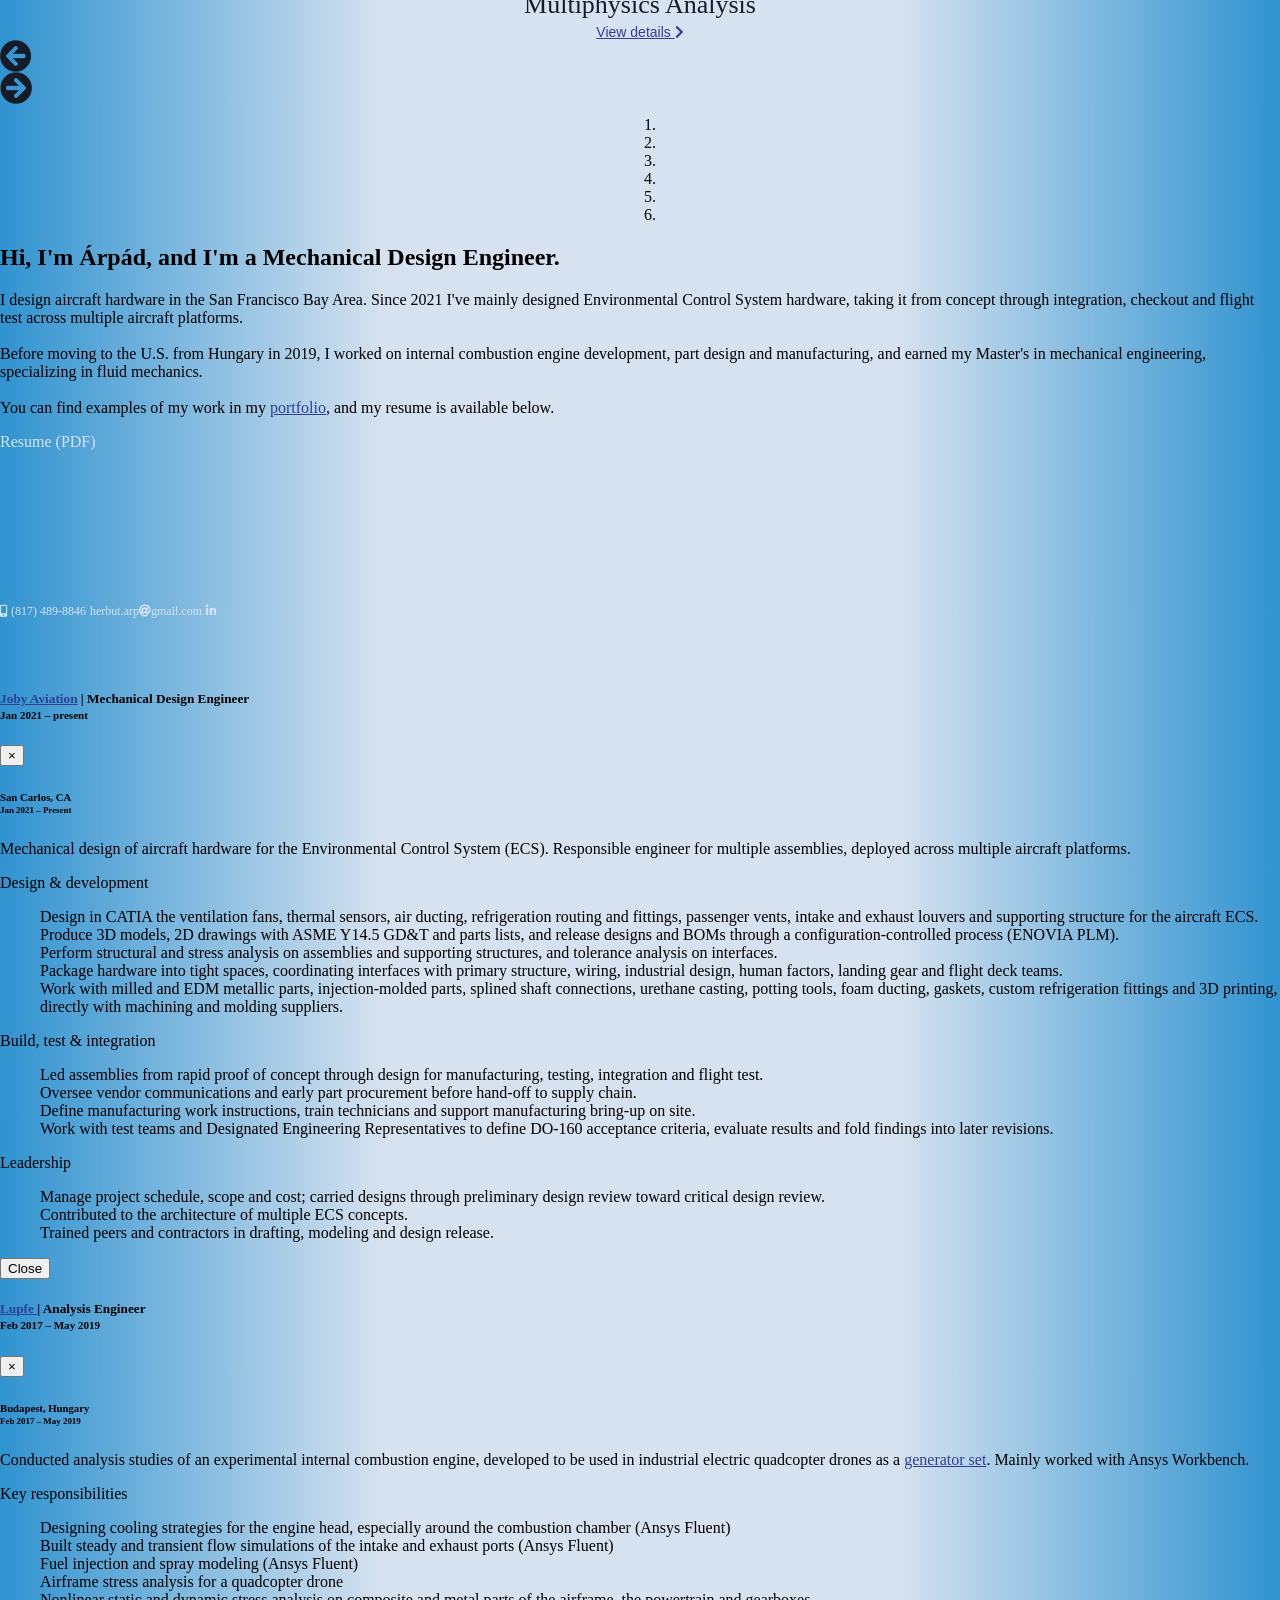
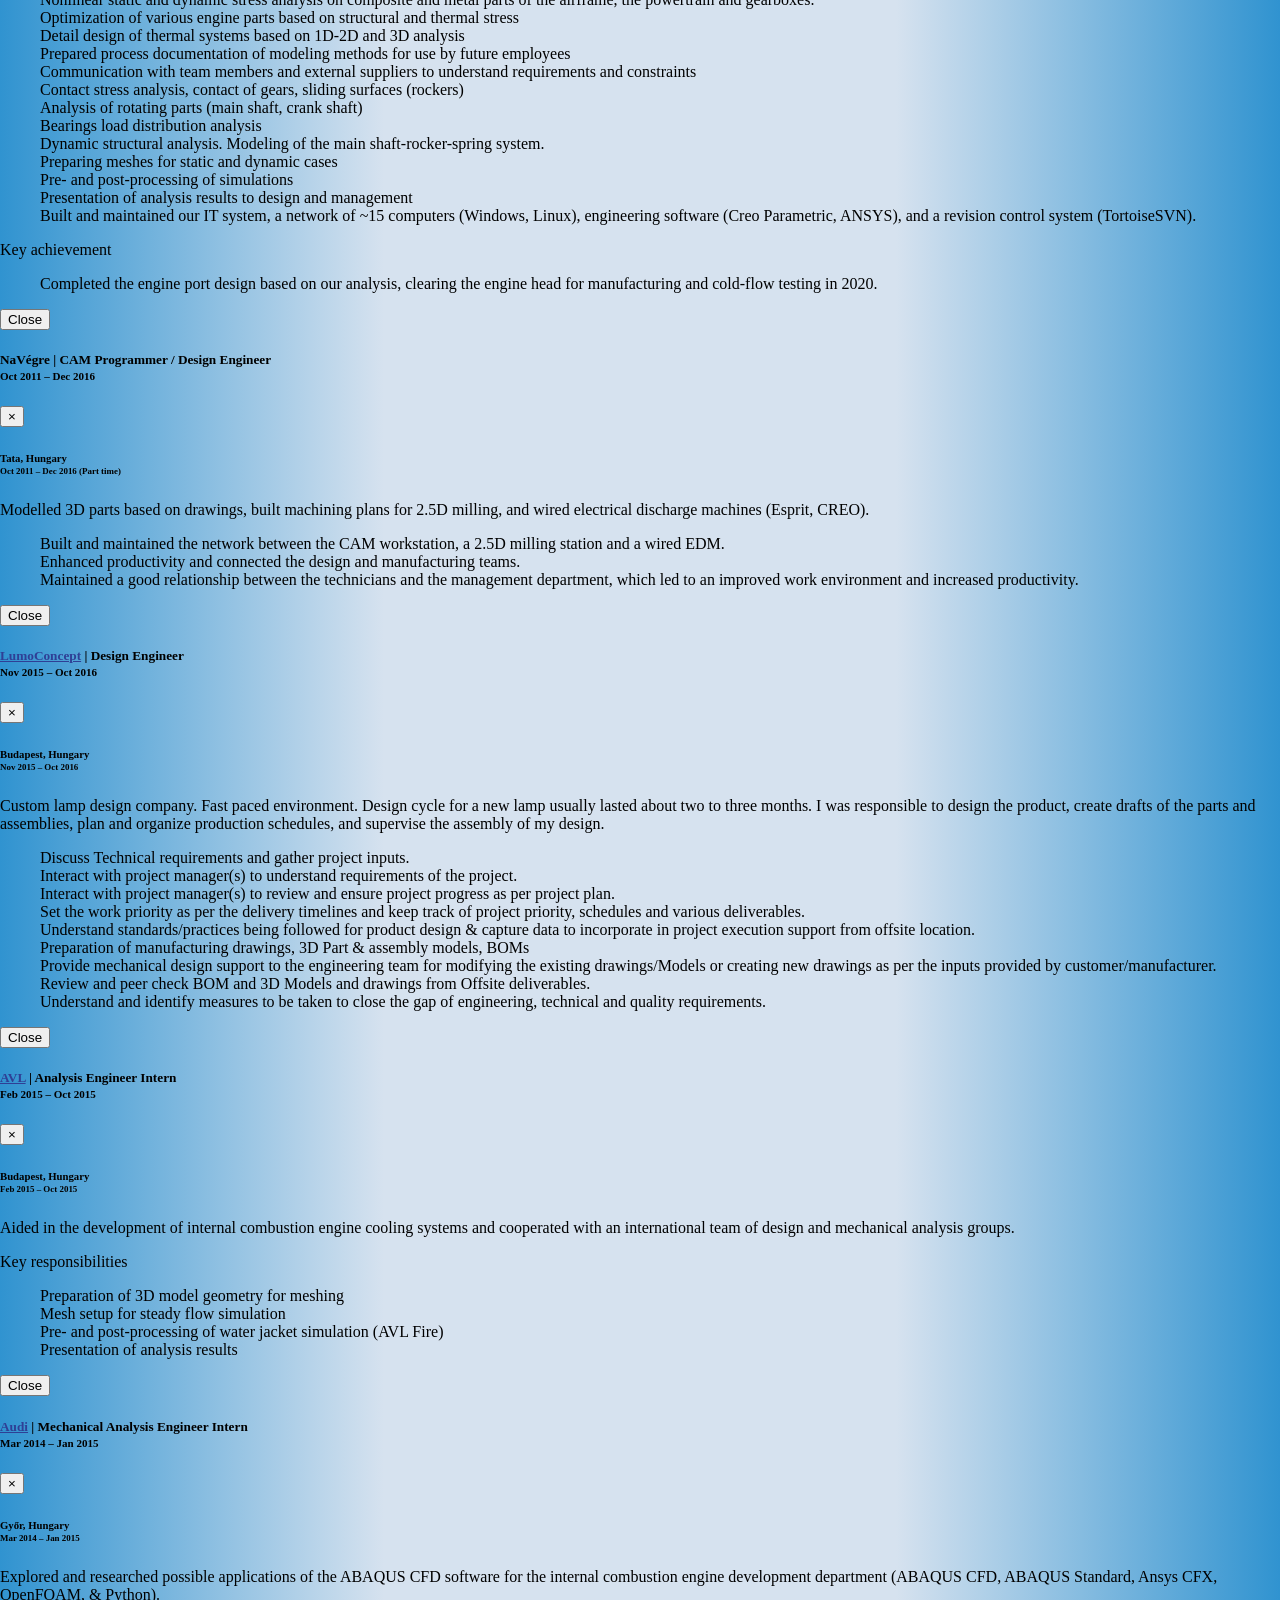
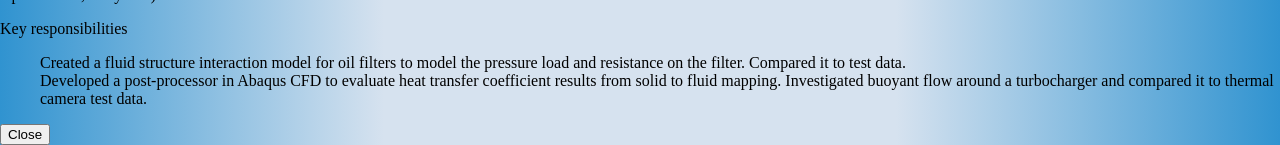
==== commit f0d5a799: "Apply UI review: clearer nav, readable hovers, accessible carousel - Navbar: Home, Portfolio, Resume" ====
--- a/index.html
+++ b/index.html
@@ -22,7 +22,7 @@
     />
     <link rel="icon" href="/img/favicon.ico" type="image/x-icon" />
     <link rel="stylesheet" href="/css/bootstrap.min.css" />
-    <link rel="stylesheet" href="/css/mainStyles.css?v=4" />
+    <link rel="stylesheet" href="/css/mainStyles.css?v=6" />
     <link
       rel="stylesheet"
       href="https://use.fontawesome.com/releases/v5.8.2/css/all.css"
@@ -33,73 +33,47 @@
   <body class="bg-light">
     <!-- Navbar (shared: keep in sync across pages) -->
     <div class="navbar_wraper">
-      <nav class="navbar navbar-expand-lg navbar-light rounded">
+      <nav class="navbar navbar-expand-lg navbar-light rounded" aria-label="Main">
         <button
           class="navbar-toggler"
           type="button"
           data-toggle="collapse"
-          data-target="#navbarsExample10"
-          aria-controls="navbarsExample10"
+          data-target="#mainNav"
+          aria-controls="mainNav"
           aria-expanded="false"
           aria-label="Toggle navigation"
         >
           <span class="navbar-toggler-icon"></span>
           <img src="/img/Logo.webp" width="80" height="40" alt="" />
         </button>
-        <div
-          class="collapse navbar-collapse justify-content-md-center"
-          id="navbarsExample10"
-        >
+        <div class="collapse navbar-collapse justify-content-md-center" id="mainNav">
           <ul class="navbar-nav navbar_links">
-            <img
-              src="/img/Logo.webp"
-              width="80"
-              height="40"
-              alt="Arpad Herbut logo"
-              class="collapse navbar-collapse"
-            />
+            <li class="nav-item d-none d-lg-block">
+              <a href="/" class="navbar-brand-link" aria-label="Home"
+                ><img src="/img/Logo.webp" width="80" height="40" alt="Arpad Herbut logo"
+              /></a>
+            </li>
             <li class="nav-item">
-              <a class="nav-link active" href="/" aria-current="page"
-                >Home <span class="sr-only">(current)</span></a
-              >
+              <a class="nav-link active" href="/" aria-current="page">Home</a>
+            </li>
+            <li class="nav-item">
+              <a class="nav-link" href="/portfolio">Portfolio</a>
+            </li>
+            <li class="nav-item">
+              <a class="nav-link" href="/download/Resume-Arpad_Herbut.pdf" target="_blank" rel="noopener">Resume <i class="fas fa-file-pdf" aria-hidden="true"></i></a>
             </li>
             <li class="nav-item">
               <a class="nav-link" href="/contact">Contact</a>
             </li>
-            <li class="nav-item dropdown">
-              <a
-                class="nav-link dropdown-toggle"
-                href="#"
-                id="dropdown10"
-                data-toggle="dropdown"
-                aria-haspopup="true"
-                aria-expanded="false"
-                >Work Experience</a
-              >
-              <div class="dropdown-menu" aria-labelledby="dropdown10">
-                <a class="dropdown-item" href="/portfolio">Portfolio</a>
-                <a
-                  class="dropdown-item"
-                  href="/download/Resume-Arpad_Herbut.pdf"
-                  target="_blank"
-                  rel="noopener"
-                  >Resume <i class="fas fa-file-pdf"></i
-                ></a>
-                <a class="dropdown-item" href="/webdev">Web Development</a>
-              </div>
-            </li>
-            <li class="nav-item">
-              <a
-                href="tel:817-489-8846"
-                class="btn contact-details main-white"
-                aria-label="Call"
-                ><i class="fas fa-mobile-alt"></i>
-              </a>
-              <a
-                href="mailto:herbut.arp@gmail.com"
-                class="btn contact-details main-white"
-                aria-label="E-mail"
-                ><i class="fas fa-at"></i
+            <li class="nav-item nav-icons">
+              <a href="tel:817-489-8846" class="btn contact-details main-white" aria-label="Call (817) 489-8846"
+                ><i class="fas fa-mobile-alt" aria-hidden="true"></i
+              ></a>
+              <a href="mailto:herbut.arp@gmail.com" class="btn contact-details main-white" aria-label="E-mail herbut.arp@gmail.com"
+                ><i class="fas fa-at" aria-hidden="true"></i
+              ></a>
+              <a href="https://linkedin.com/in/arpadherbut" target="_blank" rel="noopener" class="btn contact-details main-white" aria-label="LinkedIn"
+                ><i class="fab fa-linkedin-in" aria-hidden="true"></i
               ></a>
             </li>
           </ul>
@@ -116,7 +90,7 @@
             <div
               id="carouselExampleIndicators"
               class="carousel slide"
-              data-ride="carousel"
+              data-interval="false"
             >
               <ol class="carousel-indicators">
                 <li data-target="#carouselExampleIndicators" data-slide-to="0" class="active"></li>
@@ -128,78 +102,96 @@
               </ol>
               <div class="container b">
                 <div class="carousel-inner">
-                  <div class="carousel-item active" data-toggle="modal" data-target="#JobyModal">
-                    <img
-                      class="d-block w-50 mx-auto img-thumbnail"
-                      src="/img/fan-slide-500x450px.webp"
-                      width="500"
-                      height="450"
-                      fetchpriority="high"
-                      alt="Axial cooling fan"
-                    />
-                    <div class="carousel-caption d-none d-md-block robo_bold_26">
-                      Aircraft Hardware Design
-                    </div>
+                  <div class="carousel-item active">
+                    <button type="button" class="slide-button" data-toggle="modal" data-target="#JobyModal">
+                      <img
+                        class="d-block mx-auto img-thumbnail slide-img"
+                          src="/img/fan-slide-500x450px.webp"
+                          width="500"
+                          height="450"
+                          fetchpriority="high"
+                          alt="Axial cooling fan"
+                        />
+                      <span class="carousel-caption slide-caption">
+                        <span class="slide-title robo_bold_26">Aircraft Hardware Design</span>
+                        <span class="slide-hint">View details <i class="fas fa-chevron-right" aria-hidden="true"></i></span>
+                      </span>
+                    </button>
                   </div>
-                  <div class="carousel-item" data-toggle="modal" data-target="#AVLModal">
-                    <img
-                      class="d-block w-50 mx-auto img-thumbnail"
-                      src="/img/CFD-Cylinder-Head-Cooling_Sized-500x450px.webp"
-                      width="500"
-                      height="450"
-                      alt="CFD simulation of cylinder head cooling"
-                    />
-                    <div class="carousel-caption d-none d-md-block robo_bold_26">
-                      Combustion Engine Development
-                    </div>
+                  <div class="carousel-item">
+                    <button type="button" class="slide-button" data-toggle="modal" data-target="#AVLModal">
+                      <img
+                        class="d-block mx-auto img-thumbnail slide-img"
+                          src="/img/CFD-Cylinder-Head-Cooling_Sized-500x450px.webp"
+                          width="500"
+                          height="450"
+                          alt="CFD simulation of cylinder head cooling"
+                        />
+                      <span class="carousel-caption slide-caption">
+                        <span class="slide-title robo_bold_26">Combustion Engine Development</span>
+                        <span class="slide-hint">View details <i class="fas fa-chevron-right" aria-hidden="true"></i></span>
+                      </span>
+                    </button>
                   </div>
-                  <div class="carousel-item" data-toggle="modal" data-target="#NaVegreModal">
-                    <img
-                      class="d-block w-50 mx-auto img-thumbnail"
-                      src="/img/cnc_machine_Sized-500x450px.webp"
-                      width="500"
-                      height="450"
-                      alt="CNC machine"
-                    />
-                    <div class="carousel-caption d-none d-md-block robo_bold_26">
-                      CAM/CAD Design
-                    </div>
+                  <div class="carousel-item">
+                    <button type="button" class="slide-button" data-toggle="modal" data-target="#NaVegreModal">
+                      <img
+                        class="d-block mx-auto img-thumbnail slide-img"
+                          src="/img/cnc_machine_Sized-500x450px.webp"
+                          width="500"
+                          height="450"
+                          alt="CNC machine"
+                        />
+                      <span class="carousel-caption slide-caption">
+                        <span class="slide-title robo_bold_26">CAM/CAD Design</span>
+                        <span class="slide-hint">View details <i class="fas fa-chevron-right" aria-hidden="true"></i></span>
+                      </span>
+                    </button>
                   </div>
-                  <div class="carousel-item" data-toggle="modal" data-target="#LumoConceptModal">
-                    <img
-                      class="d-block w-50 mx-auto img-thumbnail"
-                      src="/img/lumoconcept-500x450px.webp"
-                      width="500"
-                      height="450"
-                      alt="LumoConcept custom lamp design"
-                    />
-                    <div class="carousel-caption d-none d-md-block robo_bold_26">
-                      Custom Part Design
-                    </div>
+                  <div class="carousel-item">
+                    <button type="button" class="slide-button" data-toggle="modal" data-target="#LumoConceptModal">
+                      <img
+                        class="d-block mx-auto img-thumbnail slide-img"
+                          src="/img/lumoconcept-500x450px.webp"
+                          width="500"
+                          height="450"
+                          alt="LumoConcept custom lamp design"
+                        />
+                      <span class="carousel-caption slide-caption">
+                        <span class="slide-title robo_bold_26">Custom Part Design</span>
+                        <span class="slide-hint">View details <i class="fas fa-chevron-right" aria-hidden="true"></i></span>
+                      </span>
+                    </button>
                   </div>
-                  <div class="carousel-item" data-toggle="modal" data-target="#LupfeModal">
-                    <img
-                      class="d-block w-50 mx-auto img-thumbnail"
-                      src="/img/Lupfe-Sized-500x450px.webp"
-                      width="500"
-                      height="450"
-                      alt="Lupfe engine analysis"
-                    />
-                    <div class="carousel-caption d-none d-md-block robo_bold_26">
-                      Engineering Analysis
-                    </div>
+                  <div class="carousel-item">
+                    <button type="button" class="slide-button" data-toggle="modal" data-target="#LupfeModal">
+                      <img
+                        class="d-block mx-auto img-thumbnail slide-img"
+                          src="/img/Lupfe-Sized-500x450px.webp"
+                          width="500"
+                          height="450"
+                          alt="Lupfe engine analysis"
+                        />
+                      <span class="carousel-caption slide-caption">
+                        <span class="slide-title robo_bold_26">Engineering Analysis</span>
+                        <span class="slide-hint">View details <i class="fas fa-chevron-right" aria-hidden="true"></i></span>
+                      </span>
+                    </button>
                   </div>
-                  <div class="carousel-item" data-toggle="modal" data-target="#AudiModal">
-                    <img
-                      class="d-block w-50 mx-auto img-thumbnail"
-                      src="/img/oilfilter-Sized-500x450px.webp"
-                      width="500"
-                      height="450"
-                      alt="Oil filter multiphysics simulation"
-                    />
-                    <div class="carousel-caption d-none d-md-block robo_bold_26">
-                      Multiphysics Analysis
-                    </div>
+                  <div class="carousel-item">
+                    <button type="button" class="slide-button" data-toggle="modal" data-target="#AudiModal">
+                      <img
+                        class="d-block mx-auto img-thumbnail slide-img"
+                          src="/img/oilfilter-Sized-500x450px.webp"
+                          width="500"
+                          height="450"
+                          alt="Oil filter multiphysics simulation"
+                        />
+                      <span class="carousel-caption slide-caption">
+                        <span class="slide-title robo_bold_26">Multiphysics Analysis</span>
+                        <span class="slide-hint">View details <i class="fas fa-chevron-right" aria-hidden="true"></i></span>
+                      </span>
+                    </button>
                   </div>
                 </div>
               </div>
@@ -229,7 +221,7 @@
             <h1 class="card-title h3 my-4 bg">
               <strong>Hi, I'm Árpád, and I'm a Mechanical Design Engineer.</strong>
             </h1>
-            <p class="card-text py-2 text-justify col-md-8 mx-auto">
+            <p class="card-text py-2 col-md-8 mx-auto">
               I design aircraft hardware in the San Francisco Bay Area. Since 2021 I've mainly designed Environmental Control System hardware,
               taking it from concept through integration, checkout and flight test across multiple aircraft platforms.<br /><br />
               Before moving to the U.S. from Hungary in 2019, I worked on internal combustion engine development,
@@ -248,29 +240,15 @@
               <footer class="footer mt-auto py-3 text-md-right">
                 <div class="container">
                   <a href="tel:817-489-8846" class="btn contact-details robo_bold_12 bg-dark"
-                    ><i class="fas fa-mobile-alt"></i> (817) 489-8846
-                  </a>
-                  <a
-                    href="mailto:herbut.arp@gmail.com"
+                    ><i class="fas fa-mobile-alt" aria-hidden="true"></i> (817) 489-8846</a
+                  >
+                  <a href="mailto:herbut.arp@gmail.com" class="btn contact-details robo_bold_12 bg-dark"
+                    >herbut.arp<i class="fas fa-at" aria-hidden="true"></i>gmail.com</a
+                  >
+                  <a href="https://linkedin.com/in/arpadherbut" target="_blank" rel="noopener" aria-label="LinkedIn"
                     class="btn contact-details robo_bold_12 bg-dark"
-                    >herbut.arp<i class="fas fa-at"></i>gmail.com</a
-                  >
-                  <a
-                    href="https://facebook.com/arpadherbut"
-                    target="_blank"
-                    rel="noopener"
-                    aria-label="Facebook"
-                    class="btn contact-details robo_bold_12 bg-dark"
-                    ><i class="fab fa-facebook-square"></i
+                    ><i class="fab fa-linkedin-in" aria-hidden="true"></i
                   ></a>
-                  <a
-                    href="https://linkedin.com/in/arpadherbut"
-                    target="_blank"
-                    rel="noopener"
-                    aria-label="LinkedIn"
-                    class="btn contact-details robo_bold_12 bg-dark"
-                    ><i class="fab fa-linkedin-in"></i>
-                  </a>
                 </div>
               </footer>
             </div>
@@ -406,7 +384,7 @@
             <h5 class="modal-title" id="LupfeModalLabel">
               <a href="https://www.lupfe.com/" target="_blank" rel="noopener">Lupfe </a>|
               Analysis Engineer <br /><small class="text-muted"
-                >2 years 3 months</small
+                >Feb 2017 – May 2019</small
               >
             </h5>
             <button
@@ -516,7 +494,7 @@
           <div class="modal-header">
             <h5 class="modal-title" id="NaVegreModalLabel">
               NaVégre | CAM Programmer / Design Engineer <br /><small class="text-muted"
-                >5 years 1 months</small
+                >Oct 2011 – Dec 2016</small
               >
             </h5>
             <button
@@ -580,7 +558,7 @@
               <a href="https://www.lumoconcept.com/" target="_blank" rel="noopener"
                 >LumoConcept</a
               >
-              | Design Engineer <br /><small class="text-muted">11 months</small>
+              | Design Engineer <br /><small class="text-muted">Nov 2015 – Oct 2016</small>
             </h5>
             <button
               type="button"
@@ -670,7 +648,7 @@
                 >AVL</a
               >
               | Analysis Engineer Intern<br /><small class="text-muted"
-                >8 months</small
+                >Feb 2015 – Oct 2015</small
               >
             </h5>
             <button
@@ -727,7 +705,7 @@
             <h5 class="modal-title" id="AudiModalLabel">
               <a href="https://audi.hu/en/" target="_blank" rel="noopener">Audi</a> | Mechanical
               Analysis Engineer Intern<br /><small class="text-muted"
-                >10 months</small
+                >Mar 2014 – Jan 2015</small
               >
             </h5>
             <button
--- a/css/mainStyles.css
+++ b/css/mainStyles.css
@@ -121,24 +121,95 @@
 
 /* Custom .btn */
 
+/* Dark buttons keep light text in every state; hover/focus shifts the
+   background to the brand blue instead of dimming the text. */
+a.btn:link,
+a.btn:visited,
+a.btn:hover,
+a.btn:focus,
 a.btn:active {
+  color: var(--main-white);
+}
+
+a.btn.bg-dark:hover,
+a.btn.bg-dark:focus {
+  background-color: var(--main-dark) !important;
+}
+
+/* Navbar icon buttons (phone, e-mail, LinkedIn) */
+.navbar a.btn.contact-details:hover,
+.navbar a.btn.contact-details:focus {
+  background-color: rgba(255, 255, 255, 0.15);
+}
+
+/* Visible keyboard focus everywhere */
+a:focus-visible,
+button:focus-visible {
+  outline: 3px solid var(--main-light);
+  outline-offset: 2px;
+}
+
+/* Body text: left-aligned (justified text leaves gaps on phones) */
+.card-text,
+.modal-body {
+  text-align: left;
+}
+
+/* Portfolio card "Details" buttons: full-size tap target, readable */
+.details-btn {
+  min-height: 44px;
+  min-width: 96px;
+}
+.card-footer small.text-muted {
+  color: #495057 !important;
+}
+
+/* Home carousel: each slide is a button that opens the role's details */
+.slide-button {
+  display: block;
+  width: 100%;
+  padding: 0;
+  border: 0;
+  background: none;
+  cursor: pointer;
+}
+.slide-img {
+  width: 100%;
+  max-width: 500px;
+  height: auto;
+}
+.slide-caption {
+  display: block;
+  right: 0;
+  left: 0;
+  bottom: 28px;
+  padding: 0 8px;
+}
+.slide-title {
+  display: block;
+  line-height: 1.2;
+}
+.slide-hint {
+  display: inline-block;
+  margin-top: 4px;
+  font-size: 14px;
   color: var(--main-dark);
-}
-
-a.btn:link {
-  color: var(--main-white);
-}
-
-a.btn:visited {
-  color: var(--main-white);
-}
-
-a.btn:hover {
-  color: var(--main-neutral);
-}
-
-a.btn:active {
-  color: var(--main-dark);
+  text-decoration: underline;
+}
+.slide-button:hover .slide-hint,
+.slide-button:focus .slide-hint {
+  color: var(--main-black);
+}
+@media (max-width: 575px) {
+  .slide-caption {
+    bottom: 22px;
+  }
+  .slide-title.robo_bold_26 {
+    font-size: 18px;
+  }
+  .slide-hint {
+    font-size: 13px;
+  }
 }
 
 /* Fonts */
@@ -291,10 +362,6 @@
   }
 }
 
-/*.header {
-  background-image: url("/img/fluid_background.jpg");
-}*/
-
 /* Navbar */
 
 .navbar {
@@ -322,9 +389,10 @@
   border-radius: 0.25rem;
   margin: 0 0.25em;
 }
-.navbar .navbar-nav .nav-link:not(.disabled):hover,
-.navbar .navbar-nav .nav-link:not(.disabled):focus {
-  color: var(--main-black);
+.navbar .navbar-nav .nav-link:not(.disabled):not(.active):hover,
+.navbar .navbar-nav .nav-link:not(.disabled):not(.active):focus {
+  color: var(--main-white);
+  background-color: rgba(255, 255, 255, 0.15);
 }
 .navbar .navbar-nav .dropdown-menu {
   background-color: var(--main-dark);
@@ -522,6 +590,17 @@
   background-color: var(--main-black);
 }
 
+/* Indicator bars sit below the slide image, not over the caption */
+#carouselExampleIndicators {
+  display: flex;
+  flex-direction: column;
+}
+#carouselExampleIndicators .carousel-indicators {
+  position: static;
+  order: 2;
+  margin: 12px auto 0;
+}
+
 /* TODO Custom Button Class */
 
 /* Media */
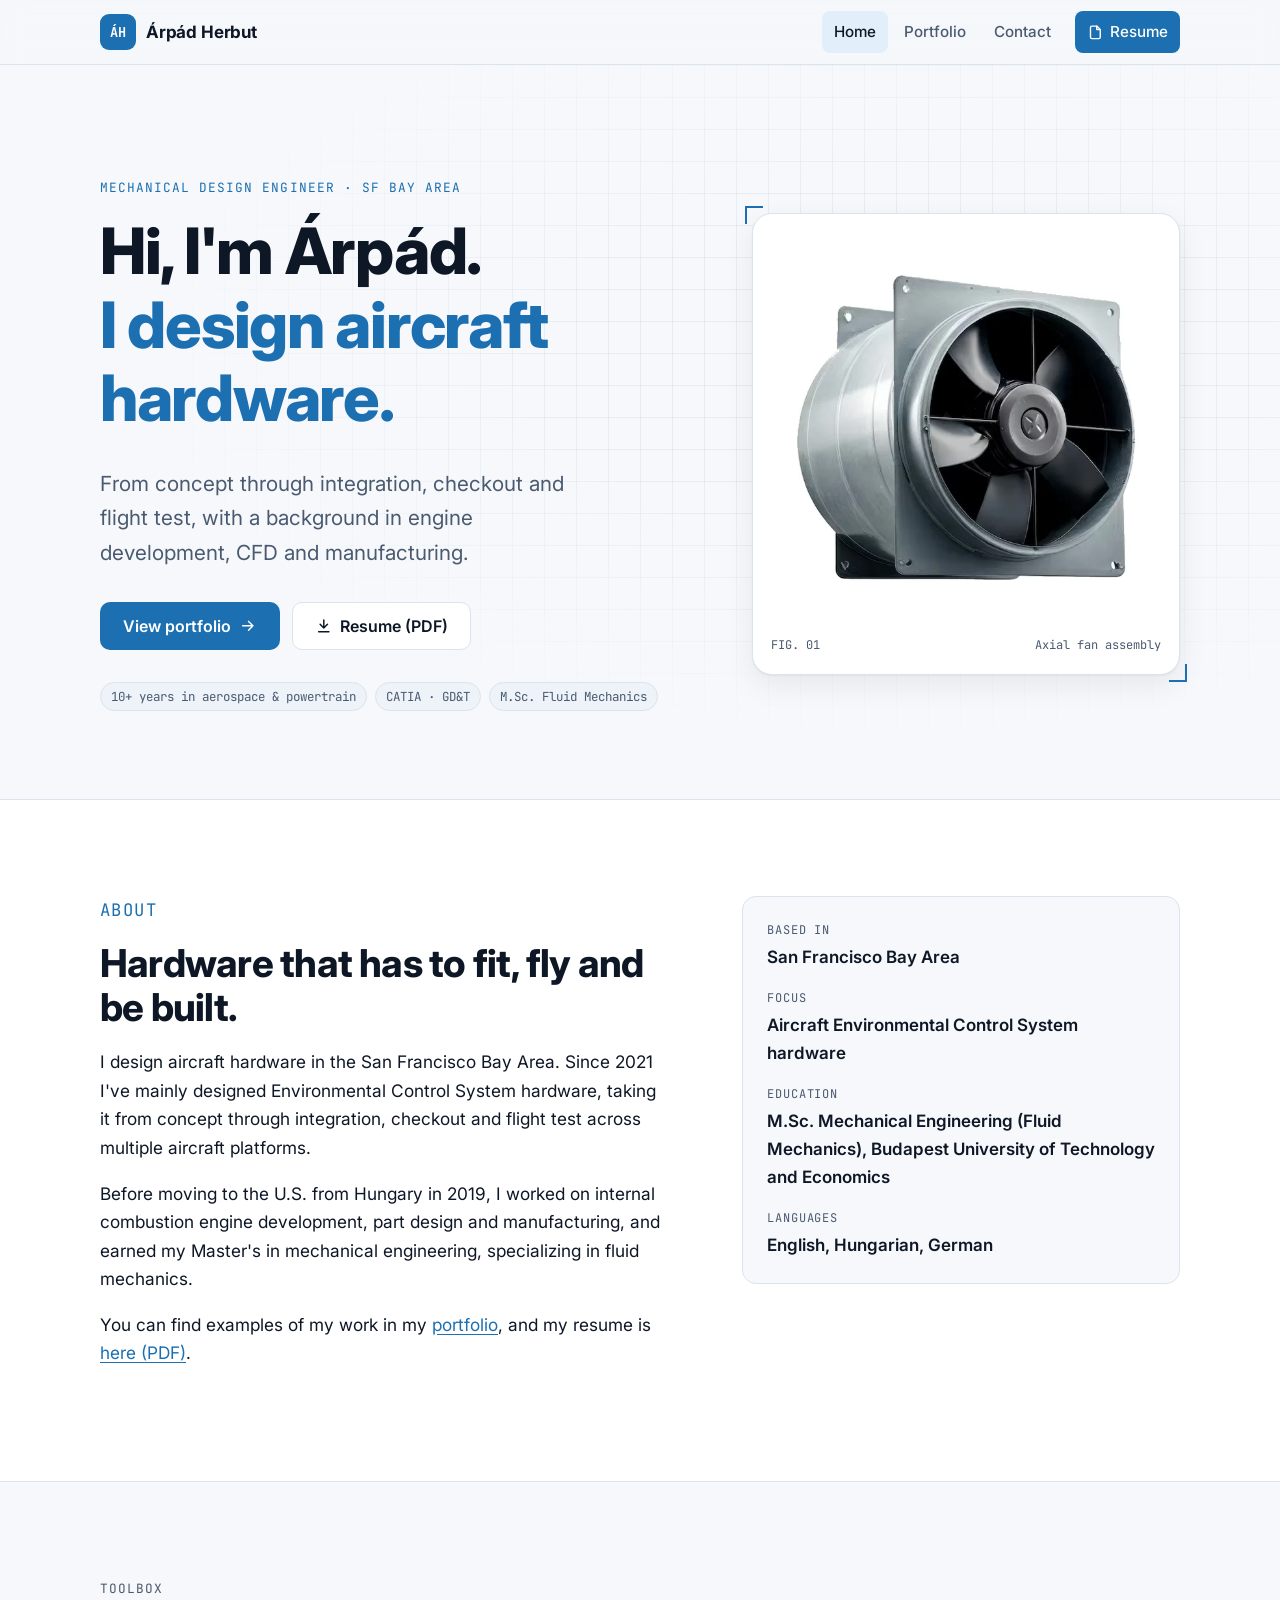
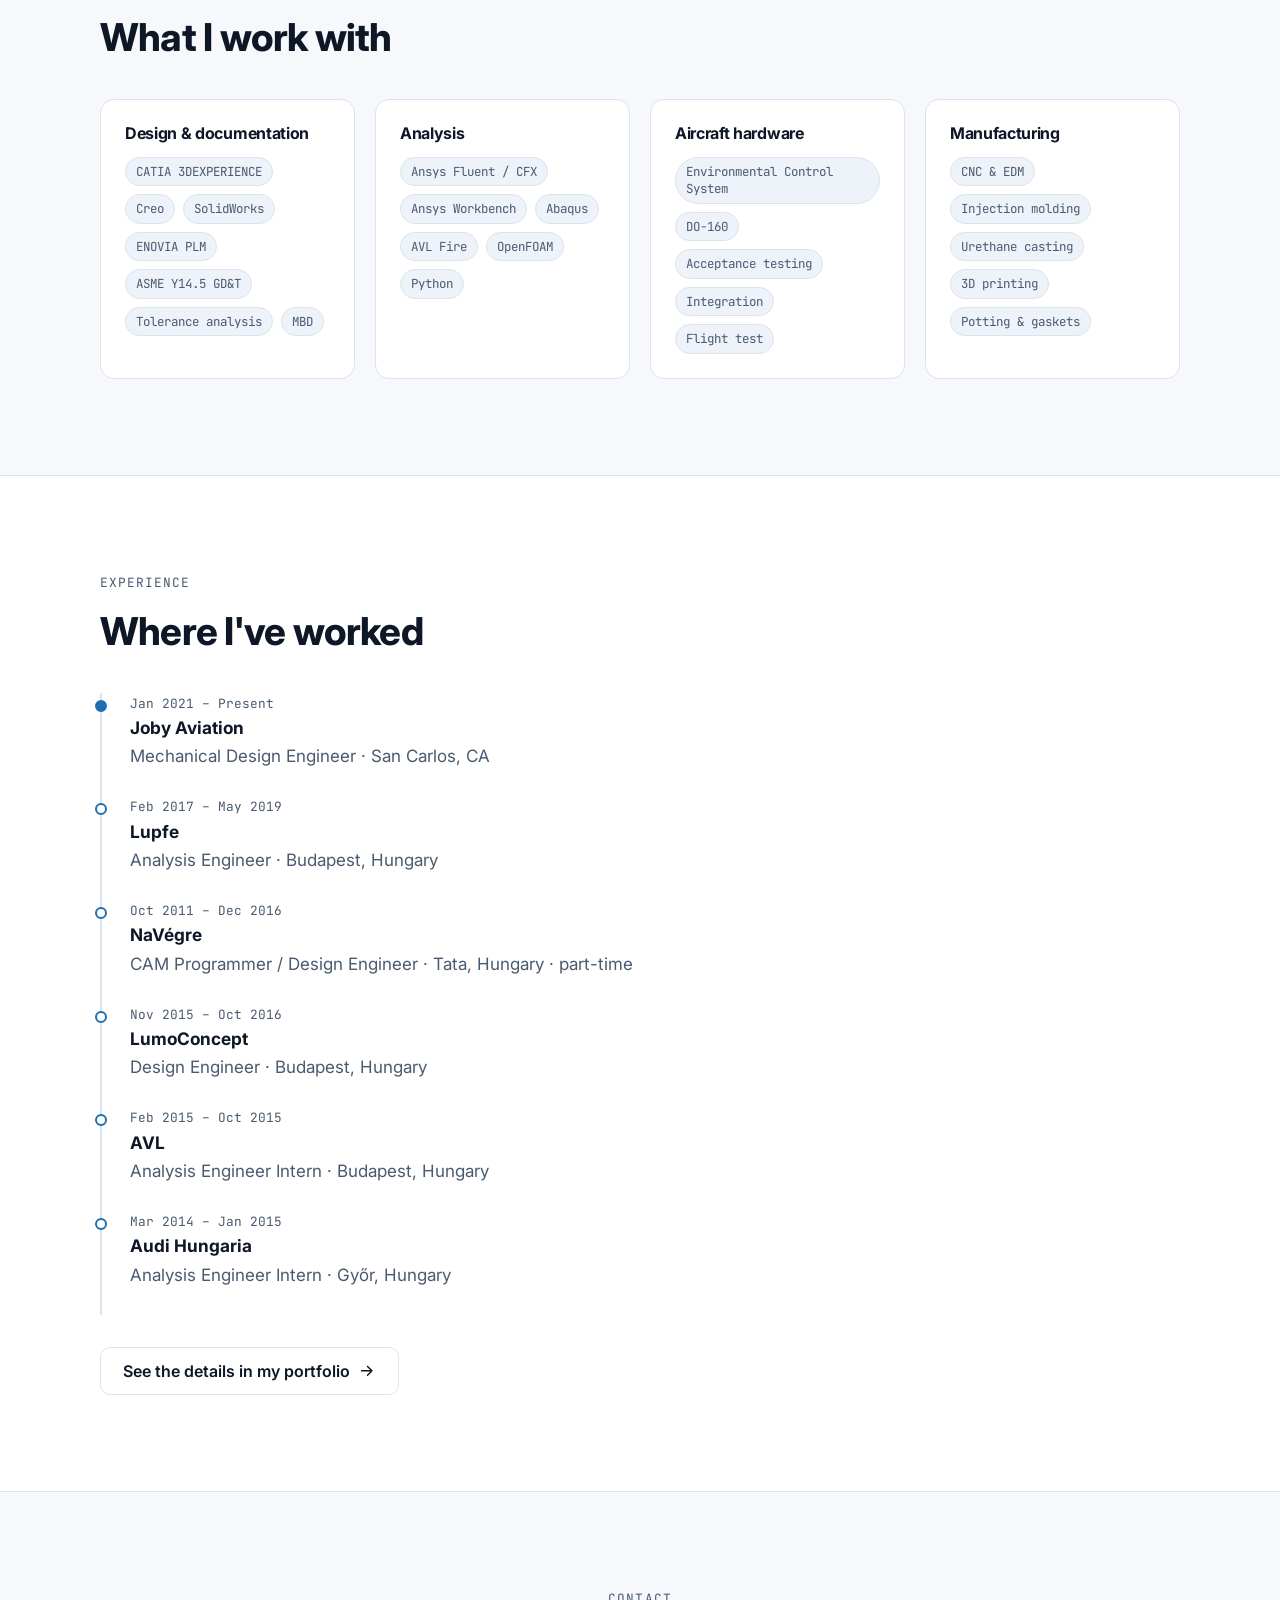
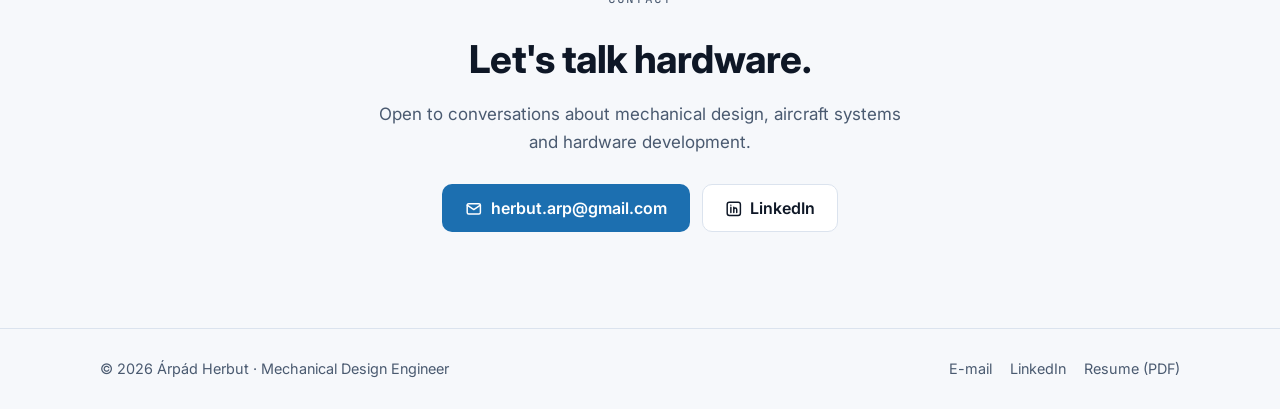
==== commit 0038d9b1: "Redesign: framework-free modern layout with dark mode - New design system (css/site.css): Inter + Je" ====
--- a/index.html
+++ b/index.html
@@ -2,757 +2,179 @@
 <html lang="en">
   <head>
     <meta charset="UTF-8" />
-    <meta name="viewport" content="width=device-width, initial-scale=1.0" />
-    <title>Arpad Herbut | Mechanical Design Engineer</title>
-    <meta
-      name="description"
-      content="Árpád Herbut, mechanical design engineer: aircraft hardware at Joby Aviation, CATIA and GD&amp;T, engine development and CFD/structural analysis. Portfolio, resume and contact details."
-    />
+    <meta name="viewport" content="width=device-width, initial-scale=1" />
+    <title>Árpád Herbut | Mechanical Design Engineer</title>
+    <meta name="description" content="Árpád Herbut is a mechanical design engineer in the San Francisco Bay Area designing aircraft hardware, with a background in engine development, CFD and structural analysis." />
     <link rel="canonical" href="https://arpadherbut.com/" />
+    <meta name="theme-color" content="#f6f8fb" media="(prefers-color-scheme: light)" />
+    <meta name="theme-color" content="#0a111e" media="(prefers-color-scheme: dark)" />
     <meta property="og:type" content="website" />
-    <meta property="og:title" content="Arpad Herbut | Mechanical Design Engineer" />
-    <meta
-      property="og:description"
-      content="Aircraft hardware design at Joby Aviation, plus a background in engine development, CFD and structural analysis."
-    />
+    <meta property="og:title" content="Árpád Herbut | Mechanical Design Engineer" />
+    <meta property="og:description" content="Árpád Herbut is a mechanical design engineer in the San Francisco Bay Area designing aircraft hardware, with a background in engine development, CFD and structural analysis." />
     <meta property="og:url" content="https://arpadherbut.com/" />
-    <meta
-      property="og:image"
-      content="https://arpadherbut.com/img/fan-slide-500x450px.webp"
-    />
-    <link rel="icon" href="/img/favicon.ico" type="image/x-icon" />
-    <link rel="stylesheet" href="/css/bootstrap.min.css" />
-    <link rel="stylesheet" href="/css/mainStyles.css?v=6" />
+    <meta property="og:image" content="https://arpadherbut.com/img/fan-hero-600px.webp" />
+    <link rel="icon" href="/img/favicon.svg" type="image/svg+xml" />
+    <link rel="icon" href="/img/favicon.ico" sizes="any" />
+    <link rel="preconnect" href="https://fonts.googleapis.com" />
+    <link rel="preconnect" href="https://fonts.gstatic.com" crossorigin />
     <link
       rel="stylesheet"
-      href="https://use.fontawesome.com/releases/v5.8.2/css/all.css"
-      integrity="sha384-oS3vJWv+0UjzBfQzYUhtDYW+Pj2yciDJxpsK1OYPAYjqT085Qq/1cq5FLXAZQ7Ay"
-      crossorigin="anonymous"
+      href="https://fonts.googleapis.com/css2?family=Inter:wght@400;500;600;700;800&family=JetBrains+Mono:wght@400;600;700&display=swap"
     />
+    <link rel="stylesheet" href="/css/site.css?v=3" />
+    <script src="/js/site.js?v=2" defer></script>
   </head>
-  <body class="bg-light">
-    <!-- Navbar (shared: keep in sync across pages) -->
-    <div class="navbar_wraper">
-      <nav class="navbar navbar-expand-lg navbar-light rounded" aria-label="Main">
-        <button
-          class="navbar-toggler"
-          type="button"
-          data-toggle="collapse"
-          data-target="#mainNav"
-          aria-controls="mainNav"
-          aria-expanded="false"
-          aria-label="Toggle navigation"
-        >
-          <span class="navbar-toggler-icon"></span>
-          <img src="/img/Logo.webp" width="80" height="40" alt="" />
+  <body>
+    <a class="skip-link" href="#main">Skip to content</a>
+    <!-- Header (shared: keep in sync across pages) -->
+    <header class="site-header">
+      <nav class="wrap nav" aria-label="Main">
+        <a class="brand" href="/" aria-label="Árpád Herbut, home">
+          <span class="monogram" aria-hidden="true">ÁH</span>
+          <span>Árpád Herbut</span>
+        </a>
+        <button class="nav-toggle" type="button" aria-expanded="false" aria-controls="nav-links" aria-label="Menu">
+          <svg class="icon" viewBox="0 0 24 24" aria-hidden="true"><path d="M4 6h16M4 12h16M4 18h16"/></svg>
         </button>
-        <div class="collapse navbar-collapse justify-content-md-center" id="mainNav">
-          <ul class="navbar-nav navbar_links">
-            <li class="nav-item d-none d-lg-block">
-              <a href="/" class="navbar-brand-link" aria-label="Home"
-                ><img src="/img/Logo.webp" width="80" height="40" alt="Arpad Herbut logo"
-              /></a>
-            </li>
-            <li class="nav-item">
-              <a class="nav-link active" href="/" aria-current="page">Home</a>
-            </li>
-            <li class="nav-item">
-              <a class="nav-link" href="/portfolio">Portfolio</a>
-            </li>
-            <li class="nav-item">
-              <a class="nav-link" href="/download/Resume-Arpad_Herbut.pdf" target="_blank" rel="noopener">Resume <i class="fas fa-file-pdf" aria-hidden="true"></i></a>
-            </li>
-            <li class="nav-item">
-              <a class="nav-link" href="/contact">Contact</a>
-            </li>
-            <li class="nav-item nav-icons">
-              <a href="tel:817-489-8846" class="btn contact-details main-white" aria-label="Call (817) 489-8846"
-                ><i class="fas fa-mobile-alt" aria-hidden="true"></i
-              ></a>
-              <a href="mailto:herbut.arp@gmail.com" class="btn contact-details main-white" aria-label="E-mail herbut.arp@gmail.com"
-                ><i class="fas fa-at" aria-hidden="true"></i
-              ></a>
-              <a href="https://linkedin.com/in/arpadherbut" target="_blank" rel="noopener" class="btn contact-details main-white" aria-label="LinkedIn"
-                ><i class="fab fa-linkedin-in" aria-hidden="true"></i
-              ></a>
-            </li>
-          </ul>
+        <ul class="nav-links" id="nav-links">
+          <li><a href="/" aria-current="page">Home</a></li>
+          <li><a href="/portfolio">Portfolio</a></li>
+          <li><a href="/contact">Contact</a></li>
+          <li><a class="nav-cta" href="/download/Resume-Arpad_Herbut.pdf" target="_blank" rel="noopener"><svg class="icon" viewBox="0 0 24 24" aria-hidden="true"><path d="M14 3H7a2 2 0 0 0-2 2v14a2 2 0 0 0 2 2h10a2 2 0 0 0 2-2V8z"/><path d="M14 3v5h5"/></svg> Resume</a></li>
+        </ul>
+      </nav>
+    </header>
+    <main id="main">
+      <section class="hero">
+        <div class="wrap hero-grid">
+          <div>
+            <p class="eyebrow">Mechanical Design Engineer · SF Bay Area</p>
+            <h1>Hi, I'm Árpád.<br /><span class="accent">I design aircraft hardware.</span></h1>
+            <p class="lead">From concept through integration, checkout and flight test, with a background in engine development, CFD and manufacturing.</p>
+            <div class="btn-row">
+              <a class="btn btn-primary" href="/portfolio">View portfolio <svg class="icon" viewBox="0 0 24 24" aria-hidden="true"><path d="M5 12h14M13 6l6 6-6 6"/></svg></a>
+              <a class="btn btn-secondary" href="/download/Resume-Arpad_Herbut.pdf" target="_blank" rel="noopener"><svg class="icon" viewBox="0 0 24 24" aria-hidden="true"><path d="M12 4v11M7 10l5 5 5-5M5 20h14"/></svg> Resume (PDF)</a>
+            </div>
+            <ul class="chips"><li class="chip">10+ years in aerospace &amp; powertrain</li><li class="chip">CATIA · GD&amp;T</li><li class="chip">M.Sc. Fluid Mechanics</li></ul>
+          </div>
+          <div class="hero-visual">
+            <figure class="figure-card">
+              <img src="/img/fan-hero-600px.webp" width="600" height="600" alt="Axial cooling fan" fetchpriority="high" />
+              <figcaption><span>FIG. 01</span><span>Axial fan assembly</span></figcaption>
+            </figure>
+          </div>
         </div>
-      </nav>
-    </div>
+      </section>
 
-    <section>
-      <div class="container text-center">
-        <!-- Jumbotron -->
-        <div class="jumbotron p-0 bg-grad">
-          <!-- Card image -->
-          <div class="view overlay rounded-top">
-            <div
-              id="carouselExampleIndicators"
-              class="carousel slide"
-              data-interval="false"
-            >
-              <ol class="carousel-indicators">
-                <li data-target="#carouselExampleIndicators" data-slide-to="0" class="active"></li>
-                <li data-target="#carouselExampleIndicators" data-slide-to="1"></li>
-                <li data-target="#carouselExampleIndicators" data-slide-to="2"></li>
-                <li data-target="#carouselExampleIndicators" data-slide-to="3"></li>
-                <li data-target="#carouselExampleIndicators" data-slide-to="4"></li>
-                <li data-target="#carouselExampleIndicators" data-slide-to="5"></li>
-              </ol>
-              <div class="container b">
-                <div class="carousel-inner">
-                  <div class="carousel-item active">
-                    <button type="button" class="slide-button" data-toggle="modal" data-target="#JobyModal">
-                      <img
-                        class="d-block mx-auto img-thumbnail slide-img"
-                          src="/img/fan-slide-500x450px.webp"
-                          width="500"
-                          height="450"
-                          fetchpriority="high"
-                          alt="Axial cooling fan"
-                        />
-                      <span class="carousel-caption slide-caption">
-                        <span class="slide-title robo_bold_26">Aircraft Hardware Design</span>
-                        <span class="slide-hint">View details <i class="fas fa-chevron-right" aria-hidden="true"></i></span>
-                      </span>
-                    </button>
-                  </div>
-                  <div class="carousel-item">
-                    <button type="button" class="slide-button" data-toggle="modal" data-target="#AVLModal">
-                      <img
-                        class="d-block mx-auto img-thumbnail slide-img"
-                          src="/img/CFD-Cylinder-Head-Cooling_Sized-500x450px.webp"
-                          width="500"
-                          height="450"
-                          alt="CFD simulation of cylinder head cooling"
-                        />
-                      <span class="carousel-caption slide-caption">
-                        <span class="slide-title robo_bold_26">Combustion Engine Development</span>
-                        <span class="slide-hint">View details <i class="fas fa-chevron-right" aria-hidden="true"></i></span>
-                      </span>
-                    </button>
-                  </div>
-                  <div class="carousel-item">
-                    <button type="button" class="slide-button" data-toggle="modal" data-target="#NaVegreModal">
-                      <img
-                        class="d-block mx-auto img-thumbnail slide-img"
-                          src="/img/cnc_machine_Sized-500x450px.webp"
-                          width="500"
-                          height="450"
-                          alt="CNC machine"
-                        />
-                      <span class="carousel-caption slide-caption">
-                        <span class="slide-title robo_bold_26">CAM/CAD Design</span>
-                        <span class="slide-hint">View details <i class="fas fa-chevron-right" aria-hidden="true"></i></span>
-                      </span>
-                    </button>
-                  </div>
-                  <div class="carousel-item">
-                    <button type="button" class="slide-button" data-toggle="modal" data-target="#LumoConceptModal">
-                      <img
-                        class="d-block mx-auto img-thumbnail slide-img"
-                          src="/img/lumoconcept-500x450px.webp"
-                          width="500"
-                          height="450"
-                          alt="LumoConcept custom lamp design"
-                        />
-                      <span class="carousel-caption slide-caption">
-                        <span class="slide-title robo_bold_26">Custom Part Design</span>
-                        <span class="slide-hint">View details <i class="fas fa-chevron-right" aria-hidden="true"></i></span>
-                      </span>
-                    </button>
-                  </div>
-                  <div class="carousel-item">
-                    <button type="button" class="slide-button" data-toggle="modal" data-target="#LupfeModal">
-                      <img
-                        class="d-block mx-auto img-thumbnail slide-img"
-                          src="/img/Lupfe-Sized-500x450px.webp"
-                          width="500"
-                          height="450"
-                          alt="Lupfe engine analysis"
-                        />
-                      <span class="carousel-caption slide-caption">
-                        <span class="slide-title robo_bold_26">Engineering Analysis</span>
-                        <span class="slide-hint">View details <i class="fas fa-chevron-right" aria-hidden="true"></i></span>
-                      </span>
-                    </button>
-                  </div>
-                  <div class="carousel-item">
-                    <button type="button" class="slide-button" data-toggle="modal" data-target="#AudiModal">
-                      <img
-                        class="d-block mx-auto img-thumbnail slide-img"
-                          src="/img/oilfilter-Sized-500x450px.webp"
-                          width="500"
-                          height="450"
-                          alt="Oil filter multiphysics simulation"
-                        />
-                      <span class="carousel-caption slide-caption">
-                        <span class="slide-title robo_bold_26">Multiphysics Analysis</span>
-                        <span class="slide-hint">View details <i class="fas fa-chevron-right" aria-hidden="true"></i></span>
-                      </span>
-                    </button>
-                  </div>
-                </div>
-              </div>
-              <a
-                class="carousel-control-prev"
-                href="#carouselExampleIndicators"
-                role="button"
-                data-slide="prev"
-              >
-                <i class="fa fa-arrow-circle-left fa-2x your-custom-class" aria-hidden="true"></i>
-                <span class="sr-only">Previous</span>
-              </a>
-              <a
-                class="carousel-control-next"
-                href="#carouselExampleIndicators"
-                role="button"
-                data-slide="next"
-              >
-                <i class="fa fa-arrow-circle-right fa-2x your-custom-class" aria-hidden="true"></i>
-                <span class="sr-only">Next</span>
-              </a>
+      <section class="section section-alt" id="about">
+        <div class="wrap about-grid">
+          <div class="about-text reveal">
+            <p class="eyebrow">About</p>
+            <h2>Hardware that has to fit, fly and be built.</h2>
+            <p>I design aircraft hardware in the San Francisco Bay Area. Since 2021 I've mainly designed Environmental Control System hardware, taking it from concept through integration, checkout and flight test across multiple aircraft platforms.</p>
+            <p>Before moving to the U.S. from Hungary in 2019, I worked on internal combustion engine development, part design and manufacturing, and earned my Master's in mechanical engineering, specializing in fluid mechanics.</p>
+            <p>You can find examples of my work in my <a href="/portfolio">portfolio</a>, and my resume is <a href="/download/Resume-Arpad_Herbut.pdf" target="_blank" rel="noopener">here (PDF)</a>.</p>
+          </div>
+          <dl class="facts reveal">
+            <div><dt>Based in</dt><dd>San Francisco Bay Area</dd></div>
+            <div><dt>Focus</dt><dd>Aircraft Environmental Control System hardware</dd></div>
+            <div><dt>Education</dt><dd>M.Sc. Mechanical Engineering (Fluid Mechanics), Budapest University of Technology and Economics</dd></div>
+            <div><dt>Languages</dt><dd>English, Hungarian, German</dd></div>
+          </dl>
+        </div>
+      </section>
+
+      <section class="section" id="toolbox">
+        <div class="wrap">
+          <div class="section-head reveal">
+            <p class="eyebrow">Toolbox</p>
+            <h2>What I work with</h2>
+          </div>
+          <div class="toolbox">
+            <div class="tool-group reveal">
+              <h3>Design &amp; documentation</h3>
+              <ul class="chips"><li class="chip">CATIA 3DEXPERIENCE</li><li class="chip">Creo</li><li class="chip">SolidWorks</li><li class="chip">ENOVIA PLM</li><li class="chip">ASME Y14.5 GD&amp;T</li><li class="chip">Tolerance analysis</li><li class="chip">MBD</li></ul>
             </div>
-          </div>
-
-          <!-- Card content -->
-          <div class="card-body text-center mb-3 bg-grad">
-            <h1 class="card-title h3 my-4 bg">
-              <strong>Hi, I'm Árpád, and I'm a Mechanical Design Engineer.</strong>
-            </h1>
-            <p class="card-text py-2 col-md-8 mx-auto">
-              I design aircraft hardware in the San Francisco Bay Area. Since 2021 I've mainly designed Environmental Control System hardware,
-              taking it from concept through integration, checkout and flight test across multiple aircraft platforms.<br /><br />
-              Before moving to the U.S. from Hungary in 2019, I worked on internal combustion engine development,
-              part design and manufacturing, and earned my Master's in mechanical engineering, specializing in fluid mechanics.<br /><br />
-              You can find examples of my work in my
-              <a class="atag" href="/portfolio">portfolio</a>, and my resume is available below.
-            </p>
-            <a
-              href="/download/Resume-Arpad_Herbut.pdf"
-              class="btn btn-info btn-rounded mb-4 bg-dark contact-details"
-              >Resume (PDF)</a
-            >
-
-            <!-- Footer (shared: keep in sync across pages) -->
-            <div class="footer_wraper">
-              <footer class="footer mt-auto py-3 text-md-right">
-                <div class="container">
-                  <a href="tel:817-489-8846" class="btn contact-details robo_bold_12 bg-dark"
-                    ><i class="fas fa-mobile-alt" aria-hidden="true"></i> (817) 489-8846</a
-                  >
-                  <a href="mailto:herbut.arp@gmail.com" class="btn contact-details robo_bold_12 bg-dark"
-                    >herbut.arp<i class="fas fa-at" aria-hidden="true"></i>gmail.com</a
-                  >
-                  <a href="https://linkedin.com/in/arpadherbut" target="_blank" rel="noopener" aria-label="LinkedIn"
-                    class="btn contact-details robo_bold_12 bg-dark"
-                    ><i class="fab fa-linkedin-in" aria-hidden="true"></i
-                  ></a>
-                </div>
-              </footer>
+            <div class="tool-group reveal">
+              <h3>Analysis</h3>
+              <ul class="chips"><li class="chip">Ansys Fluent / CFX</li><li class="chip">Ansys Workbench</li><li class="chip">Abaqus</li><li class="chip">AVL Fire</li><li class="chip">OpenFOAM</li><li class="chip">Python</li></ul>
+            </div>
+            <div class="tool-group reveal">
+              <h3>Aircraft hardware</h3>
+              <ul class="chips"><li class="chip">Environmental Control System</li><li class="chip">DO-160</li><li class="chip">Acceptance testing</li><li class="chip">Integration</li><li class="chip">Flight test</li></ul>
+            </div>
+            <div class="tool-group reveal">
+              <h3>Manufacturing</h3>
+              <ul class="chips"><li class="chip">CNC &amp; EDM</li><li class="chip">Injection molding</li><li class="chip">Urethane casting</li><li class="chip">3D printing</li><li class="chip">Potting &amp; gaskets</li></ul>
             </div>
           </div>
         </div>
-      </div>
-    </section>
+      </section>
 
-    <!-- Work experience modals (shared by index and portfolio) -->
-    <!-- Joby Aviation -->
-    <div
-      class="modal fade"
-      id="JobyModal"
-      tabindex="-1"
-      role="dialog"
-      aria-labelledby="JobyModalLabel"
-      aria-hidden="true"
-    >
-      <div class="modal-dialog modal-dialog-scrollable" role="document">
-        <div class="modal-content">
-          <div class="modal-header">
-            <h5 class="modal-title" id="JobyModalLabel">
-              <a href="https://www.jobyaviation.com/" target="_blank" rel="noopener">Joby Aviation</a>
-              | Mechanical Design Engineer <br /><small class="text-muted"
-                >Jan 2021 – present</small
-              >
-            </h5>
-            <button
-              type="button"
-              class="close"
-              data-dismiss="modal"
-              aria-label="Close"
-            >
-              <span aria-hidden="true">&times;</span>
-            </button>
+      <section class="section section-alt" id="experience">
+        <div class="wrap">
+          <div class="section-head reveal">
+            <p class="eyebrow">Experience</p>
+            <h2>Where I've worked</h2>
           </div>
-          <div class="modal-body">
-            <div>
-              <h6 class="cv-section-header">
-                San Carlos, CA<br /><small>Jan 2021 – Present</small>
-              </h6>
-              <p class="cv-text">
-                Mechanical design of aircraft hardware for the Environmental
-                Control System (ECS). Responsible engineer for multiple
-                assemblies, deployed across multiple aircraft platforms.
-              </p>
-              <p class="cv-subtext">Design &amp; development</p>
-              <ul class="cv-list">
-                <li>
-                  Design in CATIA the ventilation fans, thermal sensors, air
-                  ducting, refrigeration routing and fittings, passenger vents,
-                  intake and exhaust louvers and supporting structure for the
-                  aircraft ECS.
-                </li>
-                <li>
-                  Produce 3D models, 2D drawings with ASME Y14.5 GD&amp;T and
-                  parts lists, and release designs and BOMs through a
-                  configuration-controlled process (ENOVIA PLM).
-                </li>
-                <li>
-                  Perform structural and stress analysis on assemblies and
-                  supporting structures, and tolerance analysis on interfaces.
-                </li>
-                <li>
-                  Package hardware into tight spaces, coordinating interfaces
-                  with primary structure, wiring, industrial design, human
-                  factors, landing gear and flight deck teams.
-                </li>
-                <li>
-                  Work with milled and EDM metallic parts, injection-molded
-                  parts, splined shaft connections, urethane casting, potting
-                  tools, foam ducting, gaskets, custom refrigeration fittings
-                  and 3D printing, directly with machining and molding
-                  suppliers.
-                </li>
-              </ul>
-              <p class="cv-subtext">Build, test &amp; integration</p>
-              <ul class="cv-list">
-                <li>
-                  Led assemblies from rapid proof of concept through design for
-                  manufacturing, testing, integration and flight test.
-                </li>
-                <li>
-                  Oversee vendor communications and early part procurement
-                  before hand-off to supply chain.
-                </li>
-                <li>
-                  Define manufacturing work instructions, train technicians and
-                  support manufacturing bring-up on site.
-                </li>
-                <li>
-                  Work with test teams and Designated Engineering
-                  Representatives to define DO-160 acceptance criteria, evaluate
-                  results and fold findings into later revisions.
-                </li>
-              </ul>
-              <p class="cv-subtext">Leadership</p>
-              <ul class="cv-list">
-                <li>
-                  Manage project schedule, scope and cost; carried designs
-                  through preliminary design review toward critical design
-                  review.
-                </li>
-                <li>Contributed to the architecture of multiple ECS concepts.</li>
-                <li>
-                  Trained peers and contractors in drafting, modeling and design
-                  release.
-                </li>
-              </ul>
-            </div>
-          </div>
-          <div class="modal-footer">
-            <button type="button" class="btn btn-secondary" data-dismiss="modal">
-              Close
-            </button>
+          <ol class="timeline reveal">
+            <li>
+              <div class="when">Jan 2021 – Present</div>
+              <div class="what">Joby Aviation</div>
+              <div class="role">Mechanical Design Engineer · San Carlos, CA</div>
+            </li>
+            <li>
+              <div class="when">Feb 2017 – May 2019</div>
+              <div class="what">Lupfe</div>
+              <div class="role">Analysis Engineer · Budapest, Hungary</div>
+            </li>
+            <li>
+              <div class="when">Oct 2011 – Dec 2016</div>
+              <div class="what">NaVégre</div>
+              <div class="role">CAM Programmer / Design Engineer · Tata, Hungary · part-time</div>
+            </li>
+            <li>
+              <div class="when">Nov 2015 – Oct 2016</div>
+              <div class="what">LumoConcept</div>
+              <div class="role">Design Engineer · Budapest, Hungary</div>
+            </li>
+            <li>
+              <div class="when">Feb 2015 – Oct 2015</div>
+              <div class="what">AVL</div>
+              <div class="role">Analysis Engineer Intern · Budapest, Hungary</div>
+            </li>
+            <li>
+              <div class="when">Mar 2014 – Jan 2015</div>
+              <div class="what">Audi Hungaria</div>
+              <div class="role">Analysis Engineer Intern · Győr, Hungary</div>
+            </li>
+          </ol>
+          <a class="btn btn-secondary reveal" href="/portfolio">See the details in my portfolio <svg class="icon" viewBox="0 0 24 24" aria-hidden="true"><path d="M5 12h14M13 6l6 6-6 6"/></svg></a>
+        </div>
+      </section>
+
+      <section class="section cta">
+        <div class="wrap reveal">
+          <p class="eyebrow">Contact</p>
+          <h2>Let's talk hardware.</h2>
+          <p>Open to conversations about mechanical design, aircraft systems and hardware development.</p>
+          <div class="btn-row">
+            <a class="btn btn-primary" href="mailto:herbut.arp@gmail.com"><svg class="icon" viewBox="0 0 24 24" aria-hidden="true"><rect x="3" y="5" width="18" height="14" rx="2"/><path d="M3 7l9 6 9-6"/></svg> herbut.arp@gmail.com</a>
+            <a class="btn btn-secondary" href="https://www.linkedin.com/in/arpadherbut" target="_blank" rel="noopener"><svg class="icon" viewBox="0 0 24 24" aria-hidden="true"><rect x="3" y="3" width="18" height="18" rx="3"/><path d="M8 10v7M8 7v.01M12 17v-4a2 2 0 0 1 4 0v4M12 10v7"/></svg> LinkedIn</a>
           </div>
         </div>
+      </section>
+    </main>
+    <!-- Footer (shared: keep in sync across pages) -->
+    <footer class="site-footer">
+      <div class="wrap">
+        <span>© <span data-year>2026</span> Árpád Herbut · Mechanical Design Engineer</span>
+        <ul class="footer-links">
+          <li><a href="mailto:herbut.arp@gmail.com">E-mail</a></li>
+          <li><a href="https://www.linkedin.com/in/arpadherbut" target="_blank" rel="noopener">LinkedIn</a></li>
+          <li><a href="/download/Resume-Arpad_Herbut.pdf" target="_blank" rel="noopener">Resume (PDF)</a></li>
+        </ul>
       </div>
-    </div>
-
-    <!-- Lupfe -->
-    <div
-      class="modal fade"
-      id="LupfeModal"
-      tabindex="-1"
-      role="dialog"
-      aria-labelledby="LupfeModalLabel"
-      aria-hidden="true"
-    >
-      <div class="modal-dialog modal-dialog-scrollable" role="document">
-        <div class="modal-content">
-          <div class="modal-header">
-            <h5 class="modal-title" id="LupfeModalLabel">
-              <a href="https://www.lupfe.com/" target="_blank" rel="noopener">Lupfe </a>|
-              Analysis Engineer <br /><small class="text-muted"
-                >Feb 2017 – May 2019</small
-              >
-            </h5>
-            <button
-              type="button"
-              class="close"
-              data-dismiss="modal"
-              aria-label="Close"
-            >
-              <span aria-hidden="true">&times;</span>
-            </button>
-          </div>
-          <div class="modal-body">
-            <div>
-              <h6 class="cv-section-header">
-                Budapest, Hungary<br /><small>Feb 2017 – May 2019</small>
-              </h6>
-              <p class="cv-text">
-                Conducted analysis studies of an experimental internal combustion
-                engine, developed to be used in industrial electric quadcopter
-                drones as a
-                <a
-                  href="https://lupfe.com/products/genset"
-                  class="cv-link"
-                  target="_blank" rel="noopener"
-                  >generator set</a
-                >. Mainly worked with Ansys Workbench.
-              </p>
-              <p class="cv-subtext">Key responsibilities</p>
-              <ul class="cv-list">
-                <li>
-                  Designing cooling strategies for the engine head, especially
-                  around the combustion chamber (Ansys Fluent)
-                </li>
-                <li>
-                  Built steady and transient flow simulations of the intake and
-                  exhaust ports (Ansys Fluent)
-                </li>
-                <li>Fuel injection and spray modeling (Ansys Fluent)</li>
-                <li>Airframe stress analysis for a quadcopter drone</li>
-                <li>
-                  Nonlinear static and dynamic stress analysis on composite and
-                  metal parts of the airframe, the powertrain and gearboxes.
-                </li>
-                <li>
-                  Optimization of various engine parts based on structural and
-                  thermal stress
-                </li>
-                <li>
-                  Detail design of thermal systems based on 1D-2D and 3D analysis
-                </li>
-                <li>
-                  Prepared process documentation of modeling methods for use by
-                  future employees
-                </li>
-                <li>
-                  Communication with team members and external suppliers to
-                  understand requirements and constraints
-                </li>
-                <li>
-                  Contact stress analysis, contact of gears, sliding surfaces
-                  (rockers)
-                </li>
-                <li>Analysis of rotating parts (main shaft, crank shaft)</li>
-                <li>Bearings load distribution analysis</li>
-                <li>
-                  Dynamic structural analysis. Modeling of the main
-                  shaft-rocker-spring system.
-                </li>
-                <li>Preparing meshes for static and dynamic cases</li>
-                <li>Pre- and post-processing of simulations</li>
-                <li>Presentation of analysis results to design and management</li>
-                <li>
-                  Built and maintained our IT system, a network of ~15 computers
-                  (Windows, Linux), engineering software (Creo Parametric, ANSYS),
-                  and a revision control system (TortoiseSVN).
-                </li>
-              </ul>
-              <p class="cv-subtext">Key achievement</p>
-              <ul class="cv-list">
-                <li>
-                  Completed the engine port design based on our analysis, clearing
-                  the engine head for manufacturing and cold-flow testing in 2020.
-                </li>
-              </ul>
-            </div>
-          </div>
-          <div class="modal-footer">
-            <button type="button" class="btn btn-secondary" data-dismiss="modal">
-              Close
-            </button>
-          </div>
-        </div>
-      </div>
-    </div>
-
-    <!-- NaVegre -->
-    <div
-      class="modal fade"
-      id="NaVegreModal"
-      tabindex="-1"
-      role="dialog"
-      aria-labelledby="NaVegreModalLabel"
-      aria-hidden="true"
-    >
-      <div class="modal-dialog modal-dialog-scrollable" role="document">
-        <div class="modal-content">
-          <div class="modal-header">
-            <h5 class="modal-title" id="NaVegreModalLabel">
-              NaVégre | CAM Programmer / Design Engineer <br /><small class="text-muted"
-                >Oct 2011 – Dec 2016</small
-              >
-            </h5>
-            <button
-              type="button"
-              class="close"
-              data-dismiss="modal"
-              aria-label="Close"
-            >
-              <span aria-hidden="true">&times;</span>
-            </button>
-          </div>
-          <div class="modal-body">
-            <div>
-              <h6 class="cv-section-header">
-                Tata, Hungary<br /><small>Oct 2011 – Dec 2016 (Part time)</small>
-              </h6>
-              <p>
-                Modelled 3D parts based on drawings, built machining plans for
-                2.5D milling, and wired electrical discharge machines (Esprit,
-                CREO).
-              </p>
-              <ul class="cv-list">
-                <li>
-                  Built and maintained the network between the CAM workstation, a
-                  2.5D milling station and a wired EDM.
-                </li>
-                <li>
-                  Enhanced productivity and connected the design and manufacturing
-                  teams.
-                </li>
-                <li>
-                  Maintained a good relationship between the technicians and the
-                  management department, which led to an improved work environment
-                  and increased productivity.
-                </li>
-              </ul>
-            </div>
-          </div>
-          <div class="modal-footer">
-            <button type="button" class="btn btn-secondary" data-dismiss="modal">
-              Close
-            </button>
-          </div>
-        </div>
-      </div>
-    </div>
-
-    <!-- LumoConcept -->
-    <div
-      class="modal fade"
-      id="LumoConceptModal"
-      tabindex="-1"
-      role="dialog"
-      aria-labelledby="LumoConceptModalLabel"
-      aria-hidden="true"
-    >
-      <div class="modal-dialog modal-dialog-scrollable" role="document">
-        <div class="modal-content">
-          <div class="modal-header">
-            <h5 class="modal-title" id="LumoConceptModalLabel">
-              <a href="https://www.lumoconcept.com/" target="_blank" rel="noopener"
-                >LumoConcept</a
-              >
-              | Design Engineer <br /><small class="text-muted">Nov 2015 – Oct 2016</small>
-            </h5>
-            <button
-              type="button"
-              class="close"
-              data-dismiss="modal"
-              aria-label="Close"
-            >
-              <span aria-hidden="true">&times;</span>
-            </button>
-          </div>
-          <div class="modal-body">
-            <div>
-              <h6 class="cv-section-header">
-                Budapest, Hungary<br /><small>Nov 2015 – Oct 2016</small>
-              </h6>
-              <p>
-                Custom lamp design company. Fast paced environment. Design cycle
-                for a new lamp usually lasted about two to three months. I was
-                responsible to design the product, create drafts of the parts and
-                assemblies, plan and organize production schedules, and supervise
-                the assembly of my design.
-              </p>
-              <ul class="cv-list">
-                <li>Discuss Technical requirements and gather project inputs.</li>
-                <li>
-                  Interact with project manager(s) to understand requirements of
-                  the project.
-                </li>
-                <li>
-                  Interact with project manager(s) to review and ensure project
-                  progress as per project plan.
-                </li>
-                <li>
-                  Set the work priority as per the delivery timelines and keep
-                  track of project priority, schedules and various deliverables.
-                </li>
-                <li>
-                  Understand standards/practices being followed for product design
-                  & capture data to incorporate in project execution support from
-                  offsite location.
-                </li>
-                <li>
-                  Preparation of manufacturing drawings, 3D Part & assembly
-                  models, BOMs
-                </li>
-                <li>
-                  Provide mechanical design support to the engineering team for
-                  modifying the existing drawings/Models or creating new drawings
-                  as per the inputs provided by customer/manufacturer.
-                </li>
-                <li>
-                  Review and peer check BOM and 3D Models and drawings from
-                  Offsite deliverables.
-                </li>
-                <li>
-                  Understand and identify measures to be taken to close the gap of
-                  engineering, technical and quality requirements.
-                </li>
-              </ul>
-            </div>
-          </div>
-          <div class="modal-footer">
-            <button type="button" class="btn btn-secondary" data-dismiss="modal">
-              Close
-            </button>
-          </div>
-        </div>
-      </div>
-    </div>
-
-    <!-- AVL -->
-    <div
-      class="modal fade"
-      id="AVLModal"
-      tabindex="-1"
-      role="dialog"
-      aria-labelledby="AVLModalLabel"
-      aria-hidden="true"
-    >
-      <div class="modal-dialog modal-dialog-scrollable" role="document">
-        <div class="modal-content">
-          <div class="modal-header">
-            <h5 class="modal-title" id="AVLModalLabel">
-              <a
-                href="https://www.avl.com/simulation-solutions-for-engines/-/asset_publisher/gYjUpY19vEA8/content/thermal-management-simulation?_com_liferay_asset_publisher_web_portlet_AssetPublisherPortlet_INSTANCE_gYjUpY19vEA8_redirect=https%3A%2F%2Fwww.avl.com%3A443%2Fsimulation-solutions-for-engines%3Fp_p_id%3Dcom_liferay_asset_publisher_web_portlet_AssetPublisherPortlet_INSTANCE_gYjUpY19vEA8%26p_p_lifecycle%3D0%26p_p_state%3Dnormal%26p_p_mode%3Dview%26_com_liferay_asset_publisher_web_portlet_AssetPublisherPortlet_INSTANCE_gYjUpY19vEA8_cur%3D0%26p_r_p_resetCur%3Dfalse%26_com_liferay_asset_publisher_web_portlet_AssetPublisherPortlet_INSTANCE_gYjUpY19vEA8_assetEntryId%3D927383"
-                target="_blank" rel="noopener"
-                >AVL</a
-              >
-              | Analysis Engineer Intern<br /><small class="text-muted"
-                >Feb 2015 – Oct 2015</small
-              >
-            </h5>
-            <button
-              type="button"
-              class="close"
-              data-dismiss="modal"
-              aria-label="Close"
-            >
-              <span aria-hidden="true">&times;</span>
-            </button>
-          </div>
-          <div class="modal-body">
-            <div>
-              <h6 class="cv-section-header">
-                Budapest, Hungary<br /><small>Feb 2015 – Oct 2015</small>
-              </h6>
-              <p class="cv-text">
-                Aided in the development of internal combustion engine cooling
-                systems and cooperated with an international team of design and
-                mechanical analysis groups.
-              </p>
-              <p class="cv-subtext">Key responsibilities</p>
-              <ul class="cv-list">
-                <li>Preparation of 3D model geometry for meshing</li>
-                <li>Mesh setup for steady flow simulation</li>
-                <li>
-                  Pre- and post-processing of water jacket simulation (AVL Fire)
-                </li>
-                <li>Presentation of analysis results</li>
-              </ul>
-            </div>
-          </div>
-          <div class="modal-footer">
-            <button type="button" class="btn btn-secondary" data-dismiss="modal">
-              Close
-            </button>
-          </div>
-        </div>
-      </div>
-    </div>
-
-    <!-- Audi -->
-    <div
-      class="modal fade"
-      id="AudiModal"
-      tabindex="-1"
-      role="dialog"
-      aria-labelledby="AudiModalLabel"
-      aria-hidden="true"
-    >
-      <div class="modal-dialog modal-dialog-scrollable" role="document">
-        <div class="modal-content">
-          <div class="modal-header">
-            <h5 class="modal-title" id="AudiModalLabel">
-              <a href="https://audi.hu/en/" target="_blank" rel="noopener">Audi</a> | Mechanical
-              Analysis Engineer Intern<br /><small class="text-muted"
-                >Mar 2014 – Jan 2015</small
-              >
-            </h5>
-            <button
-              type="button"
-              class="close"
-              data-dismiss="modal"
-              aria-label="Close"
-            >
-              <span aria-hidden="true">&times;</span>
-            </button>
-          </div>
-          <div class="modal-body">
-            <div>
-              <h6 class="cv-section-header">
-                Győr, Hungary<br /><small>Mar 2014 – Jan 2015</small>
-              </h6>
-              <p class="cv-text">
-                Explored and researched possible applications of the ABAQUS CFD
-                software for the internal combustion engine development department
-                (ABAQUS CFD, ABAQUS Standard, Ansys CFX, OpenFOAM, & Python).
-              </p>
-              <p class="cv-subtext">Key responsibilities</p>
-              <ul class="cv-list">
-                <li>
-                  Created a fluid structure interaction model for oil filters to
-                  model the pressure load and resistance on the filter. Compared
-                  it to test data.
-                </li>
-                <li>
-                  Developed a post-processor in Abaqus CFD to evaluate heat
-                  transfer coefficient results from solid to fluid mapping.
-                  Investigated buoyant flow around a turbocharger and compared it
-                  to thermal camera test data.
-                </li>
-              </ul>
-            </div>
-          </div>
-          <div class="modal-footer">
-            <button type="button" class="btn btn-secondary" data-dismiss="modal">
-              Close
-            </button>
-          </div>
-        </div>
-      </div>
-    </div>
-
-    <script src="/js/jquery-3.5.1.min.js"></script>
-    <script src="/js/bootstrap.min.js"></script>
+    </footer>
   </body>
 </html>
--- a/css/site.css
+++ b/css/site.css
@@ -0,0 +1,845 @@
+/* arpadherbut.com: site styles (no framework). */
+
+/* ---------- Tokens ---------- */
+:root {
+  color-scheme: light dark;
+  --bg: #f6f8fb;
+  --surface: #ffffff;
+  --surface-2: #eef3f9;
+  --text: #0e1726;
+  --muted: #4a5a70;
+  --border: #dbe3ee;
+  --accent: #1c6fb0;
+  --accent-strong: #0f5a94;
+  --accent-soft: #e2effa;
+  --on-accent: #ffffff;
+  --grid: rgba(28, 111, 176, 0.08);
+  --media-bg: #ffffff;
+  --shadow: 0 1px 2px rgba(14, 23, 38, 0.05), 0 10px 30px rgba(14, 23, 38, 0.07);
+  --shadow-hover: 0 2px 4px rgba(14, 23, 38, 0.06), 0 18px 40px rgba(14, 23, 38, 0.12);
+  --radius: 14px;
+  --radius-sm: 8px;
+  --font: "Inter", system-ui, -apple-system, "Segoe UI", Roboto, sans-serif;
+  --mono: "JetBrains Mono", ui-monospace, "SFMono-Regular", Consolas, monospace;
+  --wrap: 1120px;
+}
+
+@media (prefers-color-scheme: dark) {
+  :root {
+    --bg: #0a111e;
+    --surface: #0f1a2c;
+    --surface-2: #13223a;
+    --text: #e7eef7;
+    --muted: #9fb2c8;
+    --border: #1f2e48;
+    --accent: #5cb1ea;
+    --accent-strong: #8ccbf3;
+    --accent-soft: #11304d;
+    --on-accent: #06101c;
+    --grid: rgba(92, 177, 234, 0.07);
+    --shadow: 0 1px 2px rgba(0, 0, 0, 0.3), 0 10px 30px rgba(0, 0, 0, 0.3);
+    --shadow-hover: 0 2px 4px rgba(0, 0, 0, 0.35), 0 18px 40px rgba(0, 0, 0, 0.45);
+  }
+}
+
+/* ---------- Base ---------- */
+*,
+*::before,
+*::after {
+  box-sizing: border-box;
+}
+
+html {
+  -webkit-text-size-adjust: 100%;
+  scroll-behavior: smooth;
+  scroll-padding-top: 80px;
+}
+
+body {
+  margin: 0;
+  min-height: 100vh;
+  display: flex;
+  flex-direction: column;
+  background: var(--bg);
+  color: var(--text);
+  font-family: var(--font);
+  font-size: 17px;
+  line-height: 1.65;
+  -webkit-font-smoothing: antialiased;
+}
+
+main {
+  flex: 1 0 auto;
+}
+
+img {
+  max-width: 100%;
+  height: auto;
+  display: block;
+}
+
+a {
+  color: var(--accent);
+  text-underline-offset: 3px;
+}
+a:hover {
+  color: var(--accent-strong);
+}
+
+:focus-visible {
+  outline: 3px solid var(--accent);
+  outline-offset: 3px;
+  border-radius: 4px;
+}
+
+h1,
+h2,
+h3 {
+  line-height: 1.15;
+  letter-spacing: -0.02em;
+  margin: 0 0 0.5em;
+}
+h1 {
+  font-size: clamp(2.4rem, 6vw, 4rem);
+  font-weight: 800;
+}
+h2 {
+  font-size: clamp(1.7rem, 3.5vw, 2.4rem);
+  font-weight: 750;
+}
+h3 {
+  font-size: 1.2rem;
+  font-weight: 700;
+}
+p {
+  margin: 0 0 1em;
+}
+
+.wrap {
+  width: 100%;
+  max-width: var(--wrap);
+  margin: 0 auto;
+  padding: 0 20px;
+}
+
+.skip-link {
+  position: absolute;
+  left: -999px;
+  top: 8px;
+  z-index: 100;
+  background: var(--surface);
+  padding: 8px 14px;
+  border-radius: var(--radius-sm);
+}
+.skip-link:focus {
+  left: 12px;
+}
+
+.eyebrow {
+  font-family: var(--mono);
+  font-size: 0.8rem;
+  letter-spacing: 0.08em;
+  text-transform: uppercase;
+  color: var(--accent);
+  margin: 0 0 1rem;
+}
+
+.lead {
+  font-size: clamp(1.1rem, 2vw, 1.3rem);
+  color: var(--muted);
+  max-width: 38ch;
+}
+
+.muted {
+  color: var(--muted);
+}
+
+.mono {
+  font-family: var(--mono);
+}
+
+/* ---------- Header / nav ---------- */
+.site-header {
+  position: sticky;
+  top: 0;
+  z-index: 50;
+  background: rgba(246, 248, 251, 0.82);
+  backdrop-filter: saturate(160%) blur(12px);
+  -webkit-backdrop-filter: saturate(160%) blur(12px);
+  border-bottom: 1px solid var(--border);
+}
+@media (prefers-color-scheme: dark) {
+  .site-header {
+    background: rgba(10, 17, 30, 0.8);
+  }
+}
+.nav {
+  display: flex;
+  align-items: center;
+  justify-content: space-between;
+  height: 64px;
+}
+.brand {
+  display: inline-flex;
+  align-items: center;
+  gap: 10px;
+  color: var(--text);
+  text-decoration: none;
+  font-weight: 700;
+  letter-spacing: -0.01em;
+}
+.brand:hover {
+  color: var(--text);
+}
+.monogram {
+  display: inline-grid;
+  place-items: center;
+  width: 36px;
+  height: 36px;
+  border-radius: 9px;
+  background: var(--accent);
+  color: var(--on-accent);
+  font-family: var(--mono);
+  font-weight: 700;
+  font-size: 0.85rem;
+  letter-spacing: 0.02em;
+}
+.nav-links {
+  display: flex;
+  align-items: center;
+  gap: 4px;
+  list-style: none;
+  margin: 0;
+  padding: 0;
+}
+.nav-links a {
+  display: inline-flex;
+  align-items: center;
+  gap: 6px;
+  padding: 8px 12px;
+  border-radius: var(--radius-sm);
+  color: var(--muted);
+  text-decoration: none;
+  font-size: 0.95rem;
+  font-weight: 500;
+}
+.nav-links a:hover {
+  color: var(--text);
+  background: var(--surface-2);
+}
+.nav-links a[aria-current="page"] {
+  color: var(--text);
+  background: var(--accent-soft);
+}
+.nav-links .nav-cta {
+  margin-left: 8px;
+  color: var(--on-accent);
+  background: var(--accent);
+}
+.nav-links .nav-cta:hover {
+  color: var(--on-accent);
+  background: var(--accent-strong);
+}
+.nav-toggle {
+  display: none;
+  align-items: center;
+  justify-content: center;
+  width: 44px;
+  height: 44px;
+  border: 1px solid var(--border);
+  border-radius: var(--radius-sm);
+  background: var(--surface);
+  color: var(--text);
+  cursor: pointer;
+}
+
+@media (max-width: 760px) {
+  .nav-toggle {
+    display: inline-flex;
+  }
+  .nav-links {
+    position: absolute;
+    top: 64px;
+    left: 0;
+    right: 0;
+    flex-direction: column;
+    align-items: stretch;
+    gap: 2px;
+    padding: 12px 20px 20px;
+    background: var(--bg);
+    border-bottom: 1px solid var(--border);
+    display: none;
+  }
+  .site-header[data-open] .nav-links {
+    display: flex;
+  }
+  .nav-links a {
+    padding: 12px 14px;
+    font-size: 1.05rem;
+  }
+  .nav-links .nav-cta {
+    margin: 8px 0 0;
+    justify-content: center;
+  }
+}
+
+/* ---------- Icons ---------- */
+.icon {
+  width: 1.1em;
+  height: 1.1em;
+  flex: none;
+  stroke: currentColor;
+  fill: none;
+  stroke-width: 2;
+  stroke-linecap: round;
+  stroke-linejoin: round;
+}
+
+/* ---------- Buttons ---------- */
+.btn {
+  display: inline-flex;
+  align-items: center;
+  justify-content: center;
+  gap: 8px;
+  min-height: 48px;
+  padding: 0 22px;
+  border-radius: 10px;
+  border: 1px solid transparent;
+  font: inherit;
+  font-size: 1rem;
+  font-weight: 600;
+  text-decoration: none;
+  cursor: pointer;
+  transition: background-color 0.15s, border-color 0.15s, transform 0.15s;
+}
+.btn:hover {
+  transform: translateY(-1px);
+}
+.btn-primary {
+  background: var(--accent);
+  color: var(--on-accent);
+}
+.btn-primary:hover {
+  background: var(--accent-strong);
+  color: var(--on-accent);
+}
+.btn-secondary {
+  background: var(--surface);
+  color: var(--text);
+  border-color: var(--border);
+}
+.btn-secondary:hover {
+  color: var(--text);
+  border-color: var(--accent);
+}
+.btn-row {
+  display: flex;
+  flex-wrap: wrap;
+  gap: 12px;
+}
+
+/* ---------- Chips ---------- */
+.chips {
+  display: flex;
+  flex-wrap: wrap;
+  gap: 8px;
+  list-style: none;
+  padding: 0;
+  margin: 0;
+}
+.chip {
+  font-family: var(--mono);
+  font-size: 0.78rem;
+  padding: 5px 10px;
+  border-radius: 999px;
+  background: var(--surface-2);
+  color: var(--muted);
+  border: 1px solid var(--border);
+  line-height: 1.4;
+}
+
+/* ---------- Hero ---------- */
+.hero {
+  position: relative;
+  overflow: hidden;
+  padding: clamp(56px, 9vw, 112px) 0 clamp(48px, 7vw, 88px);
+}
+.hero::before {
+  /* blueprint grid */
+  content: "";
+  position: absolute;
+  inset: 0;
+  background-image: linear-gradient(var(--grid) 1px, transparent 1px),
+    linear-gradient(90deg, var(--grid) 1px, transparent 1px);
+  background-size: 32px 32px;
+  -webkit-mask-image: radial-gradient(ellipse 80% 70% at 70% 40%, #000 30%, transparent 75%);
+  mask-image: radial-gradient(ellipse 80% 70% at 70% 40%, #000 30%, transparent 75%);
+  pointer-events: none;
+}
+.hero-grid {
+  position: relative;
+  display: grid;
+  grid-template-columns: 1.15fr 0.85fr;
+  align-items: center;
+  gap: clamp(32px, 6vw, 72px);
+}
+.hero h1 .accent {
+  color: var(--accent);
+}
+.hero .lead {
+  margin-bottom: 2rem;
+}
+.hero .chips {
+  margin-top: 2rem;
+}
+.figure-card {
+  position: relative;
+  margin: 0;
+  padding: 18px;
+  border-radius: 20px;
+  background: var(--surface);
+  border: 1px solid var(--border);
+  box-shadow: var(--shadow);
+}
+.figure-card img {
+  border-radius: 12px;
+  background: var(--media-bg);
+  width: 100%;
+}
+.figure-card figcaption {
+  display: flex;
+  justify-content: space-between;
+  gap: 12px;
+  margin-top: 14px;
+  font-family: var(--mono);
+  font-size: 0.75rem;
+  color: var(--muted);
+}
+.figure-card::before,
+.figure-card::after {
+  /* drawing-sheet corner marks */
+  content: "";
+  position: absolute;
+  width: 18px;
+  height: 18px;
+  border-color: var(--accent);
+  border-style: solid;
+}
+.figure-card::before {
+  top: -8px;
+  left: -8px;
+  border-width: 2px 0 0 2px;
+}
+.figure-card::after {
+  bottom: -8px;
+  right: -8px;
+  border-width: 0 2px 2px 0;
+}
+
+@media (max-width: 860px) {
+  .hero-grid {
+    grid-template-columns: 1fr;
+  }
+  .hero-visual {
+    max-width: 420px;
+  }
+}
+
+/* ---------- Sections ---------- */
+.section {
+  padding: clamp(56px, 8vw, 96px) 0;
+}
+.section-alt {
+  background: var(--surface);
+  border-top: 1px solid var(--border);
+  border-bottom: 1px solid var(--border);
+}
+.section-head {
+  max-width: 640px;
+  margin-bottom: 40px;
+}
+.section-head p {
+  color: var(--muted);
+}
+
+.page-head {
+  padding: clamp(48px, 7vw, 88px) 0 8px;
+}
+.page-head .lead {
+  max-width: 52ch;
+}
+
+/* About */
+.about-grid {
+  display: grid;
+  grid-template-columns: 1.3fr 1fr;
+  gap: clamp(32px, 6vw, 72px);
+  align-items: start;
+}
+.about-text p {
+  font-size: 1.08rem;
+}
+.facts {
+  margin: 0;
+  padding: 24px;
+  border-radius: var(--radius);
+  background: var(--bg);
+  border: 1px solid var(--border);
+  display: grid;
+  gap: 18px;
+}
+.section-alt .facts {
+  background: var(--bg);
+}
+.facts dt {
+  font-family: var(--mono);
+  font-size: 0.75rem;
+  text-transform: uppercase;
+  letter-spacing: 0.08em;
+  color: var(--muted);
+}
+.facts dd {
+  margin: 2px 0 0;
+  font-weight: 600;
+}
+@media (max-width: 860px) {
+  .about-grid {
+    grid-template-columns: 1fr;
+  }
+}
+
+/* Toolbox */
+.toolbox {
+  display: grid;
+  grid-template-columns: repeat(auto-fit, minmax(240px, 1fr));
+  gap: 20px;
+}
+.tool-group {
+  padding: 24px;
+  border-radius: var(--radius);
+  background: var(--surface);
+  border: 1px solid var(--border);
+}
+.tool-group h3 {
+  font-size: 1rem;
+  margin-bottom: 14px;
+}
+
+/* Timeline (home) */
+.timeline {
+  list-style: none;
+  margin: 0 0 32px;
+  padding: 0;
+  border-left: 2px solid var(--border);
+}
+.timeline li {
+  position: relative;
+  padding: 0 0 26px 28px;
+}
+.timeline li::before {
+  content: "";
+  position: absolute;
+  left: -7px;
+  top: 7px;
+  width: 12px;
+  height: 12px;
+  border-radius: 50%;
+  background: var(--bg);
+  border: 2px solid var(--accent);
+}
+.section-alt .timeline li::before {
+  background: var(--surface);
+}
+.timeline li:first-child::before {
+  background: var(--accent);
+}
+.timeline .when {
+  font-family: var(--mono);
+  font-size: 0.8rem;
+  color: var(--muted);
+}
+.timeline .what {
+  font-weight: 700;
+  font-size: 1.08rem;
+}
+.timeline .role {
+  color: var(--muted);
+}
+
+/* ---------- Work cards (portfolio) ---------- */
+.work-grid {
+  display: grid;
+  grid-template-columns: repeat(auto-fill, minmax(320px, 1fr));
+  gap: 24px;
+  padding-bottom: clamp(56px, 8vw, 96px);
+}
+.work-card {
+  display: flex;
+  flex-direction: column;
+  border-radius: var(--radius);
+  background: var(--surface);
+  border: 1px solid var(--border);
+  box-shadow: var(--shadow);
+  overflow: hidden;
+  transition: transform 0.2s, box-shadow 0.2s, border-color 0.2s;
+}
+.work-card:hover {
+  transform: translateY(-3px);
+  box-shadow: var(--shadow-hover);
+  border-color: color-mix(in srgb, var(--accent) 45%, var(--border));
+}
+.work-card .media {
+  aspect-ratio: 3 / 2;
+  background: var(--media-bg);
+  border-bottom: 1px solid var(--border);
+}
+.work-card .media img {
+  width: 100%;
+  height: 100%;
+  object-fit: cover;
+}
+.work-card .body {
+  display: flex;
+  flex-direction: column;
+  flex: 1;
+  padding: 22px 22px 24px;
+}
+.work-card .when {
+  font-family: var(--mono);
+  font-size: 0.78rem;
+  color: var(--muted);
+  margin-bottom: 6px;
+}
+.work-card h2 {
+  font-size: 1.3rem;
+  margin-bottom: 2px;
+}
+.work-card .role {
+  color: var(--accent);
+  font-weight: 600;
+  margin-bottom: 12px;
+}
+.work-card p {
+  color: var(--muted);
+  font-size: 0.98rem;
+}
+.work-card .chips {
+  margin: auto 0 20px;
+  padding-top: 4px;
+}
+.work-card .btn {
+  align-self: flex-start;
+  min-height: 44px;
+}
+
+/* ---------- Dialog ---------- */
+dialog.detail {
+  width: min(760px, calc(100% - 32px));
+  max-height: calc(100vh - 48px);
+  padding: 0;
+  border: 1px solid var(--border);
+  border-radius: 18px;
+  background: var(--surface);
+  color: var(--text);
+  box-shadow: 0 30px 80px rgba(0, 0, 0, 0.35);
+}
+dialog.detail::backdrop {
+  background: rgba(6, 12, 22, 0.6);
+  backdrop-filter: blur(3px);
+}
+.detail-head {
+  position: sticky;
+  top: 0;
+  display: flex;
+  justify-content: space-between;
+  align-items: flex-start;
+  gap: 16px;
+  padding: 24px 28px 18px;
+  background: var(--surface);
+  border-bottom: 1px solid var(--border);
+}
+.detail-head h2 {
+  font-size: 1.5rem;
+  margin: 0;
+}
+.detail-head .role {
+  color: var(--accent);
+  font-weight: 600;
+}
+.detail-head .when {
+  font-family: var(--mono);
+  font-size: 0.8rem;
+  color: var(--muted);
+}
+.detail-close {
+  flex: none;
+  display: inline-grid;
+  place-items: center;
+  width: 44px;
+  height: 44px;
+  border-radius: 10px;
+  border: 1px solid var(--border);
+  background: var(--surface);
+  color: var(--text);
+  cursor: pointer;
+}
+.detail-close:hover {
+  border-color: var(--accent);
+}
+.detail-body {
+  padding: 22px 28px 28px;
+}
+.detail-body h3 {
+  font-family: var(--mono);
+  font-size: 0.78rem;
+  font-weight: 600;
+  text-transform: uppercase;
+  letter-spacing: 0.08em;
+  color: var(--accent);
+  margin: 26px 0 10px;
+}
+.detail-body ul {
+  margin: 0;
+  padding-left: 1.2em;
+}
+.detail-body li {
+  margin-bottom: 8px;
+}
+.detail-body li::marker {
+  color: var(--accent);
+}
+body:has(dialog[open]) {
+  overflow: hidden;
+}
+
+/* ---------- Contact ---------- */
+.contact-grid {
+  display: grid;
+  grid-template-columns: repeat(auto-fit, minmax(240px, 1fr));
+  gap: 20px;
+  padding-bottom: clamp(56px, 8vw, 96px);
+}
+.contact-card {
+  display: flex;
+  flex-direction: column;
+  gap: 6px;
+  padding: 26px;
+  border-radius: var(--radius);
+  background: var(--surface);
+  border: 1px solid var(--border);
+  box-shadow: var(--shadow);
+  color: var(--text);
+  text-decoration: none;
+  transition: transform 0.2s, box-shadow 0.2s, border-color 0.2s;
+}
+.contact-card:hover {
+  color: var(--text);
+  transform: translateY(-3px);
+  box-shadow: var(--shadow-hover);
+  border-color: var(--accent);
+}
+.contact-card .icon-tile {
+  display: inline-grid;
+  place-items: center;
+  width: 44px;
+  height: 44px;
+  margin-bottom: 10px;
+  border-radius: 10px;
+  background: var(--accent-soft);
+  color: var(--accent);
+  font-size: 1.2rem;
+}
+.contact-card .label {
+  font-family: var(--mono);
+  font-size: 0.75rem;
+  text-transform: uppercase;
+  letter-spacing: 0.08em;
+  color: var(--muted);
+}
+.contact-card .value {
+  font-weight: 650;
+  font-size: 1.08rem;
+  overflow-wrap: anywhere;
+}
+
+/* CTA band */
+.cta {
+  text-align: center;
+}
+.cta .btn-row {
+  justify-content: center;
+}
+.cta p {
+  color: var(--muted);
+  max-width: 48ch;
+  margin: 0 auto 28px;
+}
+
+/* ---------- Footer ---------- */
+.site-footer {
+  border-top: 1px solid var(--border);
+  padding: 28px 0;
+  font-size: 0.9rem;
+  color: var(--muted);
+}
+.site-footer .wrap {
+  display: flex;
+  flex-wrap: wrap;
+  align-items: center;
+  justify-content: space-between;
+  gap: 12px;
+}
+.footer-links {
+  display: flex;
+  flex-wrap: wrap;
+  gap: 18px;
+  list-style: none;
+  margin: 0;
+  padding: 0;
+}
+.footer-links a {
+  color: var(--muted);
+  text-decoration: none;
+}
+.footer-links a:hover {
+  color: var(--accent);
+}
+
+/* ---------- Motion ---------- */
+.js .reveal {
+  opacity: 0;
+  transform: translateY(14px);
+  transition: opacity 0.6s ease, transform 0.6s ease;
+}
+.js .reveal.is-visible {
+  opacity: 1;
+  transform: none;
+}
+@media (prefers-reduced-motion: reduce) {
+  html {
+    scroll-behavior: auto;
+  }
+  .js .reveal {
+    opacity: 1;
+    transform: none;
+    transition: none;
+  }
+  .btn,
+  .work-card,
+  .contact-card {
+    transition: none;
+  }
+  .btn:hover,
+  .work-card:hover,
+  .contact-card:hover {
+    transform: none;
+  }
+}
+
+/* Spacing helpers */
+.pad-top {
+  padding-top: 32px;
+}
+.pad-bottom {
+  padding-bottom: 96px;
+}
